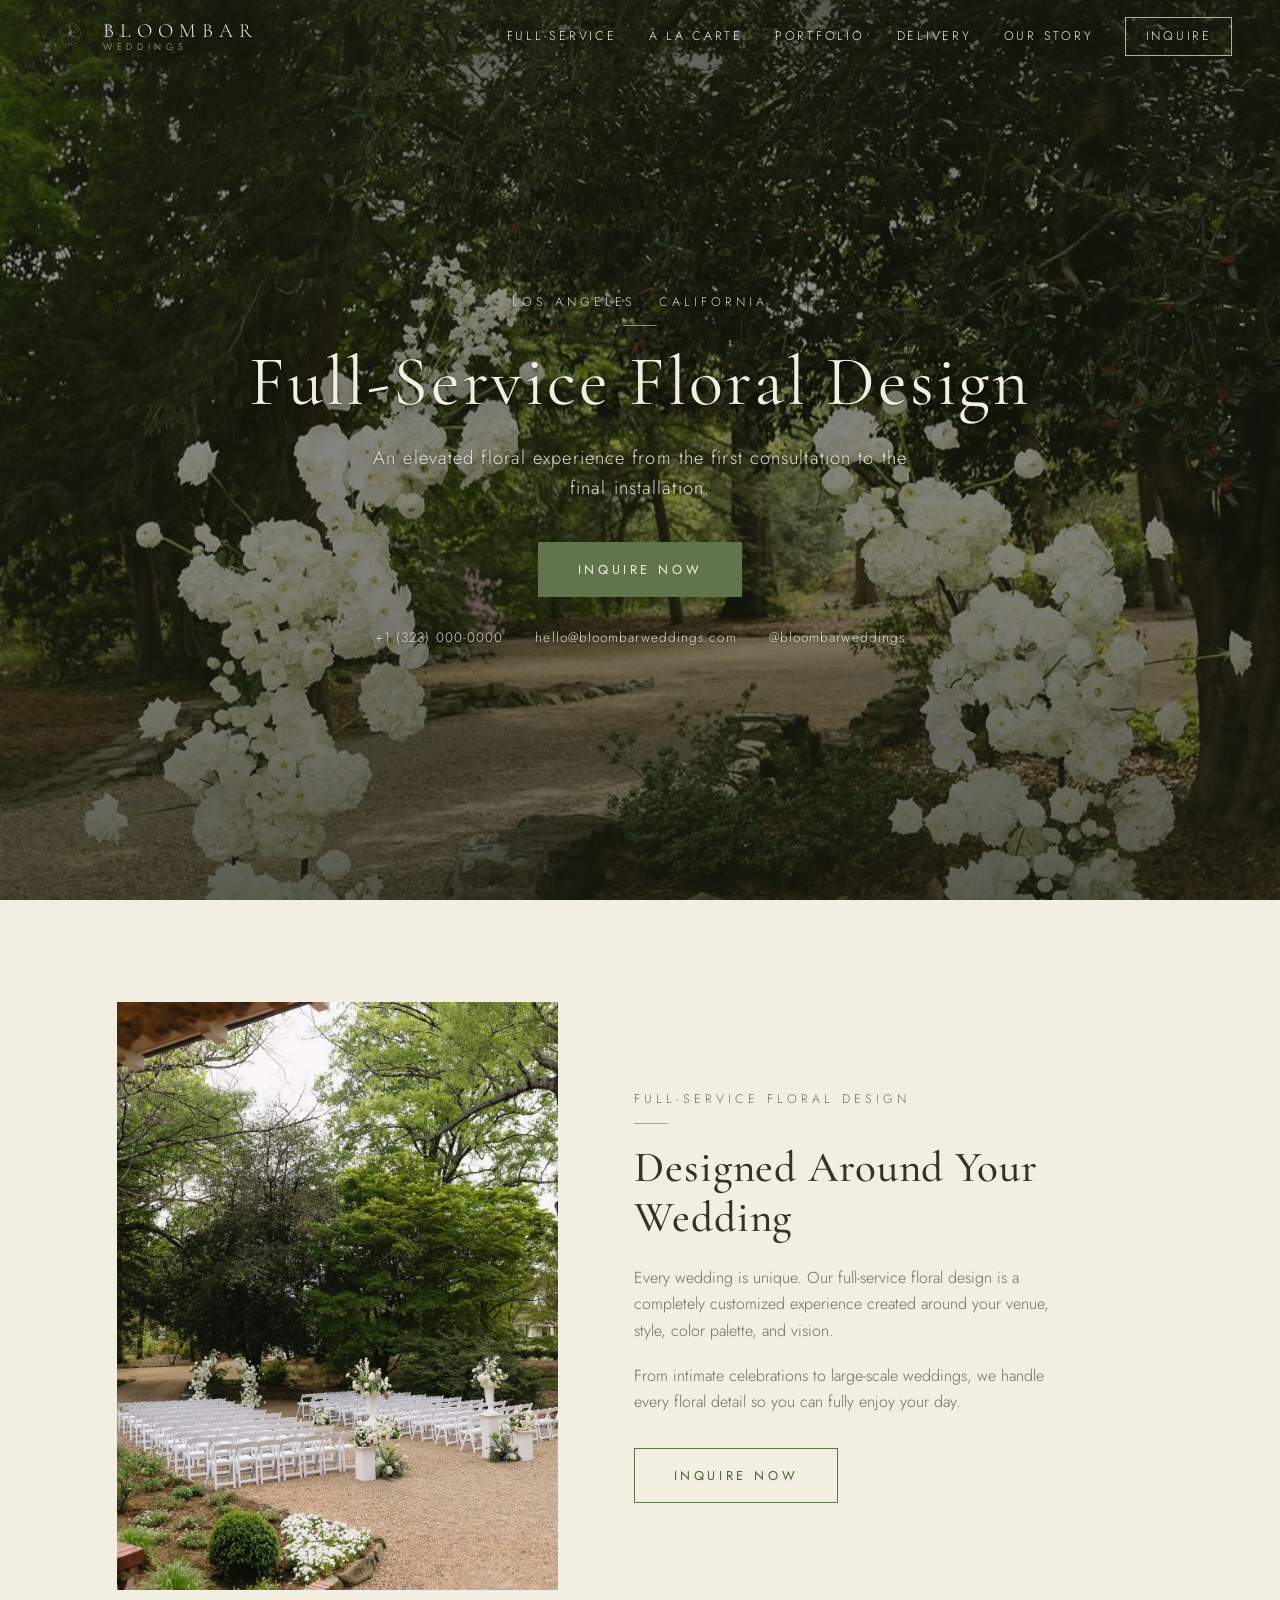
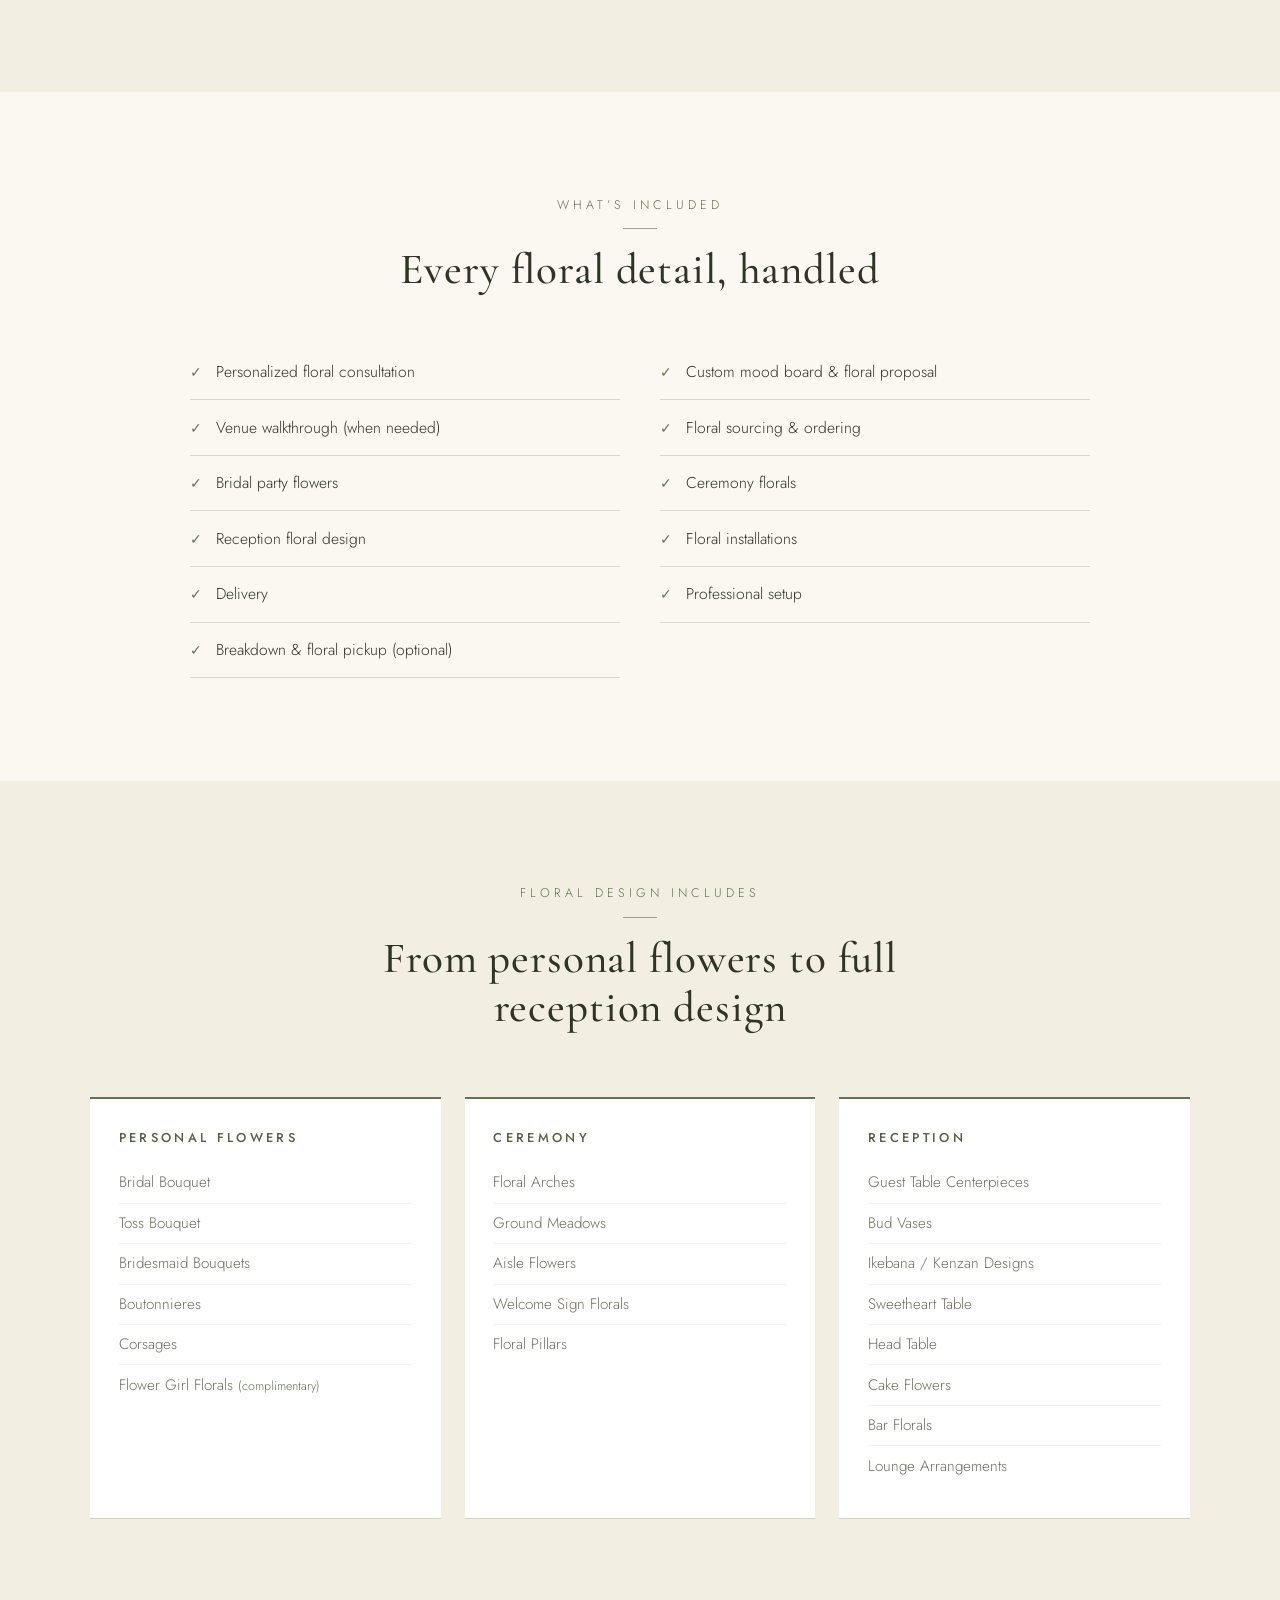
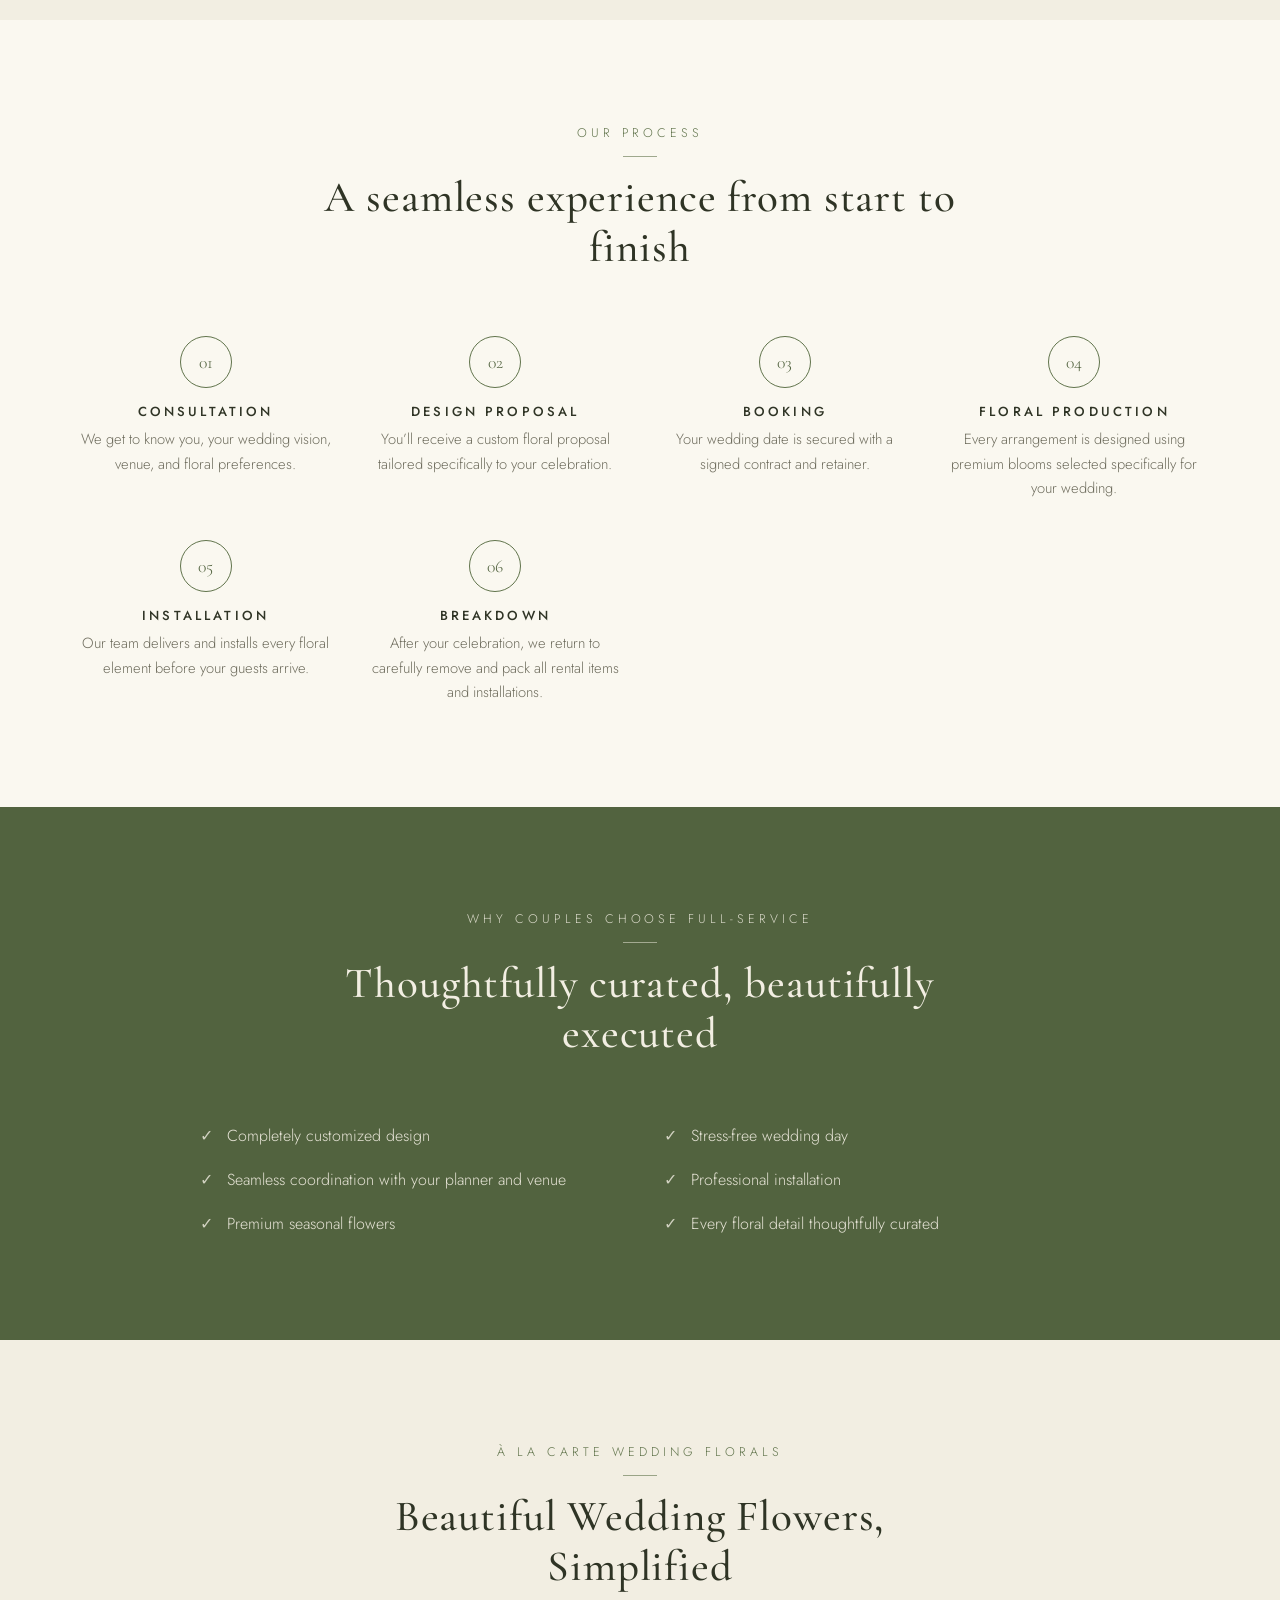
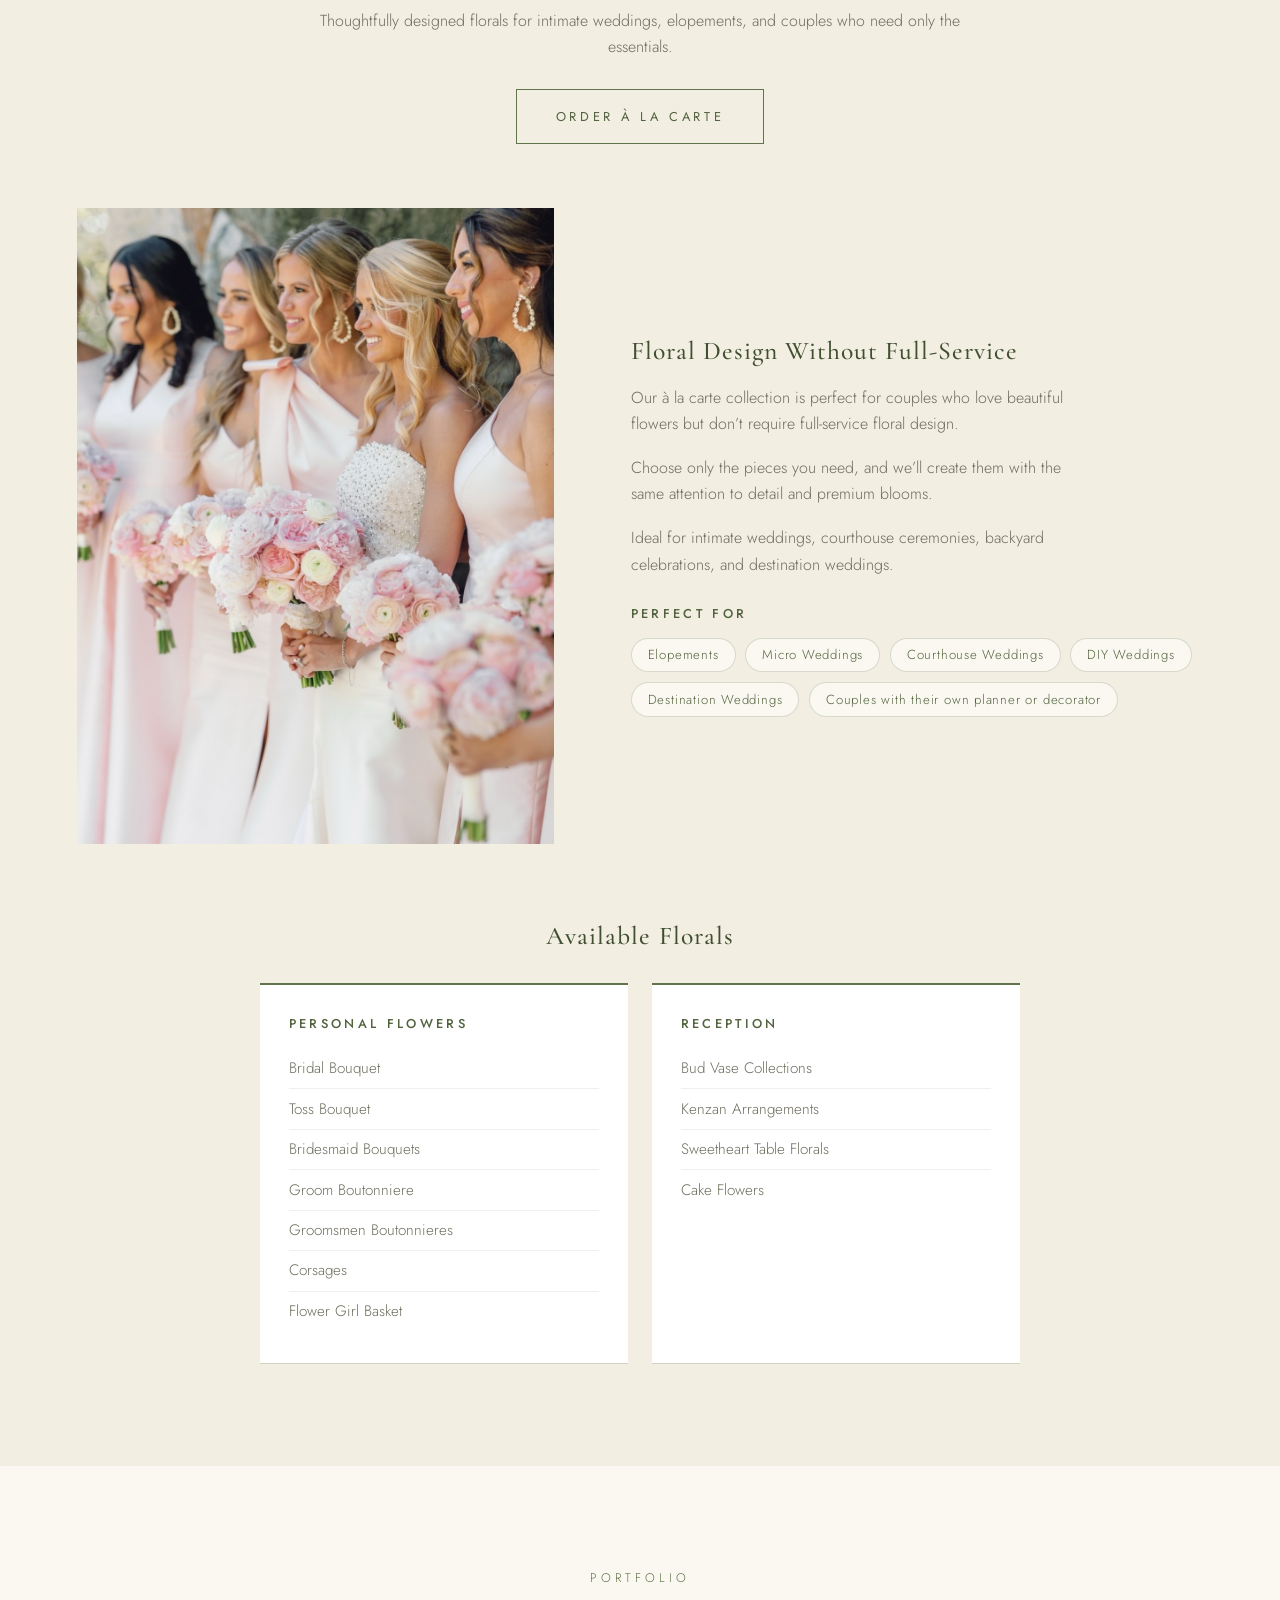
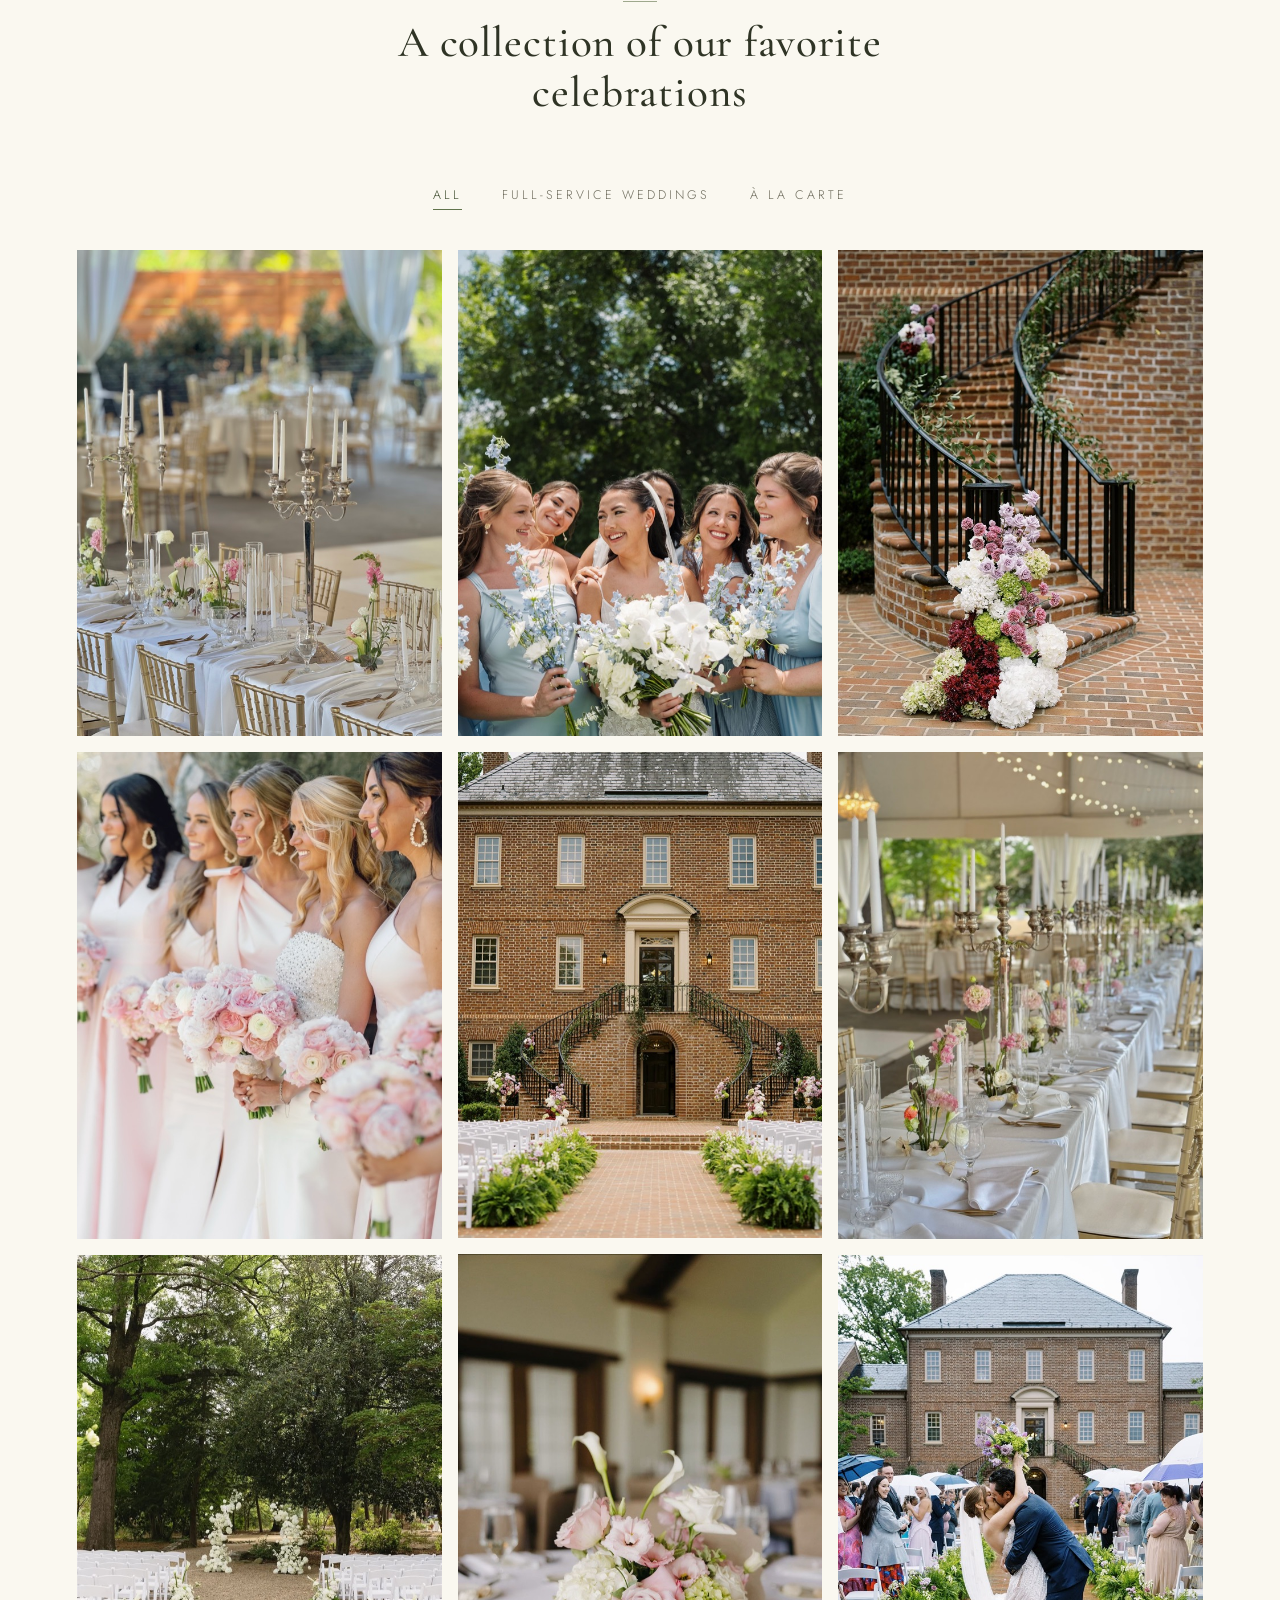
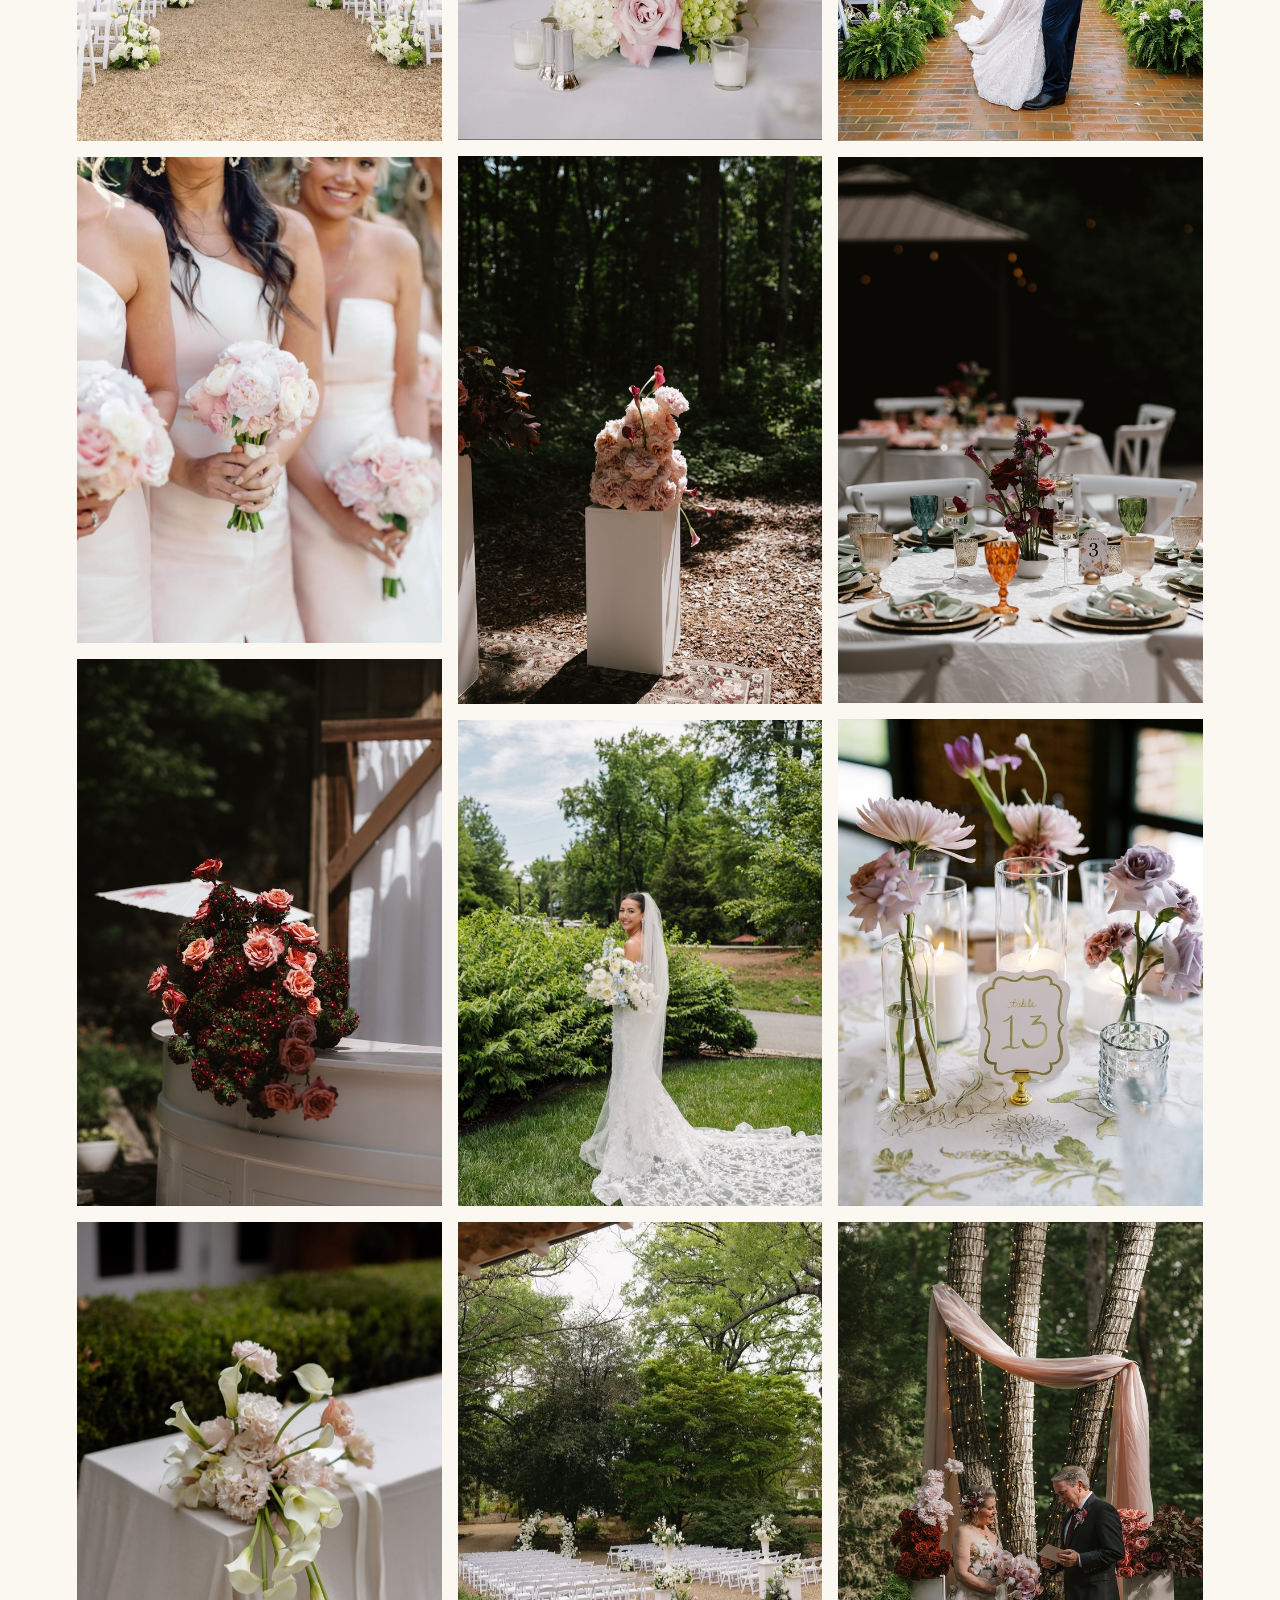
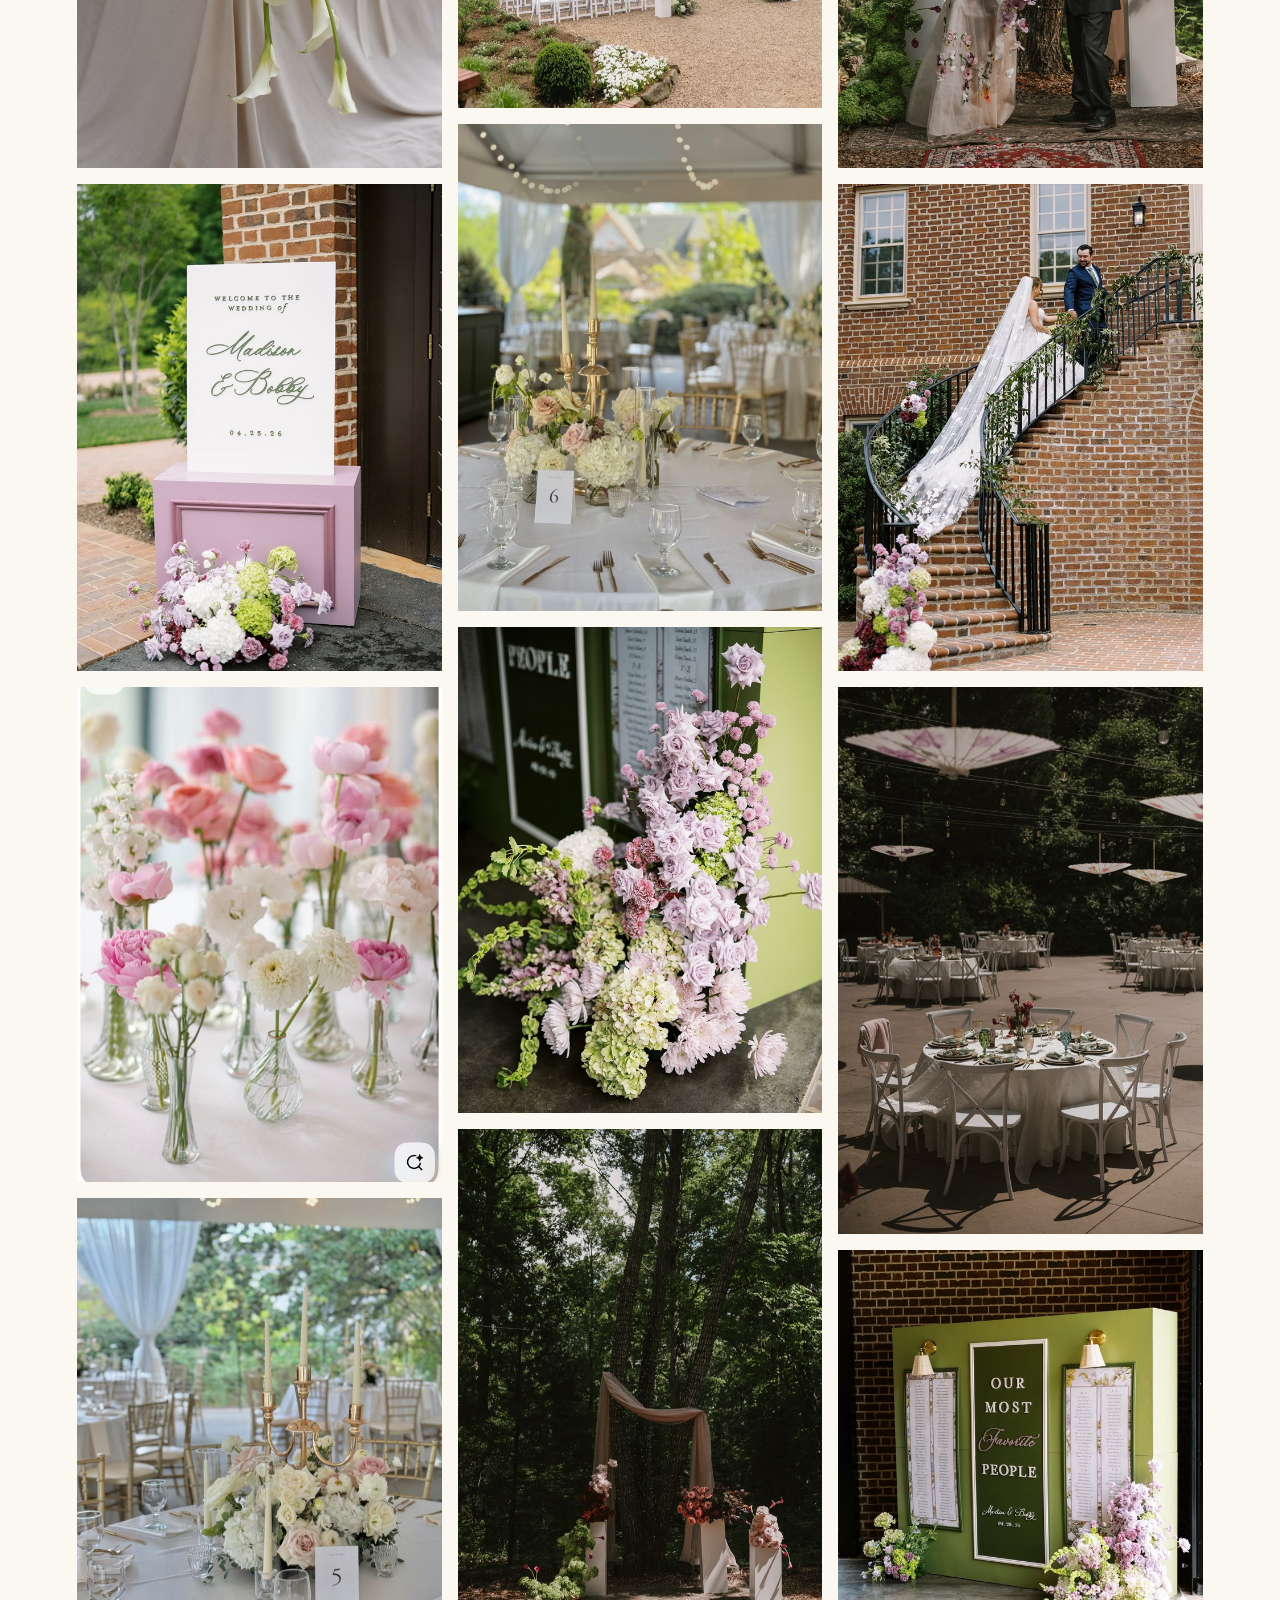
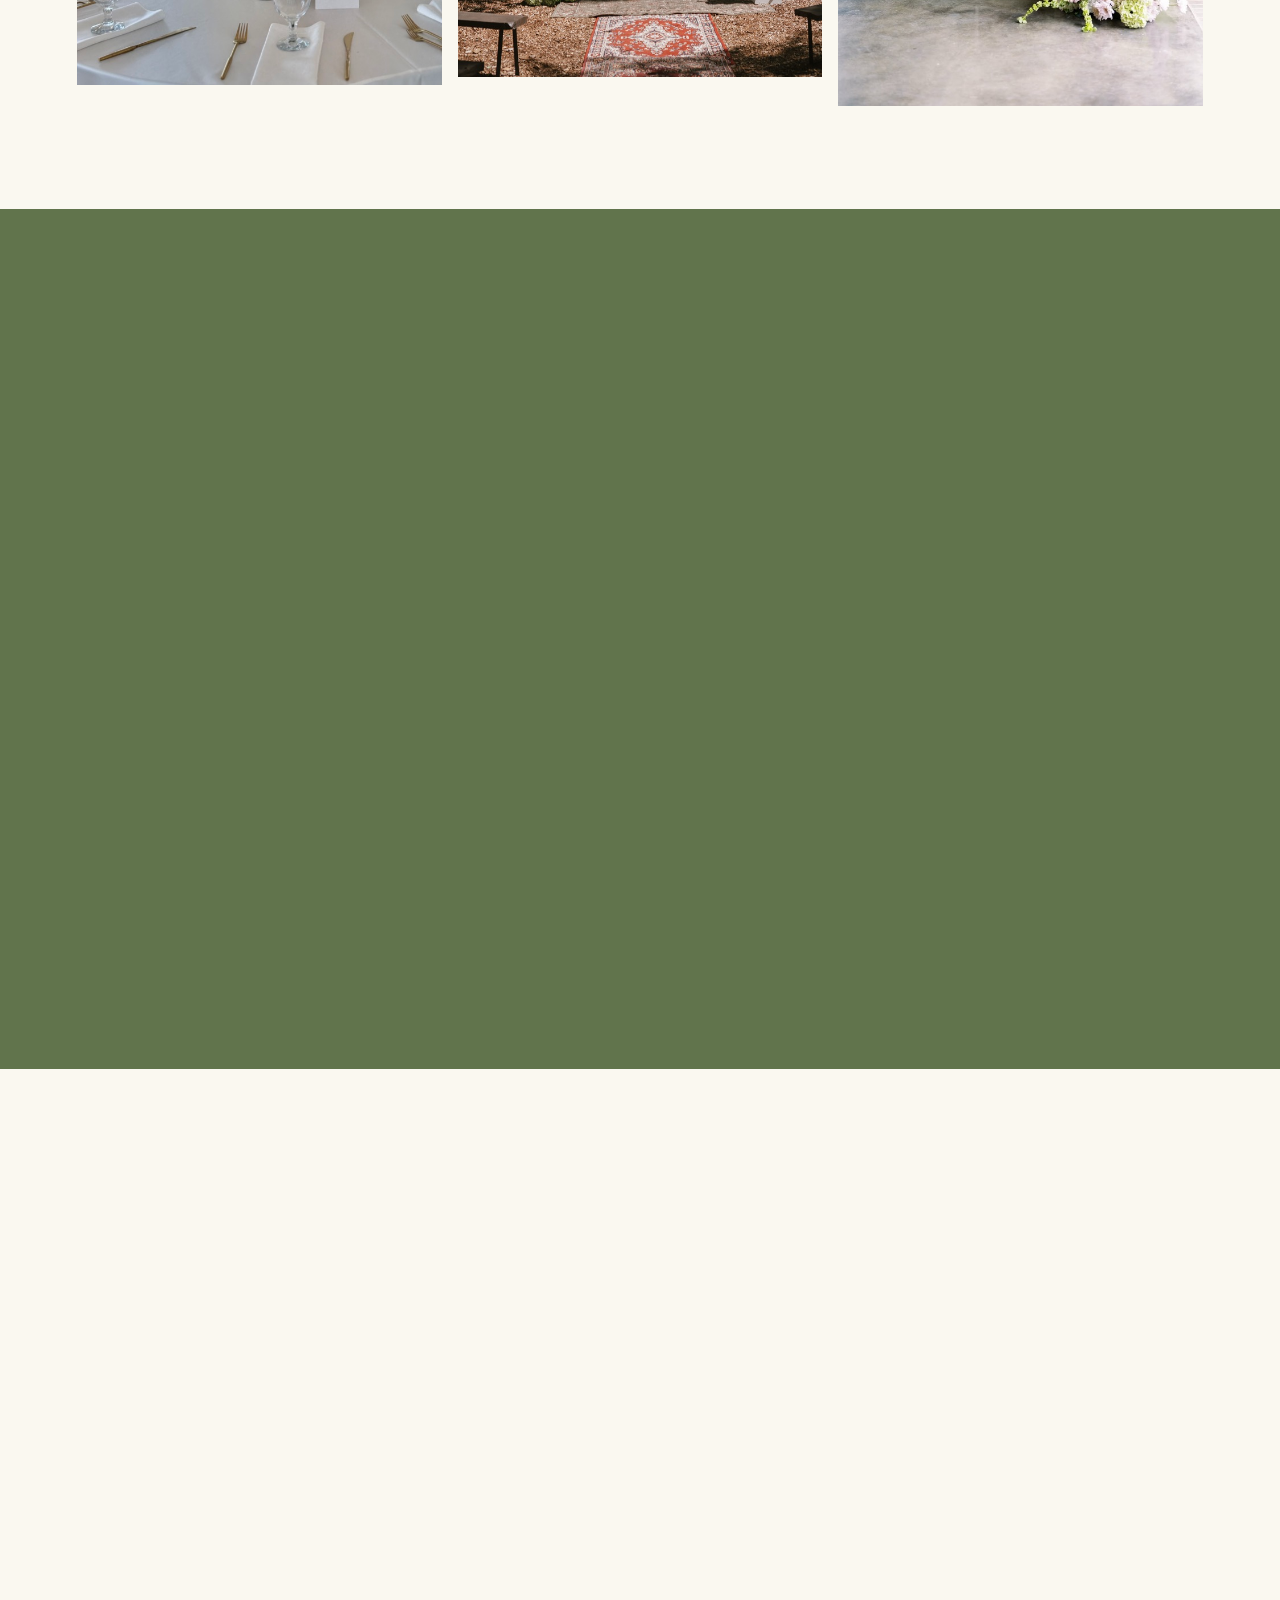
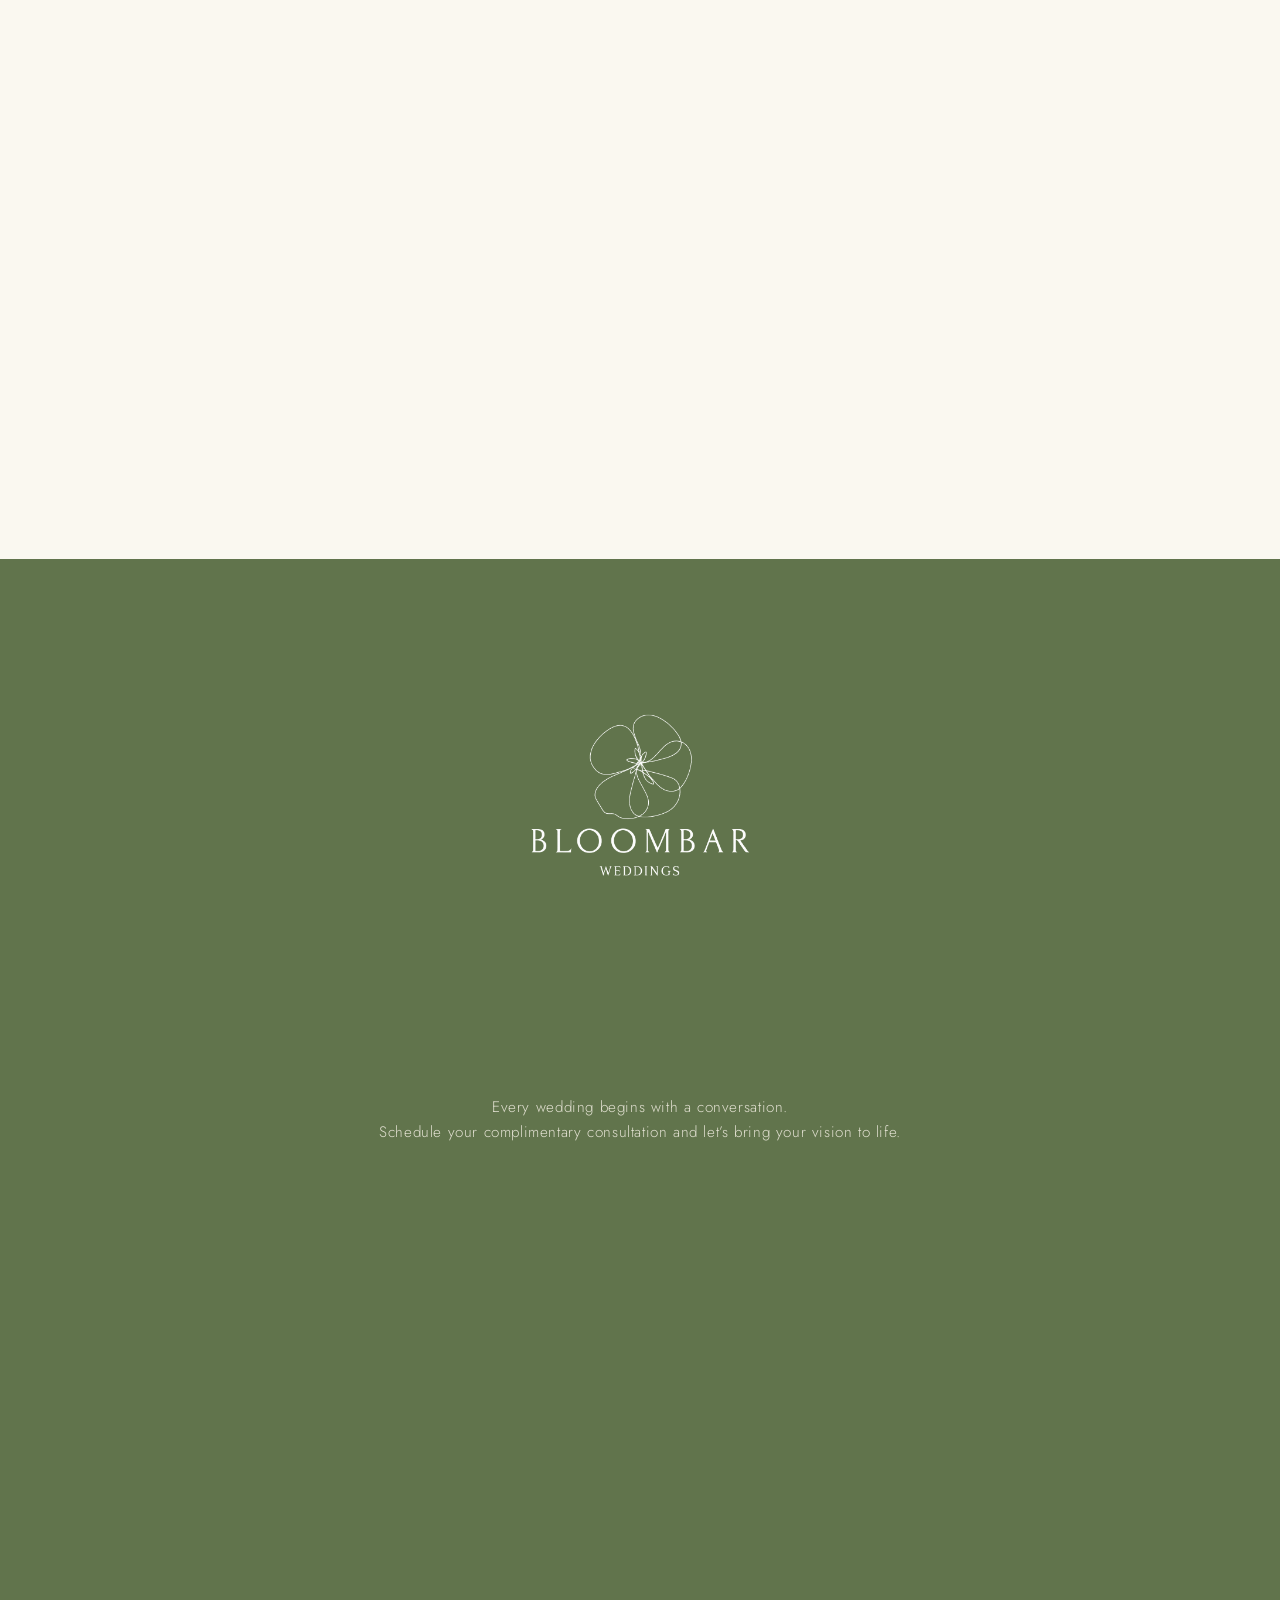
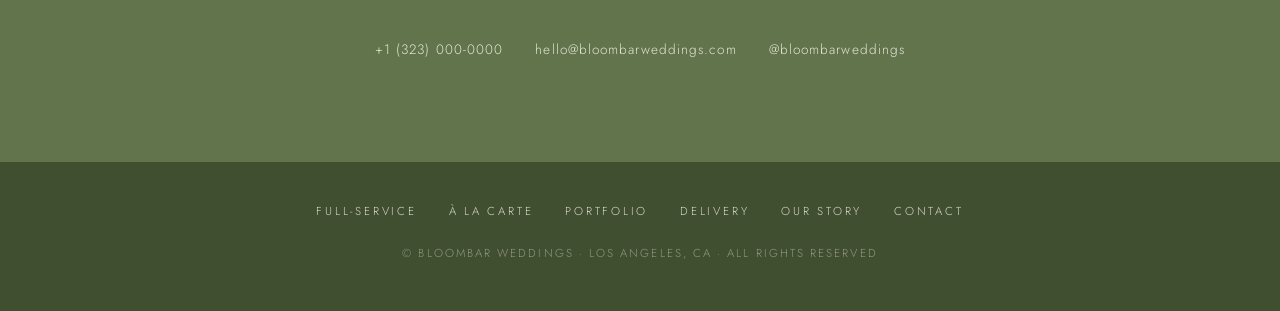
==== index.html @ d9601a6e "Bloombar Weddings one-page site Full-service and a la carte wedding floral design studio site for Lo" ====
<!DOCTYPE html>
<html lang="en">
<head>
<meta charset="UTF-8">
<meta name="viewport" content="width=device-width, initial-scale=1.0">
<title>Bloombar Weddings — Full-Service Wedding Floral Design in Los Angeles</title>
<meta name="description" content="Bloombar Weddings is a Los Angeles wedding floral design studio offering full-service floral design and à la carte wedding florals throughout California.">
<link rel="preconnect" href="https://fonts.googleapis.com">
<link rel="preconnect" href="https://fonts.gstatic.com" crossorigin>
<link href="https://fonts.googleapis.com/css2?family=Cormorant+Garamond:ital,wght@0,300;0,400;0,500;0,600;1,400&family=Jost:wght@300;400;500&display=swap" rel="stylesheet">
<link rel="stylesheet" href="styles.css">
<link rel="icon" type="image/png" sizes="64x64" href="images/favicon-64.png">
<link rel="icon" type="image/png" sizes="512x512" href="images/favicon-512.png">
<link rel="apple-touch-icon" href="images/apple-touch-icon.png">
</head>
<body>

<!-- ============ SVG SPRITE (decorative flower mark) ============ -->
<svg width="0" height="0" style="position:absolute" aria-hidden="true">
  <defs>
    <g id="flower-mark">
      <g fill="none" stroke="currentColor" stroke-width="1.6" stroke-linecap="round">
        <path d="M100 104 C 74 96, 52 74, 56 48 C 60 26, 84 22, 96 38 C 106 52, 106 82, 100 104 Z" transform="rotate(8 100 100)"/>
        <path d="M100 104 C 74 96, 52 74, 56 48 C 60 26, 84 22, 96 38 C 106 52, 106 82, 100 104 Z" transform="rotate(82 100 100) scale(1.04)" transform-origin="100 100"/>
        <path d="M100 104 C 74 96, 52 74, 56 48 C 60 26, 84 22, 96 38 C 106 52, 106 82, 100 104 Z" transform="rotate(156 100 100) scale(.97)" transform-origin="100 100"/>
        <path d="M100 104 C 74 96, 52 74, 56 48 C 60 26, 84 22, 96 38 C 106 52, 106 82, 100 104 Z" transform="rotate(226 100 100) scale(1.06)" transform-origin="100 100"/>
        <path d="M100 104 C 74 96, 52 74, 56 48 C 60 26, 84 22, 96 38 C 106 52, 106 82, 100 104 Z" transform="rotate(296 100 100)" transform-origin="100 100"/>
        <ellipse cx="100" cy="100" rx="16" ry="5" transform="rotate(20 100 100)"/>
        <ellipse cx="100" cy="100" rx="16" ry="5" transform="rotate(85 100 100)"/>
        <ellipse cx="100" cy="100" rx="16" ry="5" transform="rotate(150 100 100)"/>
      </g>
    </g>
  </defs>
</svg>

<!-- ============ HEADER ============ -->
<header class="site-header" id="top">
  <a class="brand" href="#top" aria-label="Bloombar Weddings — home">
    <span class="brand-badge"><img src="images/logo-flower.png" alt=""></span>
    <span class="brand-text">
      <span class="brand-name">Bloombar</span>
      <span class="brand-sub">Weddings</span>
    </span>
  </a>
  <nav class="main-nav" id="mainNav" aria-label="Main">
    <a href="#full-service">Full-Service</a>
    <a href="#a-la-carte">À La Carte</a>
    <a href="#portfolio">Portfolio</a>
    <a href="#delivery">Delivery</a>
    <a href="#story">Our Story</a>
    <a href="#contact" class="nav-cta">Inquire</a>
  </nav>
  <button class="nav-toggle" id="navToggle" aria-label="Open menu" aria-expanded="false">
    <span></span><span></span>
  </button>
</header>

<!-- ============ HERO ============ -->
<section class="hero">
  <div class="hero-media">
    <img src="images/Hero_photo.JPEG" alt="Wedding floral arch by Bloombar Weddings">
    <video autoplay muted loop playsinline preload="auto" poster="images/Hero_photo.JPEG" aria-hidden="true" tabindex="-1">
      <source src="images/Hero_vid.mp4" type="video/mp4">
    </video>
  </div>
  <div class="hero-inner">
    <p class="eyebrow light">Los Angeles · California</p>
    <h1>Full-Service Floral&nbsp;Design</h1>
    <p class="hero-sub">An elevated floral experience from the first consultation to the final installation.</p>
    <a class="btn btn-solid" href="#contact">Inquire Now</a>
    <div class="contact-links light">
      <a href="tel:+13230000000">+1 (323) 000-0000</a>
      <a href="mailto:hello@bloombarweddings.com">hello@bloombarweddings.com</a>
      <a href="https://instagram.com/bloombarweddings" target="_blank" rel="noopener">@bloombarweddings</a>
    </div>
  </div>
</section>

<!-- ============ FULL-SERVICE: DESIGNED AROUND YOUR WEDDING ============ -->
<section class="about" id="full-service">
  <div class="about-media">
    <div class="ph ph-tall">
      <img src="images/Full_service_wedding/IMG_5690.JPEG" alt="Custom wedding floral design by Bloombar Weddings">
    </div>
  </div>
  <div class="about-body">
    <p class="eyebrow">Full-Service Floral Design</p>
    <h2>Designed Around Your Wedding</h2>
    <p>Every wedding is unique. Our full-service floral design is a completely customized experience created around your venue, style, color palette, and vision.</p>
    <p>From intimate celebrations to large-scale weddings, we handle every floral detail so you can fully enjoy your day.</p>
    <a class="btn btn-outline" href="#contact">Inquire Now</a>
  </div>
</section>

<!-- ============ WHAT'S INCLUDED ============ -->
<section class="included">
  <div class="section-head">
    <p class="eyebrow">What’s Included</p>
    <h2>Every floral detail, handled</h2>
  </div>
  <ul class="check-grid">
    <li>Personalized floral consultation</li>
    <li>Custom mood board &amp; floral proposal</li>
    <li>Venue walkthrough (when needed)</li>
    <li>Floral sourcing &amp; ordering</li>
    <li>Bridal party flowers</li>
    <li>Ceremony florals</li>
    <li>Reception floral design</li>
    <li>Floral installations</li>
    <li>Delivery</li>
    <li>Professional setup</li>
    <li>Breakdown &amp; floral pickup (optional)</li>
  </ul>
</section>

<!-- ============ FLORAL DESIGN INCLUDES ============ -->
<section class="florals">
  <div class="section-head">
    <p class="eyebrow">Floral Design Includes</p>
    <h2>From personal flowers to full reception design</h2>
  </div>
  <div class="florals-grid">
    <div class="floral-col">
      <h3>Personal Flowers</h3>
      <ul>
        <li>Bridal Bouquet</li>
        <li>Toss Bouquet</li>
        <li>Bridesmaid Bouquets</li>
        <li>Boutonnieres</li>
        <li>Corsages</li>
        <li>Flower Girl Florals <em>(complimentary)</em></li>
      </ul>
    </div>
    <div class="floral-col">
      <h3>Ceremony</h3>
      <ul>
        <li>Floral Arches</li>
        <li>Ground Meadows</li>
        <li>Aisle Flowers</li>
        <li>Welcome Sign Florals</li>
        <li>Floral Pillars</li>
      </ul>
    </div>
    <div class="floral-col">
      <h3>Reception</h3>
      <ul>
        <li>Guest Table Centerpieces</li>
        <li>Bud Vases</li>
        <li>Ikebana / Kenzan Designs</li>
        <li>Sweetheart Table</li>
        <li>Head Table</li>
        <li>Cake Flowers</li>
        <li>Bar Florals</li>
        <li>Lounge Arrangements</li>
      </ul>
    </div>
  </div>
</section>

<!-- ============ PROCESS ============ -->
<section class="process" id="process">
  <div class="section-head">
    <p class="eyebrow">Our Process</p>
    <h2>A seamless experience from start to finish</h2>
  </div>
  <ol class="steps">
    <li>
      <span class="step-num">01</span>
      <h3>Consultation</h3>
      <p>We get to know you, your wedding vision, venue, and floral preferences.</p>
    </li>
    <li>
      <span class="step-num">02</span>
      <h3>Design Proposal</h3>
      <p>You’ll receive a custom floral proposal tailored specifically to your celebration.</p>
    </li>
    <li>
      <span class="step-num">03</span>
      <h3>Booking</h3>
      <p>Your wedding date is secured with a signed contract and retainer.</p>
    </li>
    <li>
      <span class="step-num">04</span>
      <h3>Floral Production</h3>
      <p>Every arrangement is designed using premium blooms selected specifically for your wedding.</p>
    </li>
    <li>
      <span class="step-num">05</span>
      <h3>Installation</h3>
      <p>Our team delivers and installs every floral element before your guests arrive.</p>
    </li>
    <li>
      <span class="step-num">06</span>
      <h3>Breakdown</h3>
      <p>After your celebration, we return to carefully remove and pack all rental items and installations.</p>
    </li>
  </ol>
</section>

<!-- ============ WHY FULL-SERVICE ============ -->
<section class="why">
  <div class="section-head">
    <p class="eyebrow on-green">Why Couples Choose Full-Service</p>
    <h2>Thoughtfully curated, beautifully executed</h2>
  </div>
  <ul class="why-list">
    <li>Completely customized design</li>
    <li>Stress-free wedding day</li>
    <li>Seamless coordination with your planner and venue</li>
    <li>Professional installation</li>
    <li>Premium seasonal flowers</li>
    <li>Every floral detail thoughtfully curated</li>
  </ul>
</section>

<!-- ============ À LA CARTE ============ -->
<section class="alacarte" id="a-la-carte">
  <div class="section-head">
    <p class="eyebrow">À La Carte Wedding Florals</p>
    <h2>Beautiful Wedding Flowers, Simplified</h2>
    <p class="section-sub">Thoughtfully designed florals for intimate weddings, elopements, and couples who need only the essentials.</p>
    <a class="btn btn-outline" href="#contact">Order À La Carte</a>
  </div>

  <div class="alacarte-intro">
    <div class="alacarte-media">
      <div class="ph ph-tall">
        <img src="images/A_LA_CARTE/IMG_6223.JPEG" alt="À la carte wedding florals by Bloombar Weddings">
      </div>
    </div>
    <div class="alacarte-body">
      <h3 class="sub-title">Floral Design Without Full-Service</h3>
      <p>Our à la carte collection is perfect for couples who love beautiful flowers but don’t require full-service floral design.</p>
      <p>Choose only the pieces you need, and we’ll create them with the same attention to detail and premium blooms.</p>
      <p>Ideal for intimate weddings, courthouse ceremonies, backyard celebrations, and destination weddings.</p>
      <h3 class="list-title">Perfect For</h3>
      <ul class="tag-list">
        <li>Elopements</li>
        <li>Micro Weddings</li>
        <li>Courthouse Weddings</li>
        <li>DIY Weddings</li>
        <li>Destination Weddings</li>
        <li>Couples with their own planner or decorator</li>
      </ul>
    </div>
  </div>

  <div class="available">
    <h3 class="sub-title centered">Available Florals</h3>
    <div class="florals-grid two">
      <div class="floral-col">
        <h3>Personal Flowers</h3>
        <ul>
          <li>Bridal Bouquet</li>
          <li>Toss Bouquet</li>
          <li>Bridesmaid Bouquets</li>
          <li>Groom Boutonniere</li>
          <li>Groomsmen Boutonnieres</li>
          <li>Corsages</li>
          <li>Flower Girl Basket</li>
        </ul>
      </div>
      <div class="floral-col">
        <h3>Reception</h3>
        <ul>
          <li>Bud Vase Collections</li>
          <li>Kenzan Arrangements</li>
          <li>Sweetheart Table Florals</li>
          <li>Cake Flowers</li>
        </ul>
      </div>
    </div>
  </div>
</section>

<!-- ============ PORTFOLIO ============ -->
<section class="portfolio" id="portfolio">
  <div class="section-head">
    <p class="eyebrow">Portfolio</p>
    <h2>A collection of our favorite celebrations</h2>
  </div>
  <div class="filter" id="portfolioFilter" role="tablist" aria-label="Portfolio categories">
    <button class="filter-btn is-active" data-filter="all" role="tab" aria-selected="true">All</button>
    <button class="filter-btn" data-filter="full-service" role="tab" aria-selected="false">Full-Service Weddings</button>
    <button class="filter-btn" data-filter="a-la-carte" role="tab" aria-selected="false">À La Carte</button>
  </div>
  <div class="masonry" id="masonry"></div>
</section>

<!-- Lightbox -->
<div class="lightbox" id="lightbox" hidden role="dialog" aria-modal="true" aria-label="Photo viewer">
  <button class="lb-btn lb-close" id="lbClose" aria-label="Close">&times;</button>
  <button class="lb-btn lb-prev" id="lbPrev" aria-label="Previous photo">&#8249;</button>
  <img class="lb-img" id="lbImg" src="" alt="Bloombar Weddings portfolio photo">
  <button class="lb-btn lb-next" id="lbNext" aria-label="Next photo">&#8250;</button>
</div>

<!-- ============ DELIVERY & SETUP ============ -->
<section class="travel" id="delivery">
  <div class="section-head">
    <p class="eyebrow on-green">Delivery &amp; Setup</p>
    <h2>Seamless Delivery, Professional Installation</h2>
    <p class="section-sub">Beautiful florals, wherever your celebration takes place. Based in Los Angeles, we proudly provide wedding floral design throughout California — Malibu, Santa Barbara, Orange County, Palm Springs, San Diego, and beyond.</p>
  </div>
  <div class="travel-grid">
    <div class="travel-item">
      <h3>What’s Included</h3>
      <ul>
        <li>Professional floral transportation</li>
        <li>On-site installation</li>
        <li>Coordination with your planner and venue</li>
        <li>Careful placement of every floral detail</li>
        <li>Optional post-event breakdown and pickup</li>
      </ul>
    </div>
    <div class="travel-item">
      <h3>Travel Fees</h3>
      <p class="travel-note">Travel fees may apply for weddings outside the Los Angeles area and are based on:</p>
      <ul>
        <li>Venue location</li>
        <li>Travel distance</li>
        <li>Installation requirements</li>
        <li>Event schedule</li>
      </ul>
      <p class="travel-note">A custom travel quote will be included with your floral proposal.</p>
    </div>
  </div>
</section>

<!-- ============ OUR STORY ============ -->
<section class="story" id="story">
  <div class="section-head">
    <p class="eyebrow">Our Story</p>
    <h2>Rooted in Creativity. Designed for Unforgettable Celebrations.</h2>
  </div>
  <div class="story-body">
    <p>BloomBar began its journey in Los Angeles in 2023 with a simple belief: flowers have the power to transform ordinary moments into unforgettable memories.</p>
    <p>The story continued in Charlotte, North Carolina, where BloomBar continued to grow, refining its style and developing a signature approach to modern floral design.</p>
    <p>Since 2026, BloomBar has expanded into wedding floral design, offering both full-service wedding florals and thoughtfully crafted everyday arrangements. While weddings have become an important part of our story, our passion for creating beautiful flowers remains at the heart of everything we do.</p>
    <p>As BloomBar continues to grow, the next chapter begins in Los Angeles. Starting in 2027, we’re returning to the city where our story first began, bringing our passion for thoughtful floral design to weddings and celebrations across Southern California.</p>
    <p>We believe flowers are more than beautiful details — they set the atmosphere, tell a story, and become part of the memories that last long after the celebration is over.</p>
    <p>Whether we’re designing an intimate ceremony, creating large-scale floral installations, or crafting a bouquet for a meaningful occasion, every arrangement is created with intention, artistry, and a deep appreciation for life’s most special moments.</p>
  </div>
  <p class="story-quote">Every celebration has a story.<br>We’re here to help it bloom.</p>
</section>

<!-- ============ CONTACT / CTA ============ -->
<section class="contact" id="contact">
  <img class="contact-logo" src="images/bloombar-logo.png" alt="Bloombar Weddings">
  <h2>Let’s Create Something Beautiful Together</h2>
  <p class="contact-sub">Every wedding begins with a conversation.<br>Schedule your complimentary consultation and let’s bring your vision to life.</p>
  <form class="inquiry" action="mailto:hello@bloombarweddings.com" method="post" enctype="text/plain">
    <div class="form-row">
      <label>Your name<input type="text" name="name" required autocomplete="name"></label>
      <label>Email<input type="email" name="email" required autocomplete="email"></label>
    </div>
    <div class="form-row">
      <label>Wedding date<input type="date" name="date"></label>
      <label>Venue / location<input type="text" name="venue" placeholder="e.g. Malibu, CA"></label>
    </div>
    <label>Tell us about your vision<textarea name="message" rows="4" placeholder="Style, colors, guest count — anything that helps us dream with you"></textarea></label>
    <button class="btn btn-cream" type="submit">Inquire Now</button>
  </form>
  <div class="contact-links light">
    <a href="tel:+13230000000">+1 (323) 000-0000</a>
    <a href="mailto:hello@bloombarweddings.com">hello@bloombarweddings.com</a>
    <a href="https://instagram.com/bloombarweddings" target="_blank" rel="noopener">@bloombarweddings</a>
  </div>
</section>

<!-- ============ FOOTER ============ -->
<footer class="site-footer">
  <nav class="footer-nav" aria-label="Footer">
    <a href="#full-service">Full-Service</a>
    <a href="#a-la-carte">À La Carte</a>
    <a href="#portfolio">Portfolio</a>
    <a href="#delivery">Delivery</a>
    <a href="#story">Our Story</a>
    <a href="#contact">Contact</a>
  </nav>
  <p class="footer-copy">© Bloombar Weddings · Los Angeles, CA · All rights reserved</p>
</footer>

<script src="script.js"></script>
</body>
</html>
---- styles.css ----
/* ============ Bloombar Weddings ============ */
:root {
  --green: #61744c; /* exact logo background color as rendered in browsers */
  --green-deep: #52633f;
  --green-dark: #414f31;
  --cream: #f2eee2;
  --cream-soft: #faf8f0;
  --ink: #2f3425;
  --muted: #6f6d5e;
  --line: rgba(65, 79, 49, .18);
  --serif: "Cormorant Garamond", Georgia, serif;
  --sans: "Jost", "Helvetica Neue", sans-serif;
}

* { margin: 0; padding: 0; box-sizing: border-box; }

html { scroll-behavior: smooth; }

body {
  font-family: var(--sans);
  font-weight: 300;
  color: var(--ink);
  background: var(--cream);
  line-height: 1.65;
  -webkit-font-smoothing: antialiased;
  overflow-x: clip;
}

body.nav-open, body.no-scroll { overflow: hidden; }

h1, h2, h3 { font-family: var(--serif); font-weight: 500; line-height: 1.15; }

h2 { font-size: clamp(1.8rem, 3.4vw, 2.7rem); letter-spacing: .02em; }
h3 { font-size: 1.35rem; letter-spacing: .04em; }

section { padding: clamp(3.5rem, 8vw, 7rem) clamp(1.25rem, 6vw, 6rem); }

.eyebrow {
  font-family: var(--sans);
  font-size: .78rem;
  letter-spacing: .32em;
  text-transform: uppercase;
  color: var(--green);
  margin-bottom: 1rem;
}
.eyebrow.light { color: var(--cream); opacity: .9; }
.eyebrow.on-green { color: var(--cream); opacity: .85; }

.eyebrow::after {
  content: "";
  display: block;
  width: 34px;
  height: 1px;
  background: currentColor;
  opacity: .6;
  margin: .8rem auto 0;
}

.section-head { text-align: center; max-width: 680px; margin: 0 auto clamp(2.2rem, 5vw, 4rem); }
.section-sub { margin-top: 1rem; color: var(--muted); }
.section-head .btn { margin-top: 1.8rem; }

.sub-title { color: var(--green-dark); margin-bottom: 1.2rem; font-size: 1.6rem; }
.sub-title.centered { text-align: center; margin-bottom: 2rem; }

/* ---- Buttons ---- */
.btn {
  display: inline-block;
  font-family: var(--sans);
  font-size: .8rem;
  font-weight: 400;
  letter-spacing: .28em;
  text-transform: uppercase;
  text-decoration: none;
  padding: 1rem 2.4rem;
  border: 1px solid transparent;
  cursor: pointer;
  transition: background .25s, color .25s, border-color .25s;
}
.btn-solid { background: var(--green); color: var(--cream); }
.btn-solid:hover { background: var(--green-dark); }
.btn-outline { border-color: var(--green); color: var(--green-deep); background: transparent; }
.btn-outline:hover { background: var(--green); color: var(--cream); }
.btn-cream { background: var(--cream); color: var(--green-dark); border: none; }
.btn-cream:hover { background: #fff; }

/* ---- Contact links (phone / email / instagram) ---- */
.contact-links {
  display: flex;
  flex-wrap: wrap;
  justify-content: center;
  gap: .4rem 2rem;
  margin-top: 1.8rem;
}
.contact-links a {
  font-size: .85rem;
  letter-spacing: .08em;
  text-decoration: none;
  color: var(--green-deep);
  transition: opacity .2s;
}
.contact-links.light a { color: var(--cream); opacity: .92; }
.contact-links a:hover { opacity: .7; }

/* ============ Header ============ */
/* Fixed and transparent over the hero; gains a cream background on scroll */
.site-header {
  position: fixed;
  top: 0;
  left: 0;
  right: 0;
  z-index: 50;
  display: flex;
  align-items: center;
  justify-content: space-between;
  padding: .9rem clamp(1.25rem, 4vw, 3rem);
  background: transparent;
  border-bottom: 1px solid transparent;
  transition: background .3s ease, border-color .3s ease;
}
.site-header.scrolled {
  background: rgba(242, 238, 226, .96);
  border-bottom-color: var(--line);
}

section[id] { scroll-margin-top: 72px; }

.brand {
  display: flex;
  align-items: center;
  gap: .7rem;
  text-decoration: none;
  color: var(--cream);
  transition: color .3s;
  text-shadow: 0 1px 3px rgba(12, 15, 7, .55), 0 3px 16px rgba(12, 15, 7, .5);
}
.site-header.scrolled .brand { color: var(--green-dark); text-shadow: none; }
.brand-badge {
  display: flex;
  align-items: center;
  justify-content: center;
  width: 44px;
  height: 44px;
  border-radius: 50%;
  flex-shrink: 0;
  background: transparent;
  transition: background .3s;
}
.site-header.scrolled .brand-badge { background: var(--green); }
.brand-badge img {
  width: 100%;
  height: 100%;
  object-fit: contain;
  filter: drop-shadow(0 1px 4px rgba(12, 15, 7, .6));
}
.site-header.scrolled .brand-badge img { width: 86%; height: 86%; filter: none; }
.brand-text { display: flex; flex-direction: column; line-height: 1.1; }
.brand-name { font-family: var(--serif); font-size: 1.25rem; letter-spacing: .3em; text-transform: uppercase; }
.brand-sub { font-family: var(--sans); font-size: .58rem; letter-spacing: .5em; text-transform: uppercase; opacity: .75; }

.main-nav { display: flex; align-items: center; gap: 2rem; }
.main-nav a {
  font-size: .78rem;
  letter-spacing: .22em;
  text-transform: uppercase;
  text-decoration: none;
  color: var(--cream);
  transition: color .2s;
  text-shadow: 0 1px 3px rgba(12, 15, 7, .55), 0 3px 14px rgba(12, 15, 7, .5);
}
.site-header.scrolled .main-nav a { color: var(--ink); text-shadow: none; }
.main-nav a:hover { color: var(--green); }
.main-nav .nav-cta {
  border: 1px solid rgba(242, 238, 226, .7);
  color: var(--cream);
  padding: .5rem 1.2rem;
}
.site-header.scrolled .main-nav .nav-cta { border-color: var(--green); color: var(--green-deep); }
.main-nav .nav-cta:hover { background: var(--green); border-color: var(--green); color: var(--cream); }

.nav-toggle {
  display: none;
  flex-direction: column;
  gap: 7px;
  background: none;
  border: none;
  padding: .5rem;
  cursor: pointer;
}
.nav-toggle span {
  display: block;
  width: 26px;
  height: 1.5px;
  background: var(--cream);
  box-shadow: 0 1px 4px rgba(12, 15, 7, .55);
  transition: transform .25s, background .3s;
}
.site-header.scrolled .nav-toggle span { background: var(--green-dark); box-shadow: none; }

/* ============ Hero ============ */
.hero {
  position: relative;
  min-height: 100vh;
  /* dvh tracks the real visible height as mobile browser chrome expands/collapses */
  min-height: 100dvh;
  display: flex;
  align-items: center;
  justify-content: center;
  text-align: center;
  padding: 5.5rem 1.5rem 3rem;
  overflow: hidden;
}
.hero-media {
  position: absolute;
  inset: 0;
  display: flex;
  align-items: center;
  justify-content: center;
  background:
    radial-gradient(ellipse at 50% 110%, rgba(242, 238, 226, .12), transparent 60%),
    linear-gradient(180deg, #566246 0%, #46523a 55%, #3a4430 100%);
}
.hero-media img,
.hero-media video {
  position: absolute;
  inset: 0;
  width: 100%;
  height: 100%;
  object-fit: cover;
}
/* video sits on top of the photo; if it fails to load, the photo shows through */
.hero-media video { z-index: 1; }
.hero-media::after {
  content: "";
  position: absolute;
  inset: 0;
  z-index: 2;
  /* darker at the very top so the transparent header stays readable */
  background: linear-gradient(180deg,
    rgba(22, 26, 15, .72) 0%,
    rgba(22, 26, 15, .46) 30%,
    rgba(22, 26, 15, .5) 62%,
    rgba(22, 26, 15, .68) 100%);
}

.hero-inner {
  position: relative;
  z-index: 3;
  color: var(--cream);
  max-width: 800px;
  text-shadow: 0 1px 3px rgba(12, 15, 7, .5), 0 4px 26px rgba(12, 15, 7, .45);
}
.hero-inner .btn { text-shadow: none; }
.hero-inner h1 {
  font-size: clamp(2.4rem, 6vw, 4.4rem);
  font-weight: 400;
  letter-spacing: .04em;
  margin-bottom: 1.2rem;
}
.hero-sub {
  font-size: clamp(.95rem, 2vw, 1.15rem);
  letter-spacing: .06em;
  opacity: .92;
  max-width: 34rem;
  margin: 0 auto 2.4rem;
}

/* ============ Placeholders (replace with real photos) ============ */
.ph {
  position: relative;
  display: flex;
  align-items: center;
  justify-content: center;
  background: linear-gradient(160deg, #dcd6c2, #cbc4ab);
  overflow: hidden;
}
.ph.tone-2 { background: linear-gradient(160deg, #97a07f, #798260); }
.ph .ph-flower { width: 42%; max-width: 180px; color: rgba(255, 255, 255, .55); opacity: .8; }
.ph img { position: absolute; inset: 0; width: 100%; height: 100%; object-fit: cover; }
.ph-tall { aspect-ratio: 3 / 4; }

/* ============ About / Full-service intro ============ */
.about {
  display: grid;
  grid-template-columns: minmax(0, 5fr) minmax(0, 6fr);
  gap: clamp(2rem, 6vw, 5rem);
  align-items: center;
  max-width: 1200px;
  margin: 0 auto;
}
.about-body h2 { margin-bottom: 1.4rem; max-width: 20ch; }
.about-body p { color: var(--muted); margin-bottom: 1.2rem; max-width: 48ch; }
.about-body .btn { margin-top: .8rem; }
.about-body .eyebrow::after { margin-left: 0; }

/* ============ What's included (checklist) ============ */
.included { background: var(--cream-soft); }
.check-grid {
  list-style: none;
  display: grid;
  grid-template-columns: repeat(auto-fit, minmax(280px, 1fr));
  gap: .9rem 2.5rem;
  max-width: 900px;
  margin: 0 auto;
}
.check-grid li {
  display: flex;
  align-items: baseline;
  gap: .9rem;
  padding-bottom: .9rem;
  border-bottom: 1px solid var(--line);
  font-size: .98rem;
}
.check-grid li::before {
  content: "✓";
  color: var(--green);
  font-size: .9em;
  flex-shrink: 0;
}

/* ============ Floral design includes (columns) ============ */
.florals-grid {
  display: grid;
  grid-template-columns: repeat(auto-fit, minmax(240px, 1fr));
  gap: 1.5rem;
  max-width: 1100px;
  margin: 0 auto;
}
.florals-grid.two { max-width: 760px; }
.floral-col {
  background: #fff;
  border-top: 2px solid var(--green);
  padding: 2rem 1.8rem;
  box-shadow: 0 1px 0 var(--line);
}
.floral-col h3 {
  font-family: var(--sans);
  font-size: .8rem;
  letter-spacing: .26em;
  text-transform: uppercase;
  color: var(--green-deep);
  margin-bottom: 1.1rem;
}
.floral-col ul { list-style: none; }
.floral-col li {
  font-size: .95rem;
  color: var(--muted);
  padding: .45rem 0;
  border-bottom: 1px solid rgba(65, 79, 49, .08);
}
.floral-col li:last-child { border-bottom: none; }
.floral-col em { font-style: normal; font-size: .82em; color: var(--green); }

/* ============ Process ============ */
.process { background: var(--cream-soft); }
.steps {
  list-style: none;
  display: grid;
  grid-template-columns: repeat(auto-fit, minmax(210px, 1fr));
  gap: 2.5rem 2rem;
  max-width: 1150px;
  margin: 0 auto;
  text-align: center;
}
.step-num {
  display: inline-flex;
  align-items: center;
  justify-content: center;
  width: 52px;
  height: 52px;
  border: 1px solid var(--green);
  border-radius: 50%;
  font-family: var(--serif);
  font-size: 1.1rem;
  color: var(--green-deep);
  margin-bottom: 1rem;
}
.steps h3 { font-family: var(--sans); font-size: .82rem; letter-spacing: .24em; text-transform: uppercase; margin-bottom: .5rem; }
.steps p { font-size: .92rem; color: var(--muted); }

/* ============ Why full-service ============ */
.why { background: var(--green-deep); color: var(--cream); }
.why .section-head h2 { color: var(--cream); }
.why-list {
  list-style: none;
  display: grid;
  grid-template-columns: repeat(auto-fit, minmax(280px, 1fr));
  gap: 1.1rem 3rem;
  max-width: 880px;
  margin: 0 auto;
}
.why-list li {
  display: flex;
  align-items: baseline;
  gap: .9rem;
  font-size: 1rem;
  color: rgba(242, 238, 226, .92);
}
.why-list li::before {
  content: "✓";
  flex-shrink: 0;
  color: var(--cream);
  opacity: .8;
}

/* ============ À la carte ============ */
.alacarte-intro {
  display: grid;
  grid-template-columns: minmax(0, 5fr) minmax(0, 6fr);
  gap: clamp(2rem, 6vw, 5rem);
  align-items: center;
  max-width: 1200px;
  margin: 0 auto clamp(3rem, 6vw, 5rem);
}
.alacarte-body p { color: var(--muted); margin-bottom: 1.1rem; max-width: 50ch; }
.list-title {
  font-family: var(--sans);
  font-size: .8rem;
  letter-spacing: .26em;
  text-transform: uppercase;
  color: var(--green-deep);
  margin: 1.8rem 0 1rem;
}
.tag-list { list-style: none; display: flex; flex-wrap: wrap; gap: .6rem; }
.tag-list li {
  font-size: .82rem;
  letter-spacing: .06em;
  color: var(--green-deep);
  border: 1px solid var(--line);
  padding: .35rem 1rem;
  border-radius: 100px;
  background: var(--cream-soft);
}
.available { max-width: 1100px; margin: 0 auto; }

/* ============ Portfolio ============ */
.portfolio { background: var(--cream-soft); }
.filter {
  display: flex;
  flex-wrap: wrap;
  justify-content: center;
  gap: 1rem 2.5rem;
  margin-bottom: 2.5rem;
}
.filter-btn {
  background: none;
  border: none;
  border-bottom: 1px solid transparent;
  font-family: var(--sans);
  font-size: .78rem;
  font-weight: 300;
  letter-spacing: .24em;
  text-transform: uppercase;
  color: var(--muted);
  padding: .3rem 0;
  cursor: pointer;
  transition: color .2s, border-color .2s;
}
.filter-btn:hover { color: var(--green-deep); }
.filter-btn.is-active { color: var(--green-dark); border-bottom-color: var(--green); }

.masonry {
  columns: 3;
  column-gap: 1rem;
  max-width: 1200px;
  margin: 0 auto;
}
.tile {
  display: block;
  width: 100%;
  margin-bottom: 1rem;
  break-inside: avoid;
  border: none;
  padding: 0;
  background: #dcd6c2;
  cursor: zoom-in;
  overflow: hidden;
}
.tile img {
  display: block;
  width: 100%;
  transition: transform .5s ease, opacity .4s;
}
.tile:hover img { transform: scale(1.04); }

/* ============ Lightbox ============ */
.lightbox {
  position: fixed;
  inset: 0;
  z-index: 100;
  display: flex;
  align-items: center;
  justify-content: center;
  background: rgba(24, 28, 16, .93);
}
.lightbox[hidden] { display: none; }
.lb-img {
  max-width: min(92vw, 1200px);
  max-height: 88vh;
  max-height: 88svh;
  object-fit: contain;
  box-shadow: 0 12px 60px rgba(0, 0, 0, .5);
}
.lb-btn {
  position: absolute;
  z-index: 2;
  background: none;
  border: none;
  color: var(--cream);
  font-family: var(--serif);
  font-size: 2.6rem;
  line-height: 1;
  padding: .6rem 1rem;
  cursor: pointer;
  opacity: .8;
  transition: opacity .2s;
  user-select: none;
}
.lb-btn:hover { opacity: 1; }
.lb-close { top: max(.8rem, env(safe-area-inset-top)); right: 1rem; font-size: 3rem; }
.lb-prev { left: .4rem; top: 50%; transform: translateY(-50%); }
.lb-next { right: .4rem; top: 50%; transform: translateY(-50%); }

/* ============ Delivery & travel ============ */
.travel { background: var(--green); color: var(--cream); }
.travel .section-head h2 { color: var(--cream); }
.travel .section-sub { color: rgba(242, 238, 226, .82); }
.travel-grid {
  display: grid;
  grid-template-columns: repeat(auto-fit, minmax(280px, 1fr));
  gap: 2rem;
  max-width: 900px;
  margin: 0 auto;
}
.travel-item {
  border: 1px solid rgba(242, 238, 226, .3);
  padding: 2rem 1.8rem;
}
.travel-item h3 {
  font-family: var(--sans);
  font-size: .8rem;
  letter-spacing: .26em;
  text-transform: uppercase;
  margin-bottom: 1.1rem;
}
.travel-item ul { list-style: none; }
.travel-item li {
  display: flex;
  align-items: baseline;
  gap: .8rem;
  font-size: .95rem;
  color: rgba(242, 238, 226, .88);
  padding: .4rem 0;
}
.travel-item li::before { content: "—"; opacity: .6; flex-shrink: 0; }
.travel-note { font-size: .9rem; color: rgba(242, 238, 226, .75); margin: .4rem 0 .6rem; }

/* ============ Our story ============ */
.story { background: var(--cream-soft); }
.story-body { max-width: 680px; margin: 0 auto; }
.story-body p { color: var(--muted); margin-bottom: 1.3rem; }
.story-quote {
  font-family: var(--serif);
  font-size: clamp(1.5rem, 3vw, 2rem);
  font-style: italic;
  color: var(--green-deep);
  text-align: center;
  max-width: 680px;
  margin: clamp(2rem, 5vw, 3.5rem) auto 0;
  line-height: 1.4;
}
.story-quote::before {
  content: "";
  display: block;
  width: 34px;
  height: 1px;
  background: var(--green);
  opacity: .6;
  margin: 0 auto 1.6rem;
}

/* ============ Contact ============ */
.contact { background: var(--green); color: var(--cream); text-align: center; }
.contact-logo {
  width: min(64vw, 300px);
  margin-bottom: .4rem;
  /* the source PNG has dark lettering — recolor it to white so it reads on green */
  filter: brightness(0) invert(1);
}
.contact h2 { max-width: 22ch; margin: 0 auto 1.2rem; }
.contact-sub { font-size: .95rem; letter-spacing: .04em; opacity: .88; margin-bottom: 2.6rem; }

.inquiry { max-width: 640px; margin: 0 auto; text-align: left; }
.form-row { display: grid; grid-template-columns: 1fr 1fr; gap: 1.2rem; }
.inquiry label {
  display: block;
  font-size: .72rem;
  letter-spacing: .22em;
  text-transform: uppercase;
  margin-bottom: 1.2rem;
  opacity: .95;
}
.inquiry input, .inquiry textarea {
  display: block;
  width: 100%;
  margin-top: .5rem;
  padding: .8rem .9rem;
  font-family: var(--sans);
  font-size: 16px; /* prevents iOS zoom-on-focus */
  font-weight: 300;
  letter-spacing: .02em;
  color: var(--cream);
  background: rgba(242, 238, 226, .07);
  border: 1px solid rgba(242, 238, 226, .3);
  border-radius: 0;
  outline: none;
  transition: border-color .2s;
}
.inquiry input:focus, .inquiry textarea:focus { border-color: var(--cream); }
.inquiry ::placeholder { color: rgba(242, 238, 226, .45); }
.inquiry input[type="date"] { color-scheme: dark; min-height: 3.05rem; -webkit-appearance: none; appearance: none; }
.inquiry .btn { display: block; margin: 1rem auto 0; }
.contact .contact-links { margin-top: 2.4rem; }

/* ============ Footer ============ */
.site-footer {
  background: var(--green-dark);
  color: rgba(242, 238, 226, .75);
  text-align: center;
  padding: 2.5rem 1.5rem 3rem;
}
.footer-nav { display: flex; flex-wrap: wrap; justify-content: center; gap: 1rem 2rem; margin-bottom: 1.4rem; }
.footer-nav a {
  color: rgba(242, 238, 226, .85);
  text-decoration: none;
  font-size: .72rem;
  letter-spacing: .24em;
  text-transform: uppercase;
}
.footer-nav a:hover { color: #fff; }
.footer-copy { font-size: .72rem; letter-spacing: .18em; text-transform: uppercase; opacity: .6; }

/* ============ Reveal on scroll ============ */
.reveal { opacity: 0; transform: translateY(24px); transition: opacity .7s ease, transform .7s ease; }
.reveal.is-visible { opacity: 1; transform: none; }
@media (prefers-reduced-motion: reduce) {
  html { scroll-behavior: auto; }
  .reveal { opacity: 1; transform: none; transition: none; }
}

/* ============ Mobile ============ */
@media (max-width: 820px) {
  .nav-toggle { display: flex; position: relative; z-index: 60; }
  .brand { position: relative; z-index: 60; }
  /* open menu overlay is cream — force the header into its "scrolled" colors */
  body.nav-open .site-header { background: var(--cream); }
  body.nav-open .brand { color: var(--green-dark); text-shadow: none; }
  body.nav-open .brand-badge { background: var(--green); }
  body.nav-open .brand-badge img { width: 86%; height: 86%; filter: none; }
  body.nav-open .nav-toggle span { background: var(--green-dark); box-shadow: none; }
  .main-nav {
    position: fixed;
    inset: 0;
    flex-direction: column;
    justify-content: center;
    align-items: center;
    gap: 2.2rem;
    padding: 70px 1.5rem 2rem;
    background: var(--cream);
    transform: translateX(100%);
    visibility: hidden;
    transition: transform .3s ease, visibility 0s .3s;
    z-index: 40;
  }
  .main-nav.is-open { transform: none; visibility: visible; transition: transform .3s ease; }
  /* the overlay is always cream — links stay dark regardless of header state */
  .main-nav a, .site-header .main-nav a { color: var(--ink); font-size: 1rem; }
  .main-nav .nav-cta, .site-header .main-nav .nav-cta { border-color: var(--green); color: var(--green-deep); }
  .nav-toggle[aria-expanded="true"] span:first-child { transform: translateY(4.5px) rotate(45deg); }
  .nav-toggle[aria-expanded="true"] span:last-child { transform: translateY(-4.5px) rotate(-45deg); }

  .hero { padding: 4.5rem 1.25rem 2.2rem; }
  .hero-inner h1 { margin-bottom: 1rem; }
  .hero-sub { margin-bottom: 1.8rem; }
  .contact-links { flex-direction: column; align-items: center; gap: .55rem; margin-top: 1.4rem; }
  .contact-links a { font-size: .95rem; padding: .1rem .5rem; }

  .about, .alacarte-intro { grid-template-columns: 1fr; }
  .about-media, .alacarte-media { max-width: 440px; margin: 0 auto; width: 100%; }
  .about-body h2 { max-width: none; }

  .check-grid { gap: .8rem; }
  .steps { grid-template-columns: 1fr; gap: 0; max-width: 420px; text-align: center; }
  .steps li { padding: 1.6rem 0; }
  .steps li + li { border-top: 1px solid var(--line); }

  .florals-grid { grid-template-columns: 1fr; max-width: 480px; }
  .travel-grid { max-width: 480px; }
  .masonry { columns: 2; column-gap: .6rem; }
  .tile { margin-bottom: .6rem; }
  .lb-prev, .lb-next { top: auto; bottom: max(1rem, env(safe-area-inset-bottom)); transform: none; }
  .lb-prev { left: 22%; }
  .lb-next { right: 22%; }
  .form-row { grid-template-columns: 1fr; gap: 0; }

  .brand-name { font-size: 1.1rem; }
  .btn { width: 100%; max-width: 340px; text-align: center; }
  .section-head .btn, .inquiry .btn { width: auto; min-width: 240px; }
}

@media (max-width: 400px) {
  section { padding-left: 1.1rem; padding-right: 1.1rem; }
  .hero-inner h1 { font-size: 2.15rem; }
}
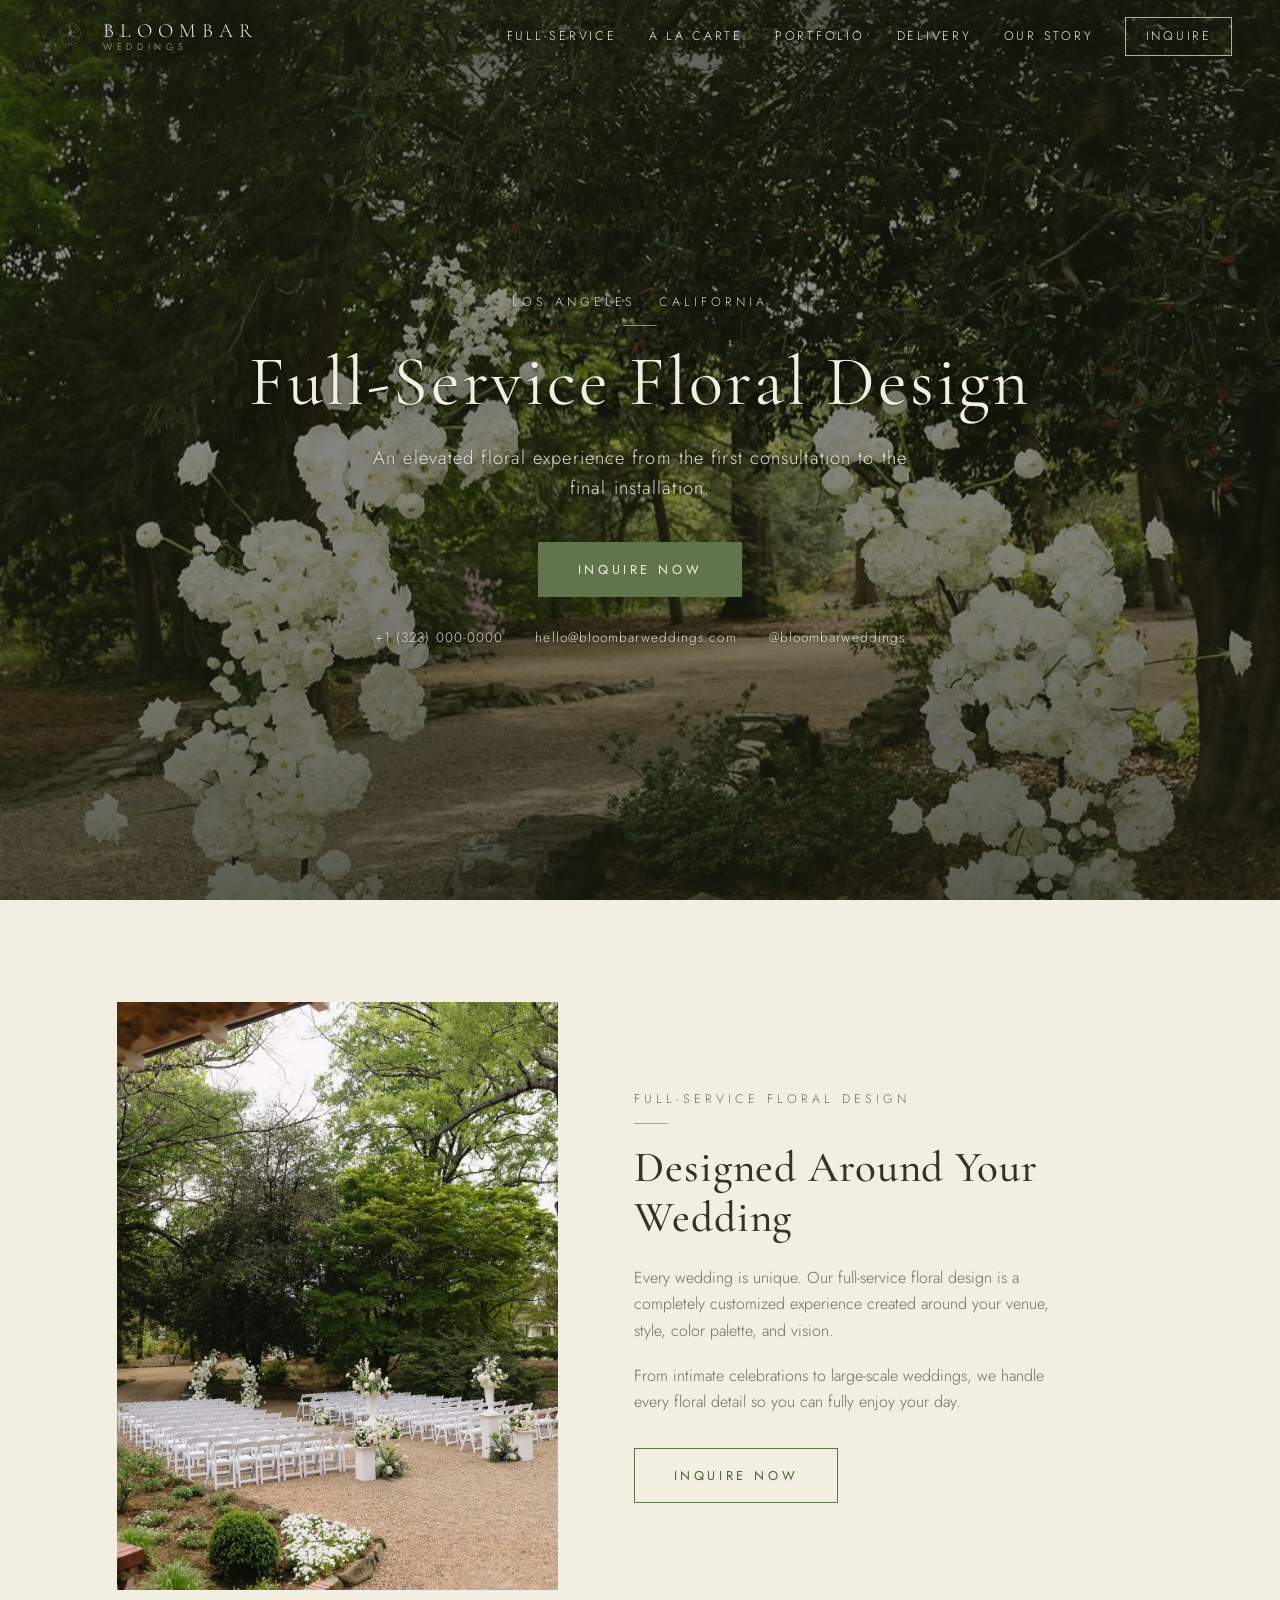
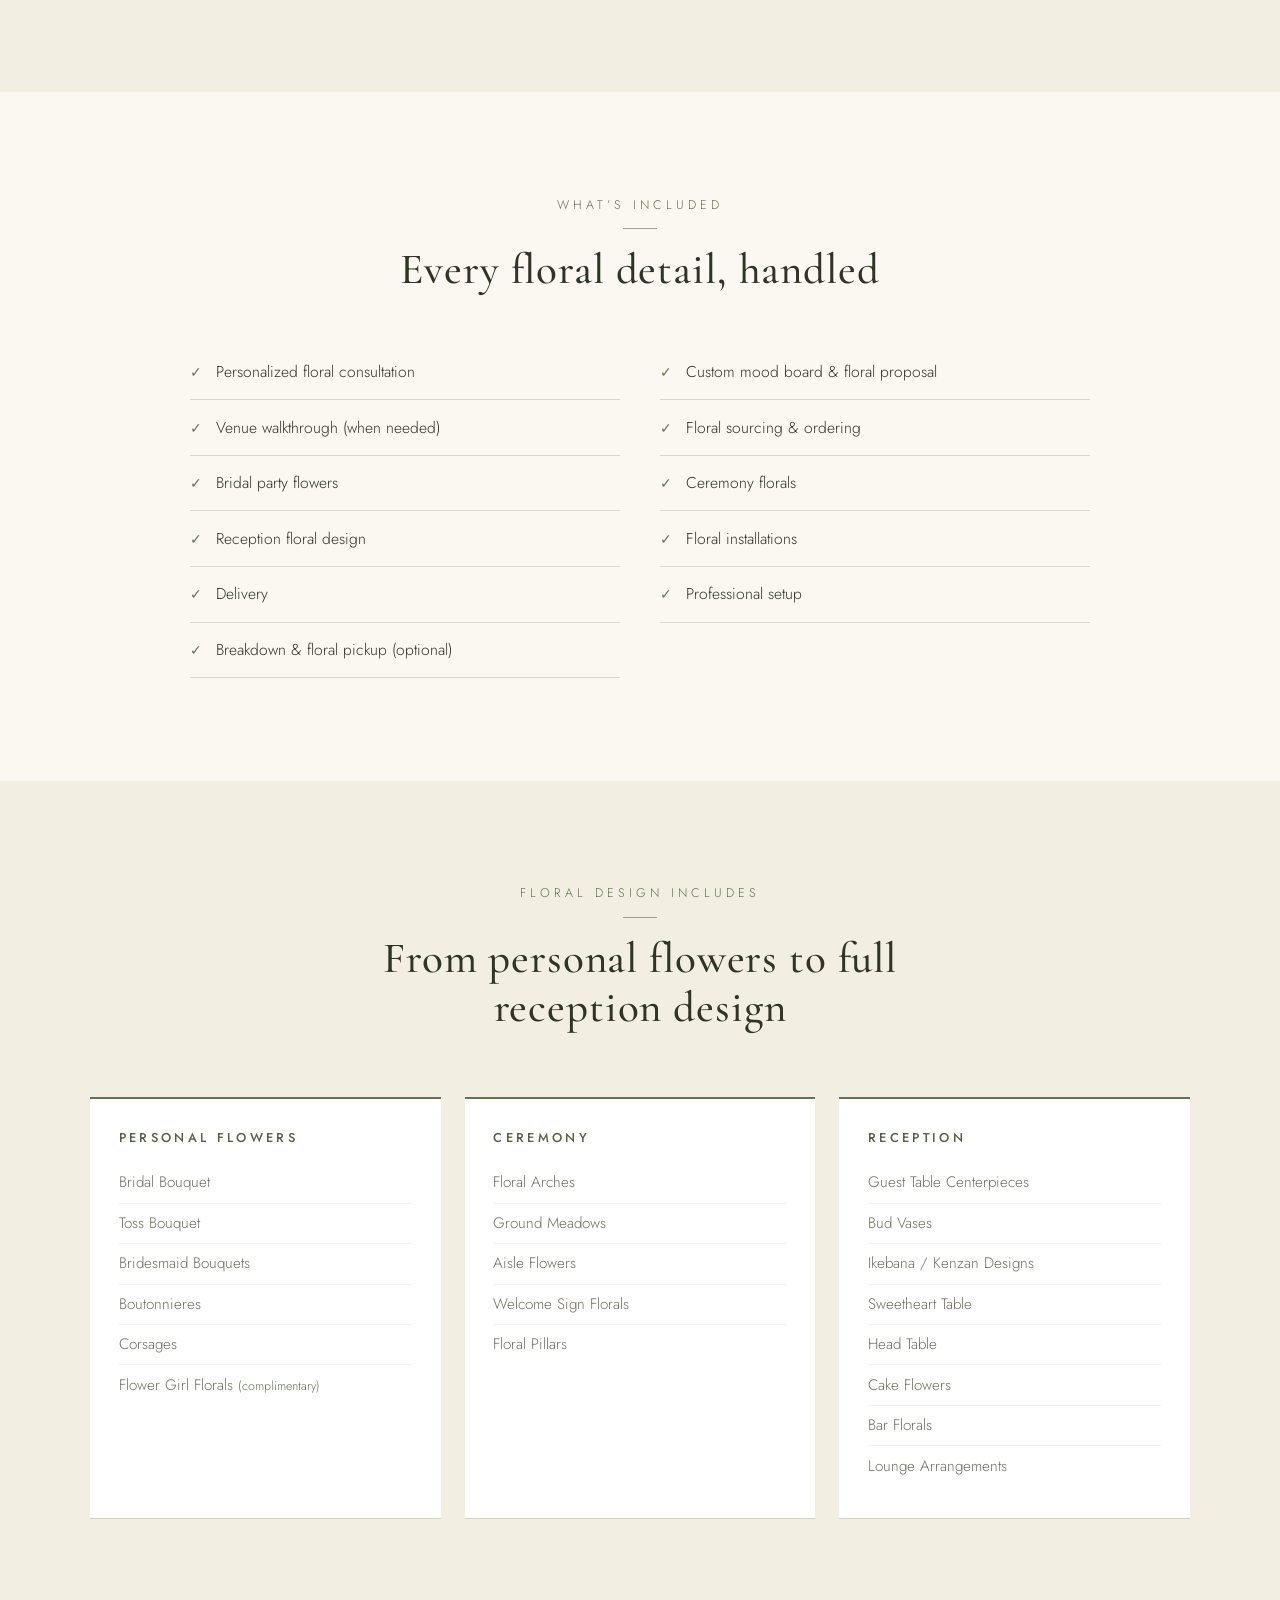
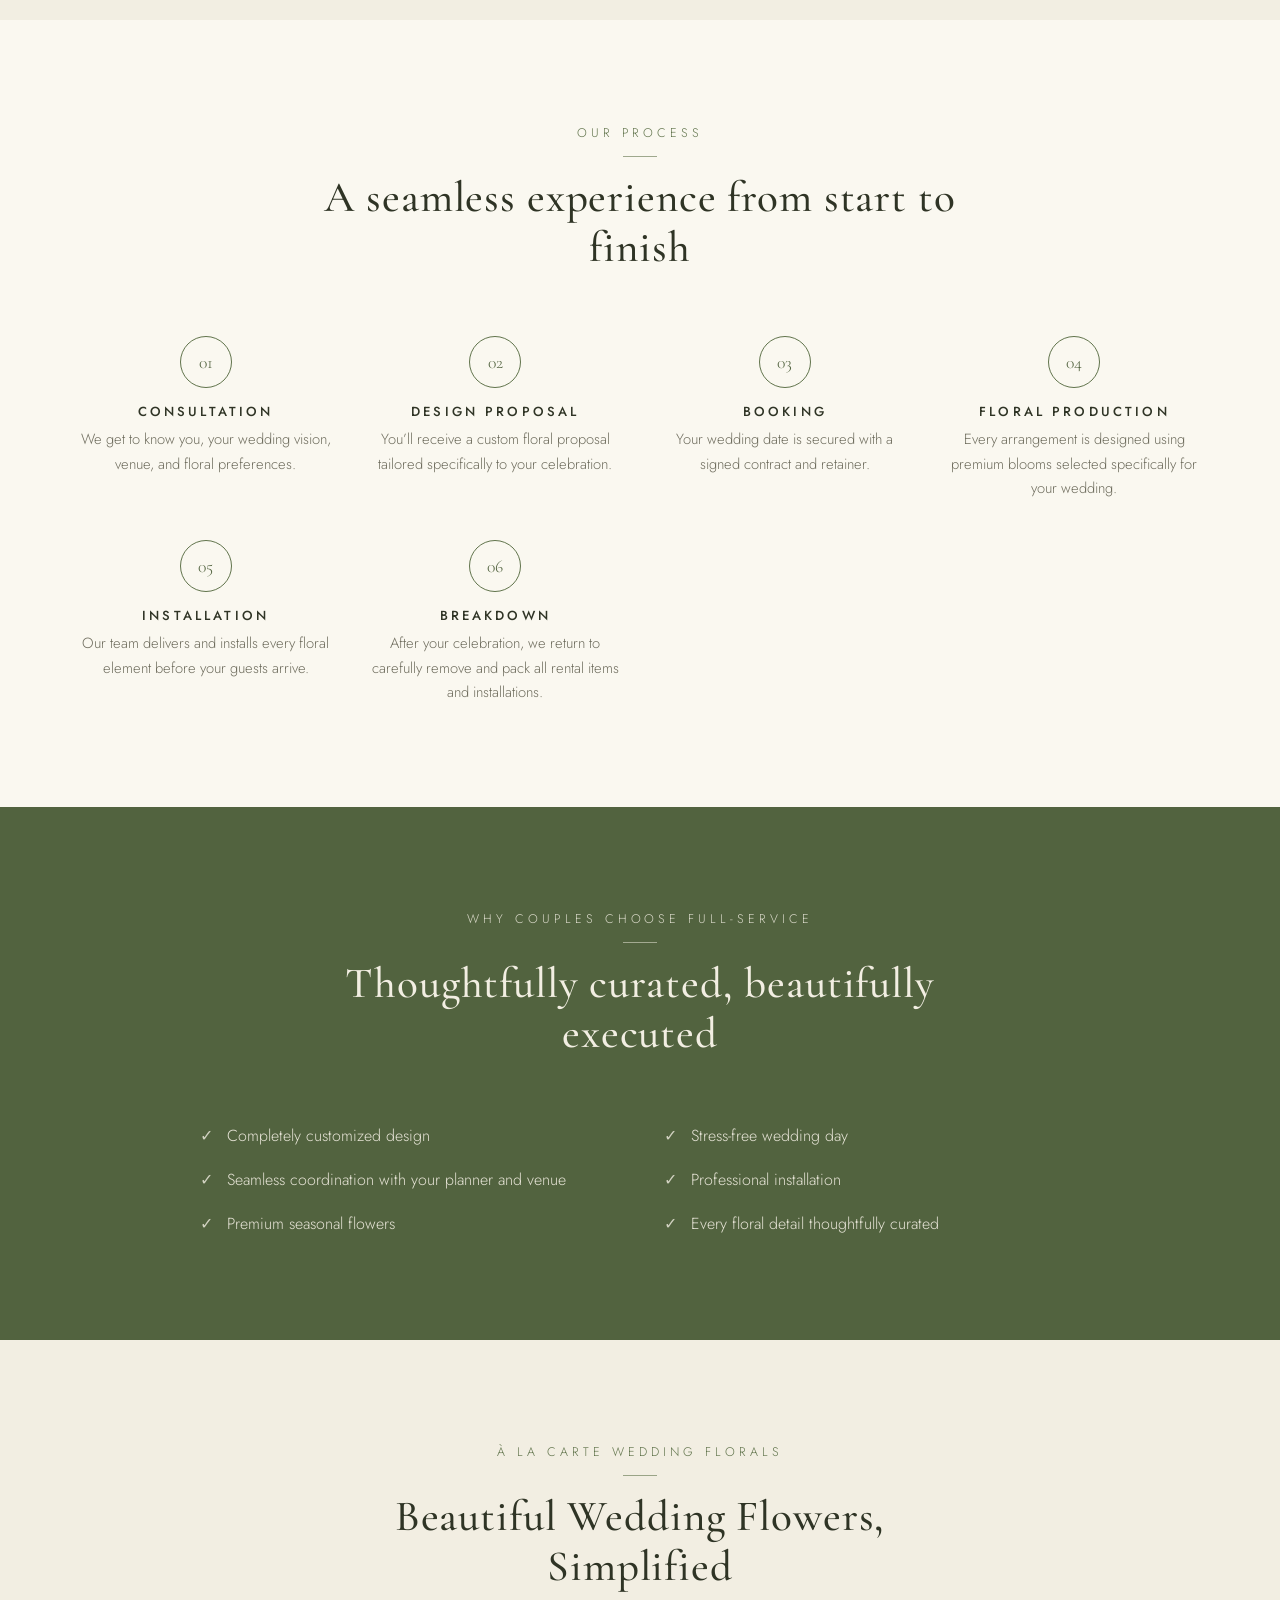
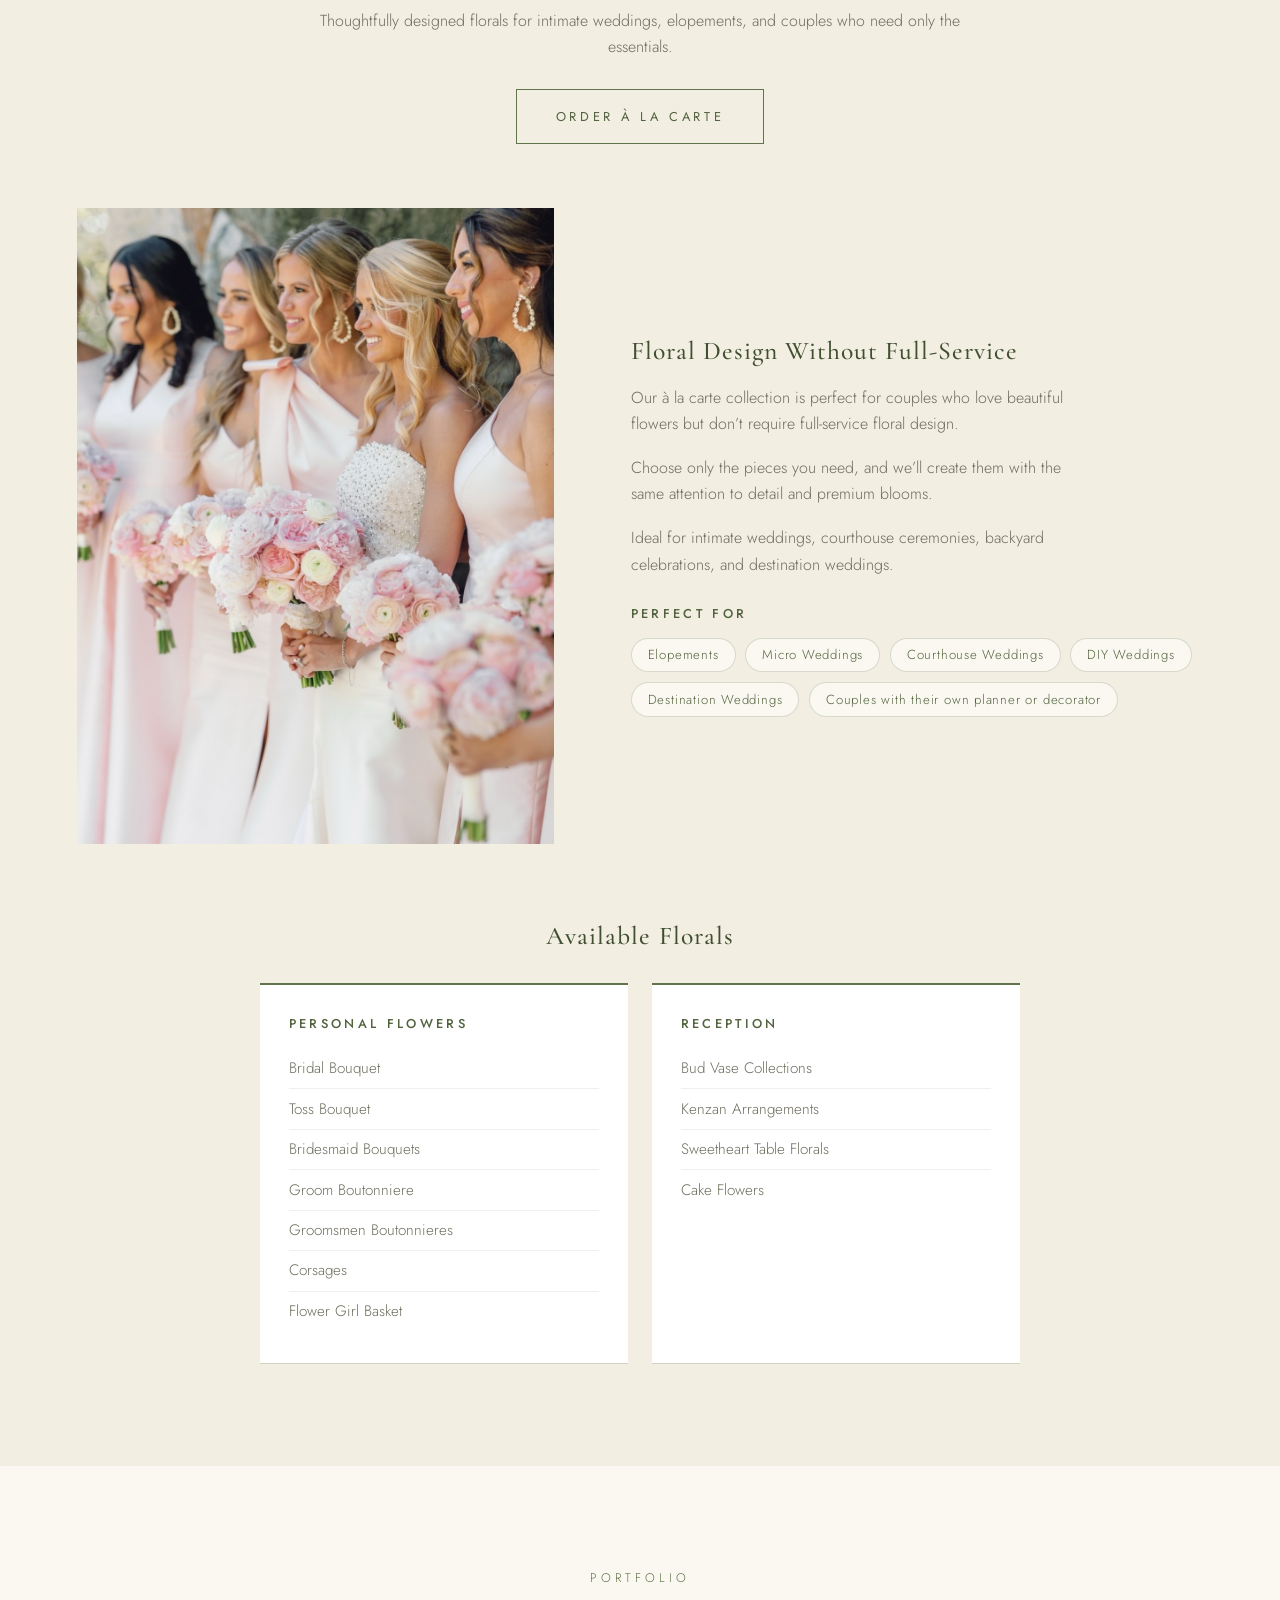
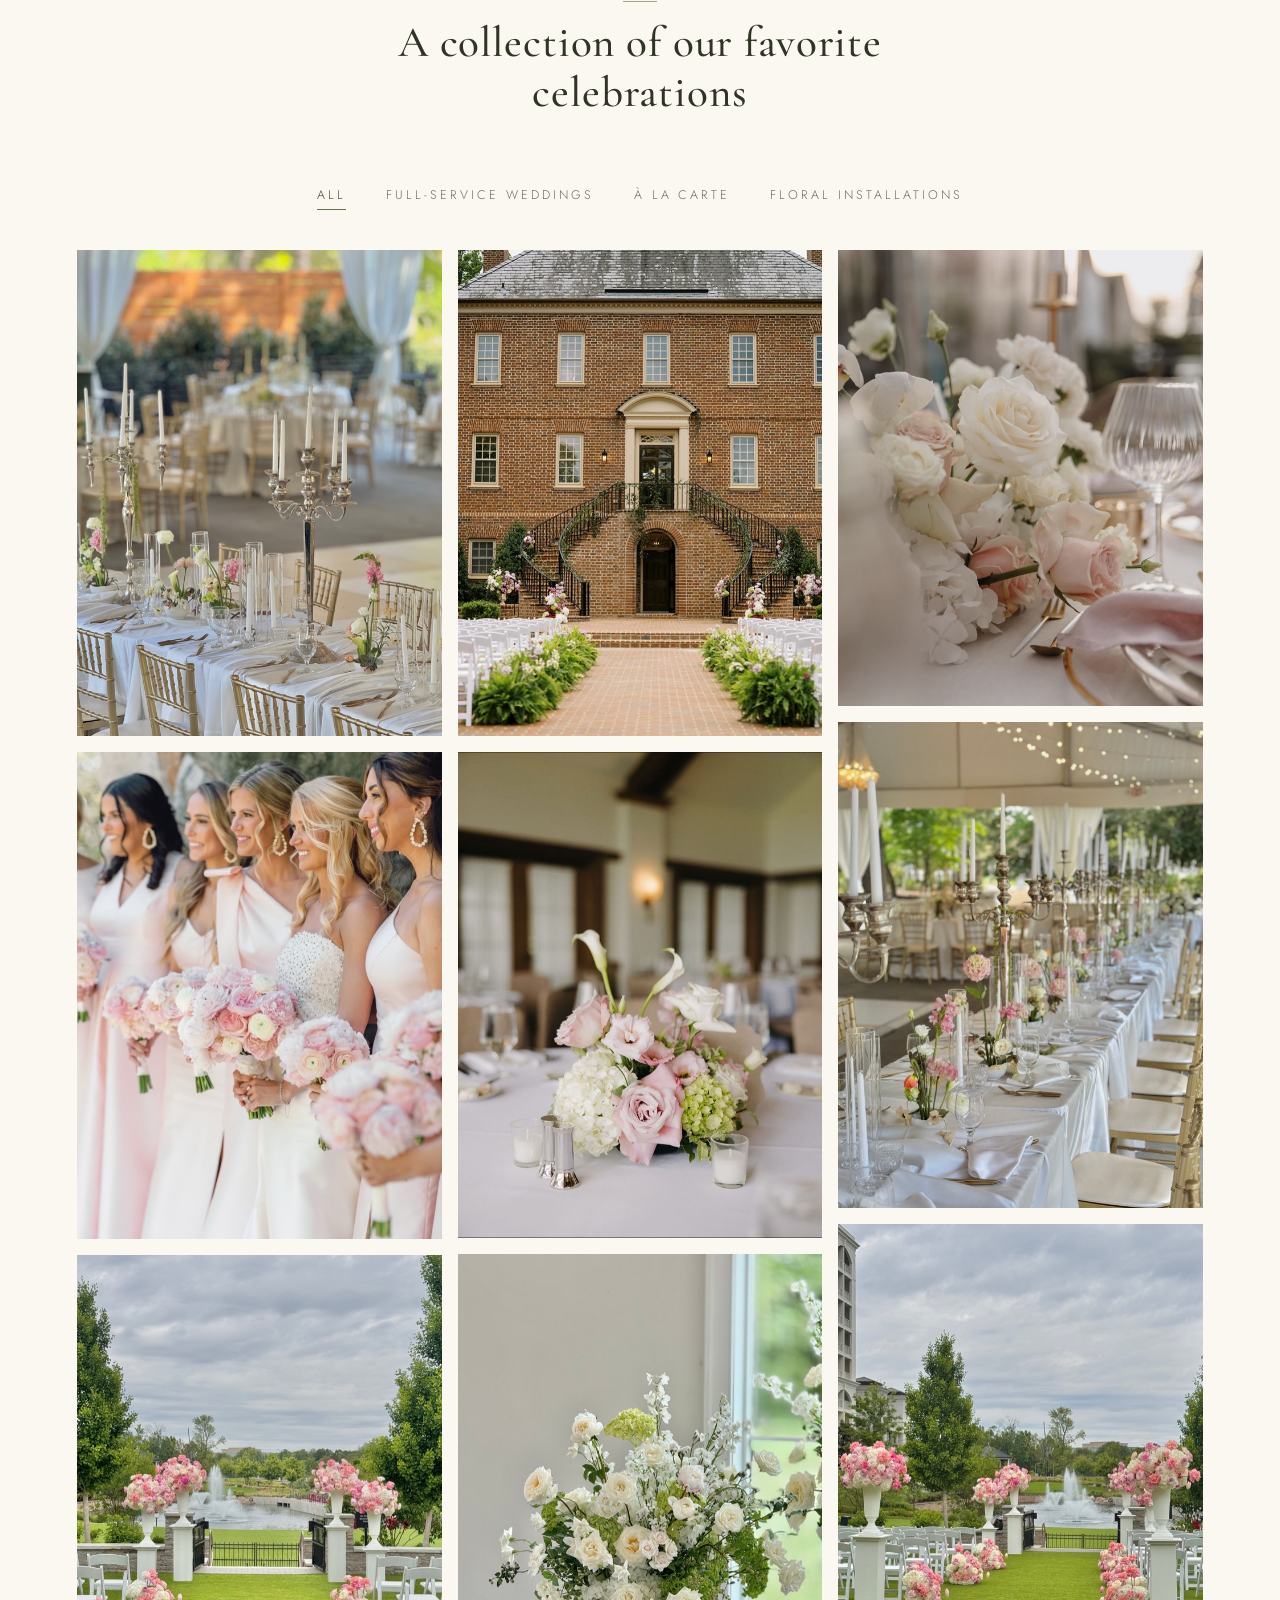
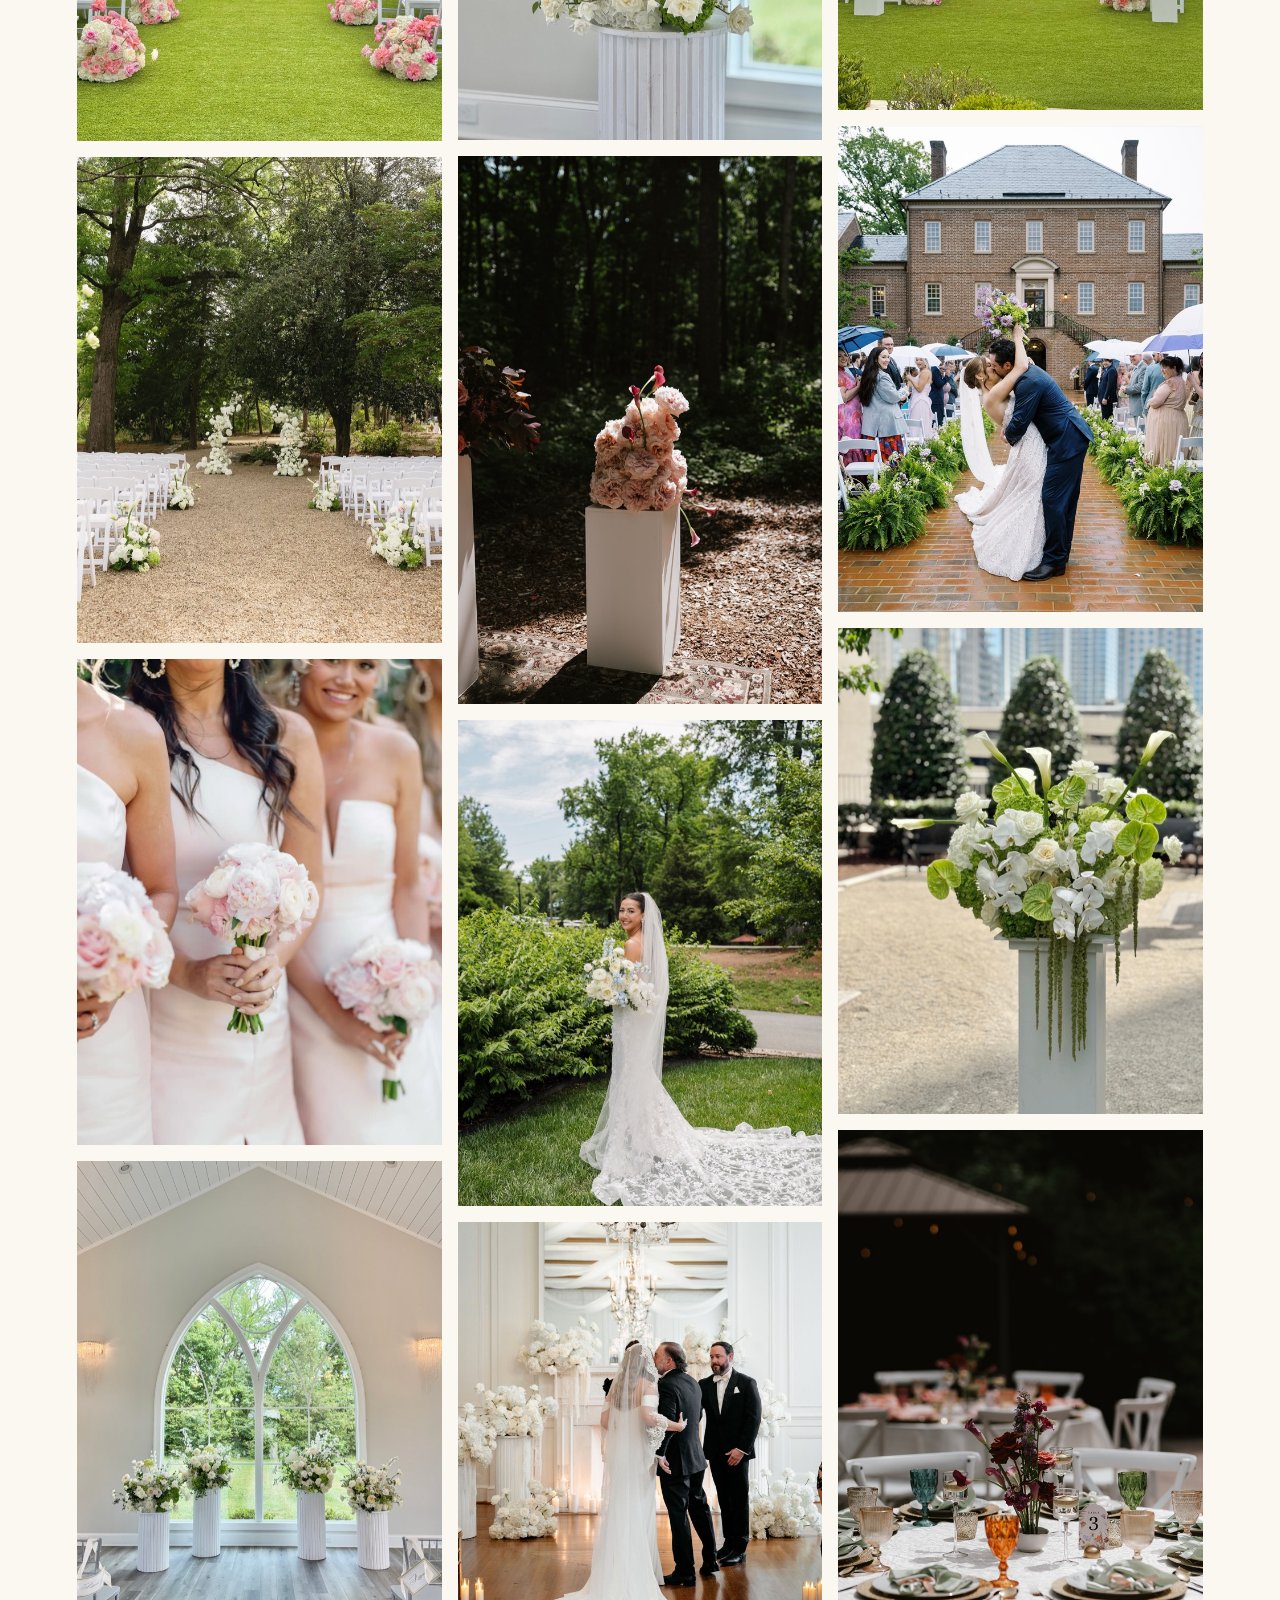
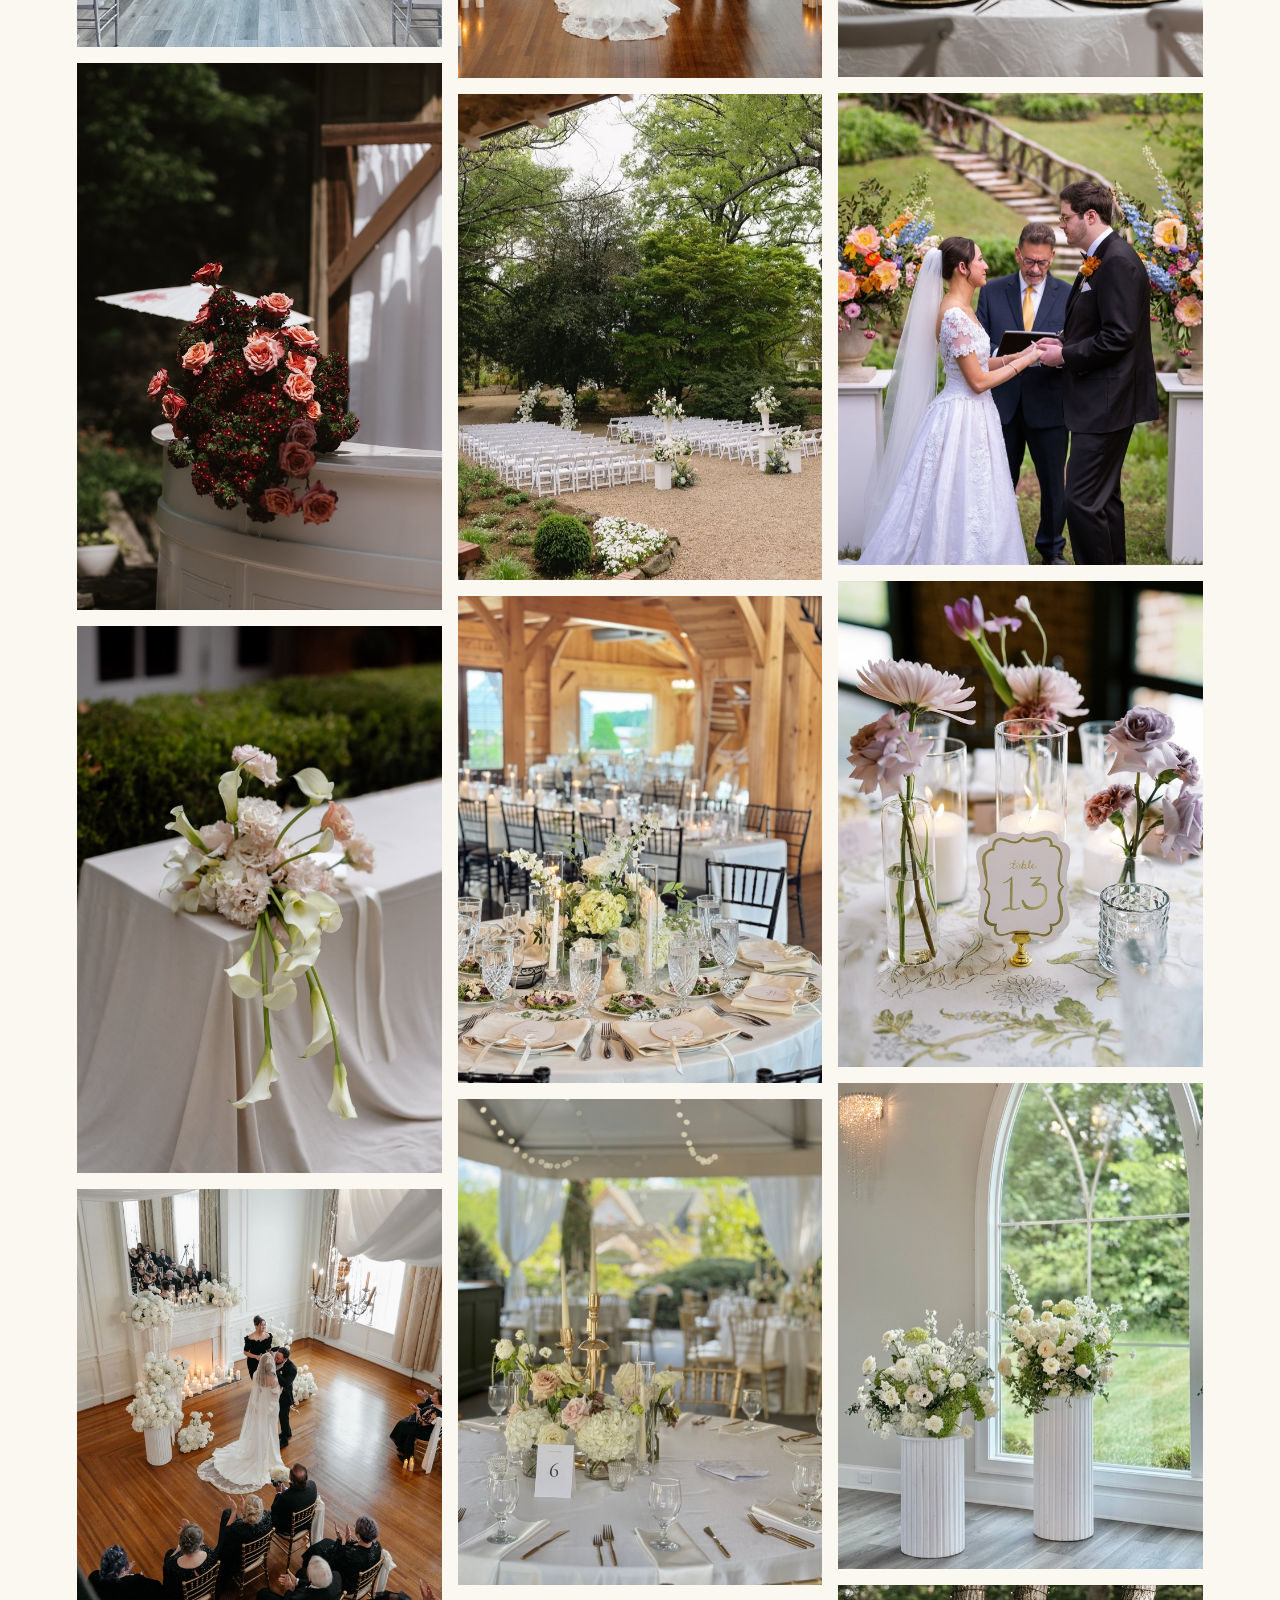
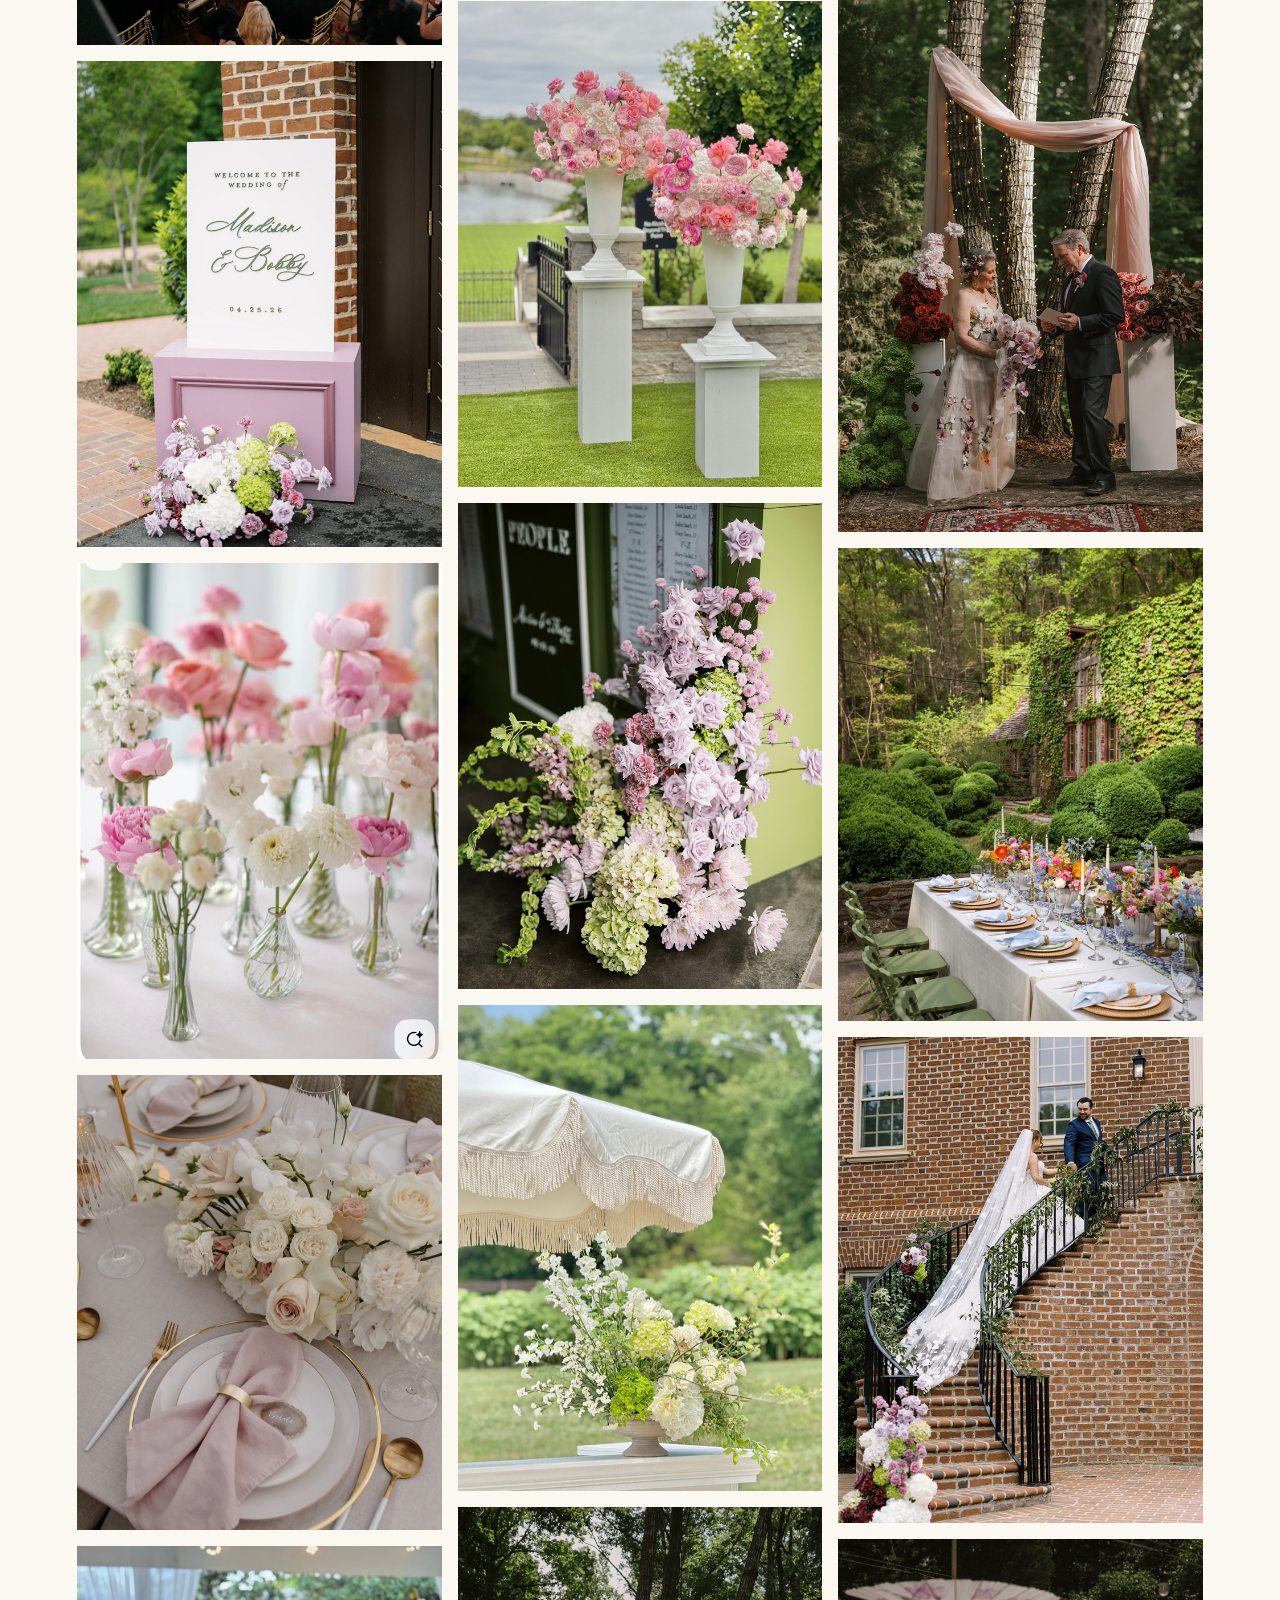
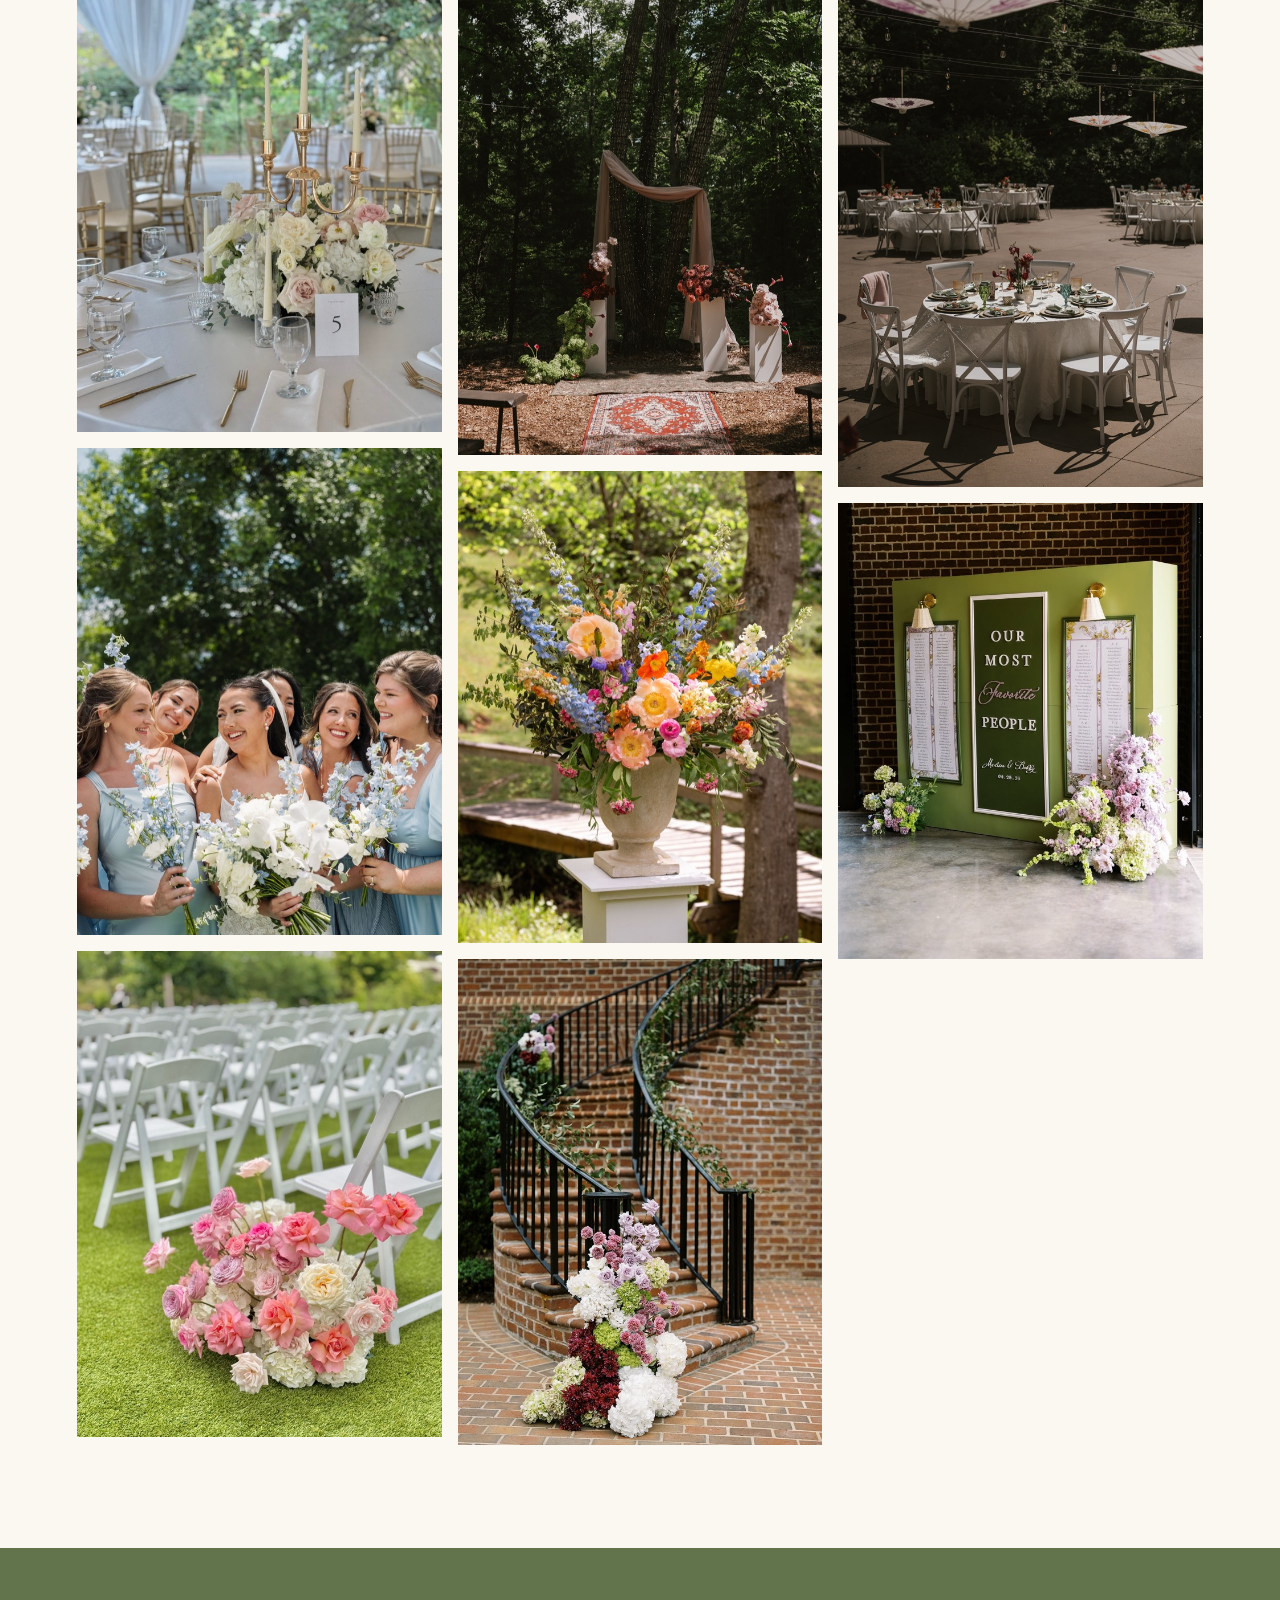
==== commit 16149e08: "Add Floral Installations portfolio category Co-Authored-By: Claude Fable 5 <noreply@anthropic.com>" ====
--- a/index.html
+++ b/index.html
@@ -283,6 +283,7 @@
     <button class="filter-btn is-active" data-filter="all" role="tab" aria-selected="true">All</button>
     <button class="filter-btn" data-filter="full-service" role="tab" aria-selected="false">Full-Service Weddings</button>
     <button class="filter-btn" data-filter="a-la-carte" role="tab" aria-selected="false">À La Carte</button>
+    <button class="filter-btn" data-filter="installations" role="tab" aria-selected="false">Floral Installations</button>
   </div>
   <div class="masonry" id="masonry"></div>
 </section>
--- a/styles.css
+++ b/styles.css
@@ -686,7 +686,10 @@
   .contact-links a { font-size: .95rem; padding: .1rem .5rem; }
 
   .about, .alacarte-intro { grid-template-columns: 1fr; }
-  .about-media, .alacarte-media { max-width: 440px; margin: 0 auto; width: 100%; }
+  /* full-bleed photo: stretch past the section padding to the screen edges */
+  .about-media, .alacarte-media { width: 100vw; margin-left: calc(50% - 50vw); }
+  /* text first, photo after — otherwise the photo sits flush under the hero */
+  .about-media { order: 2; }
   .about-body h2 { max-width: none; }
 
   .check-grid { gap: .8rem; }
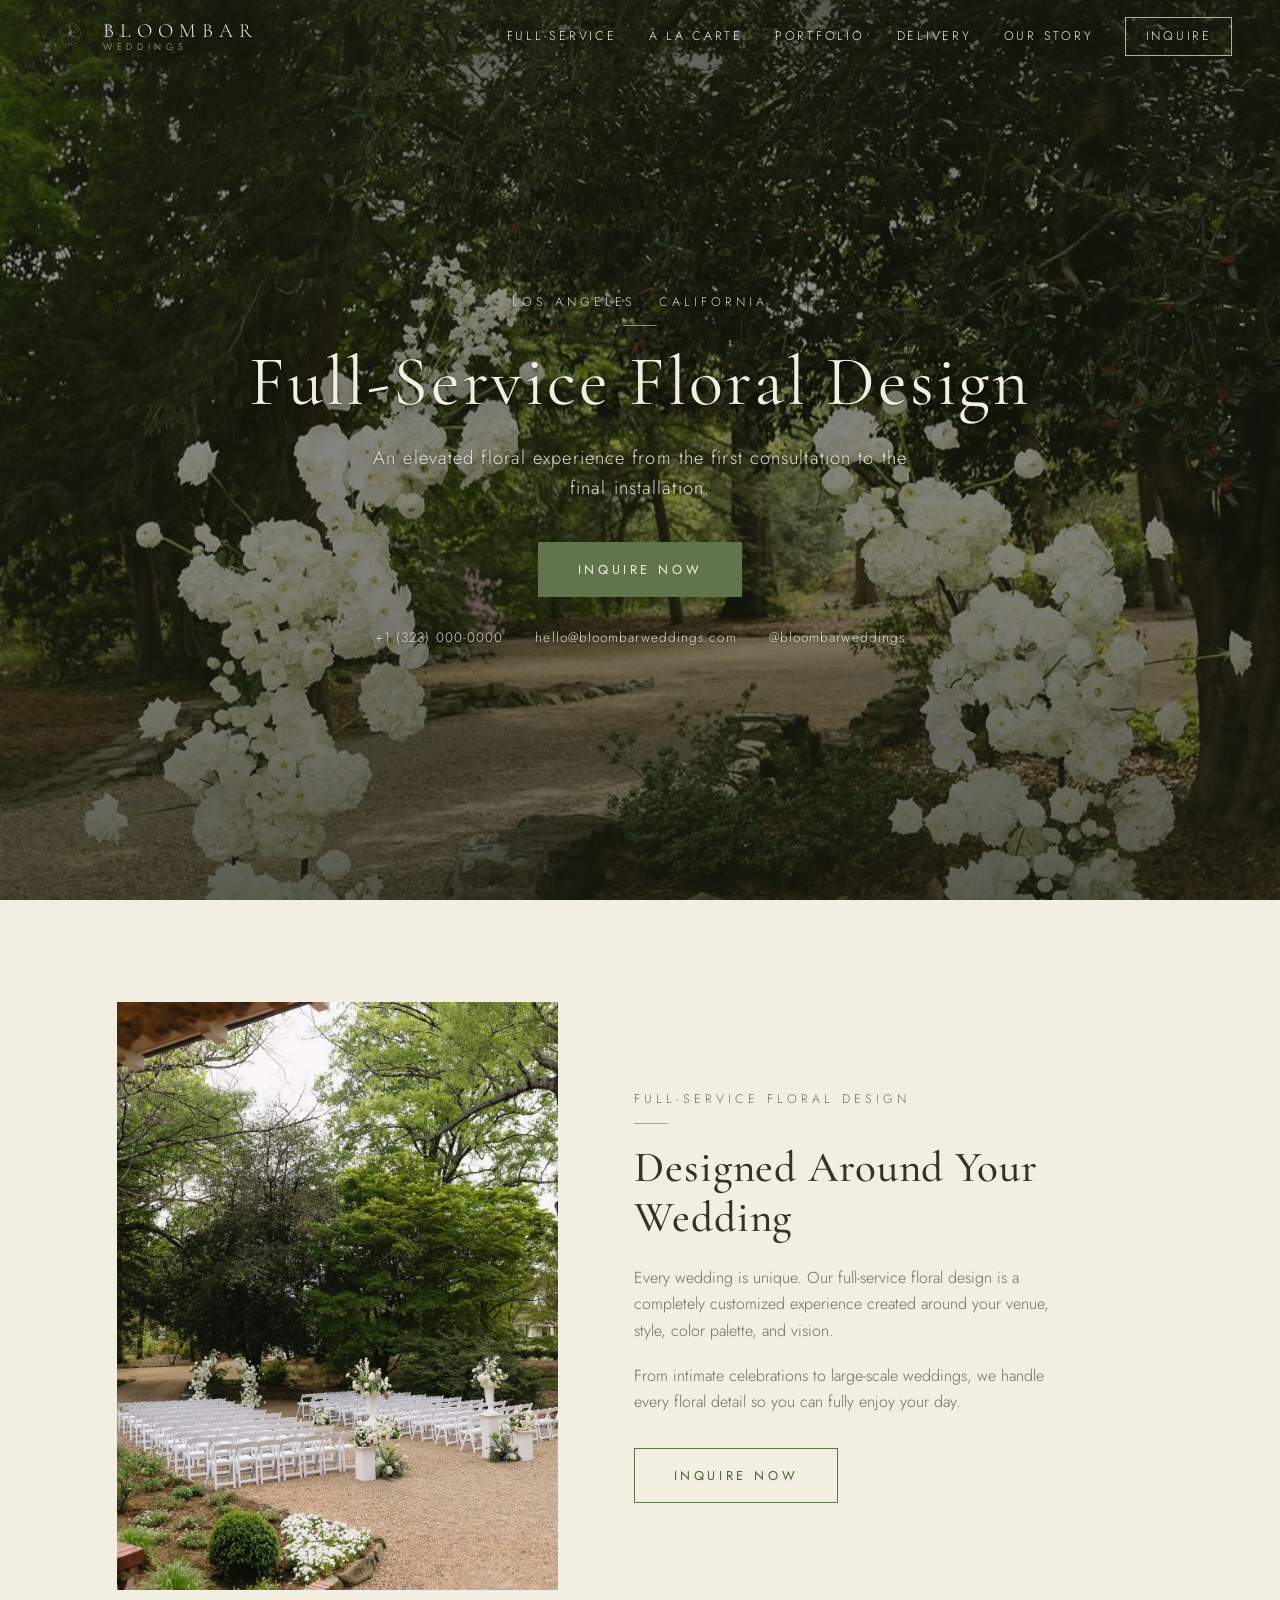
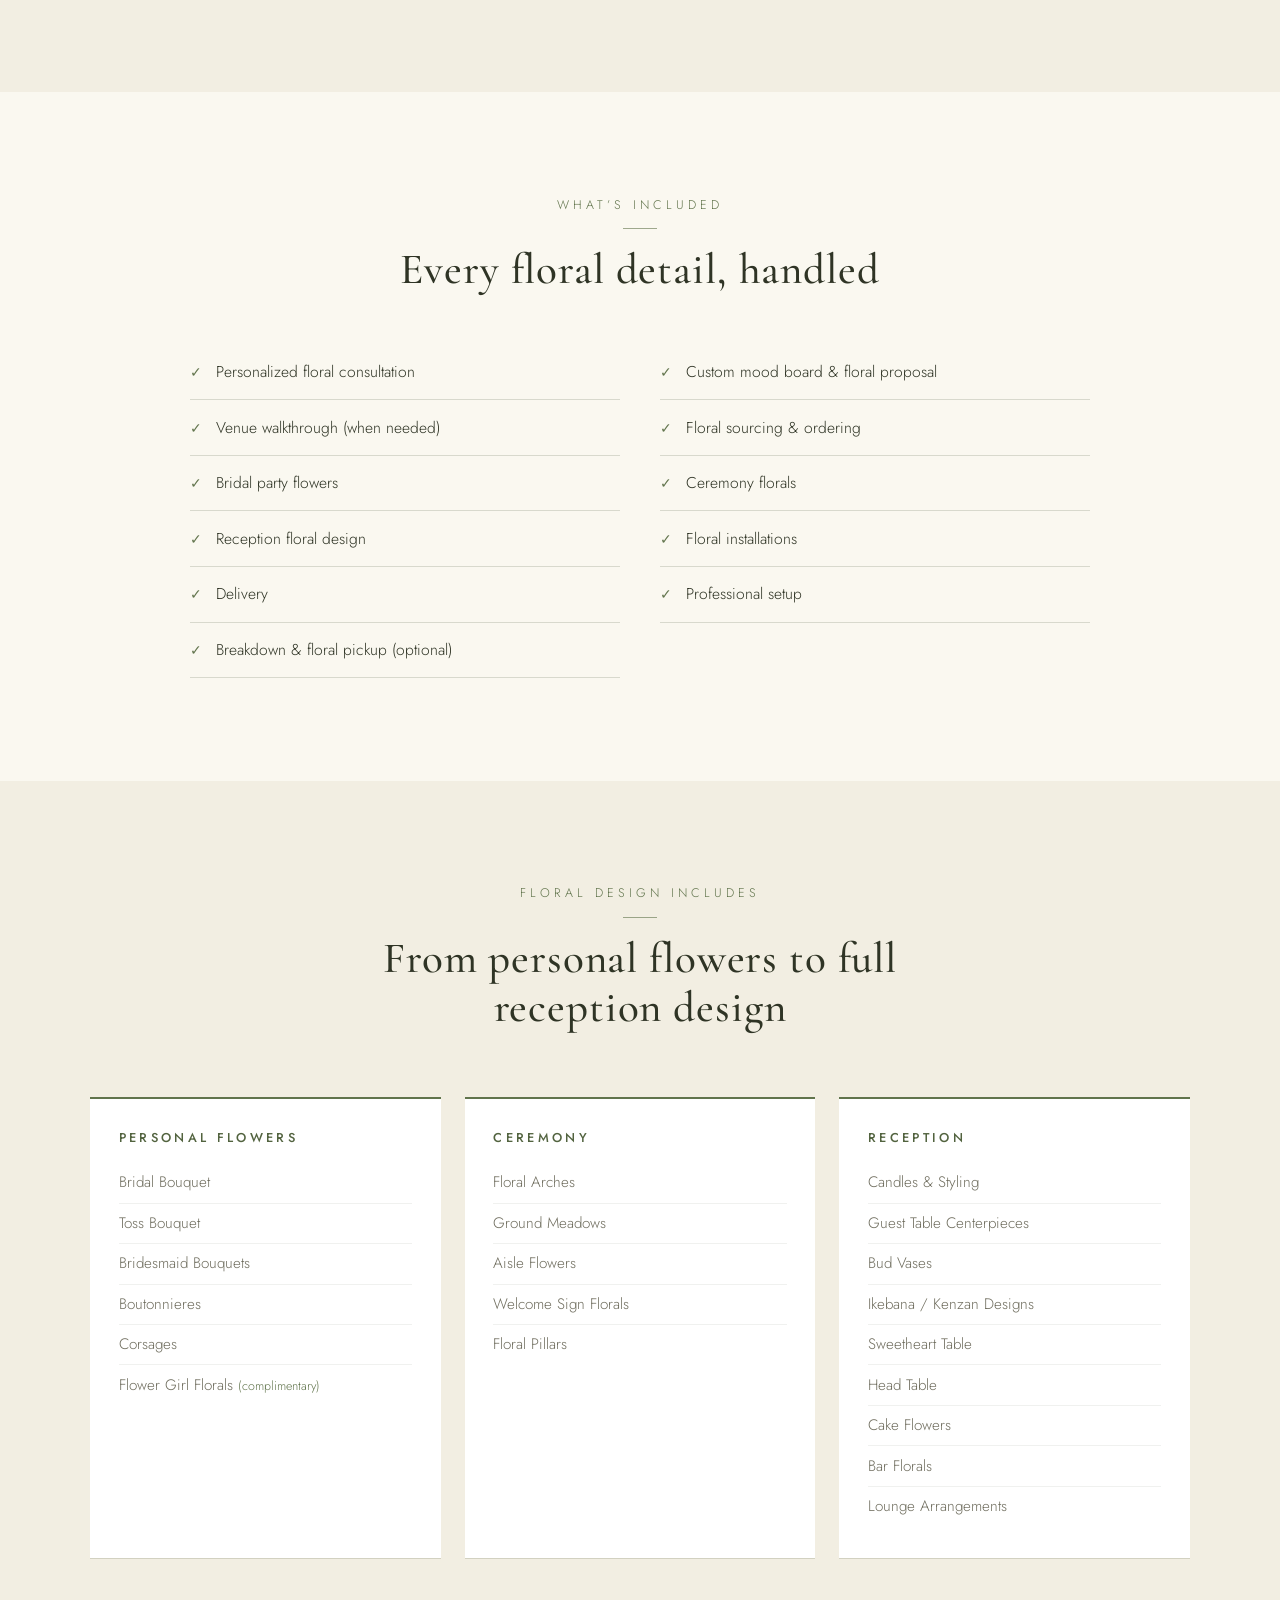
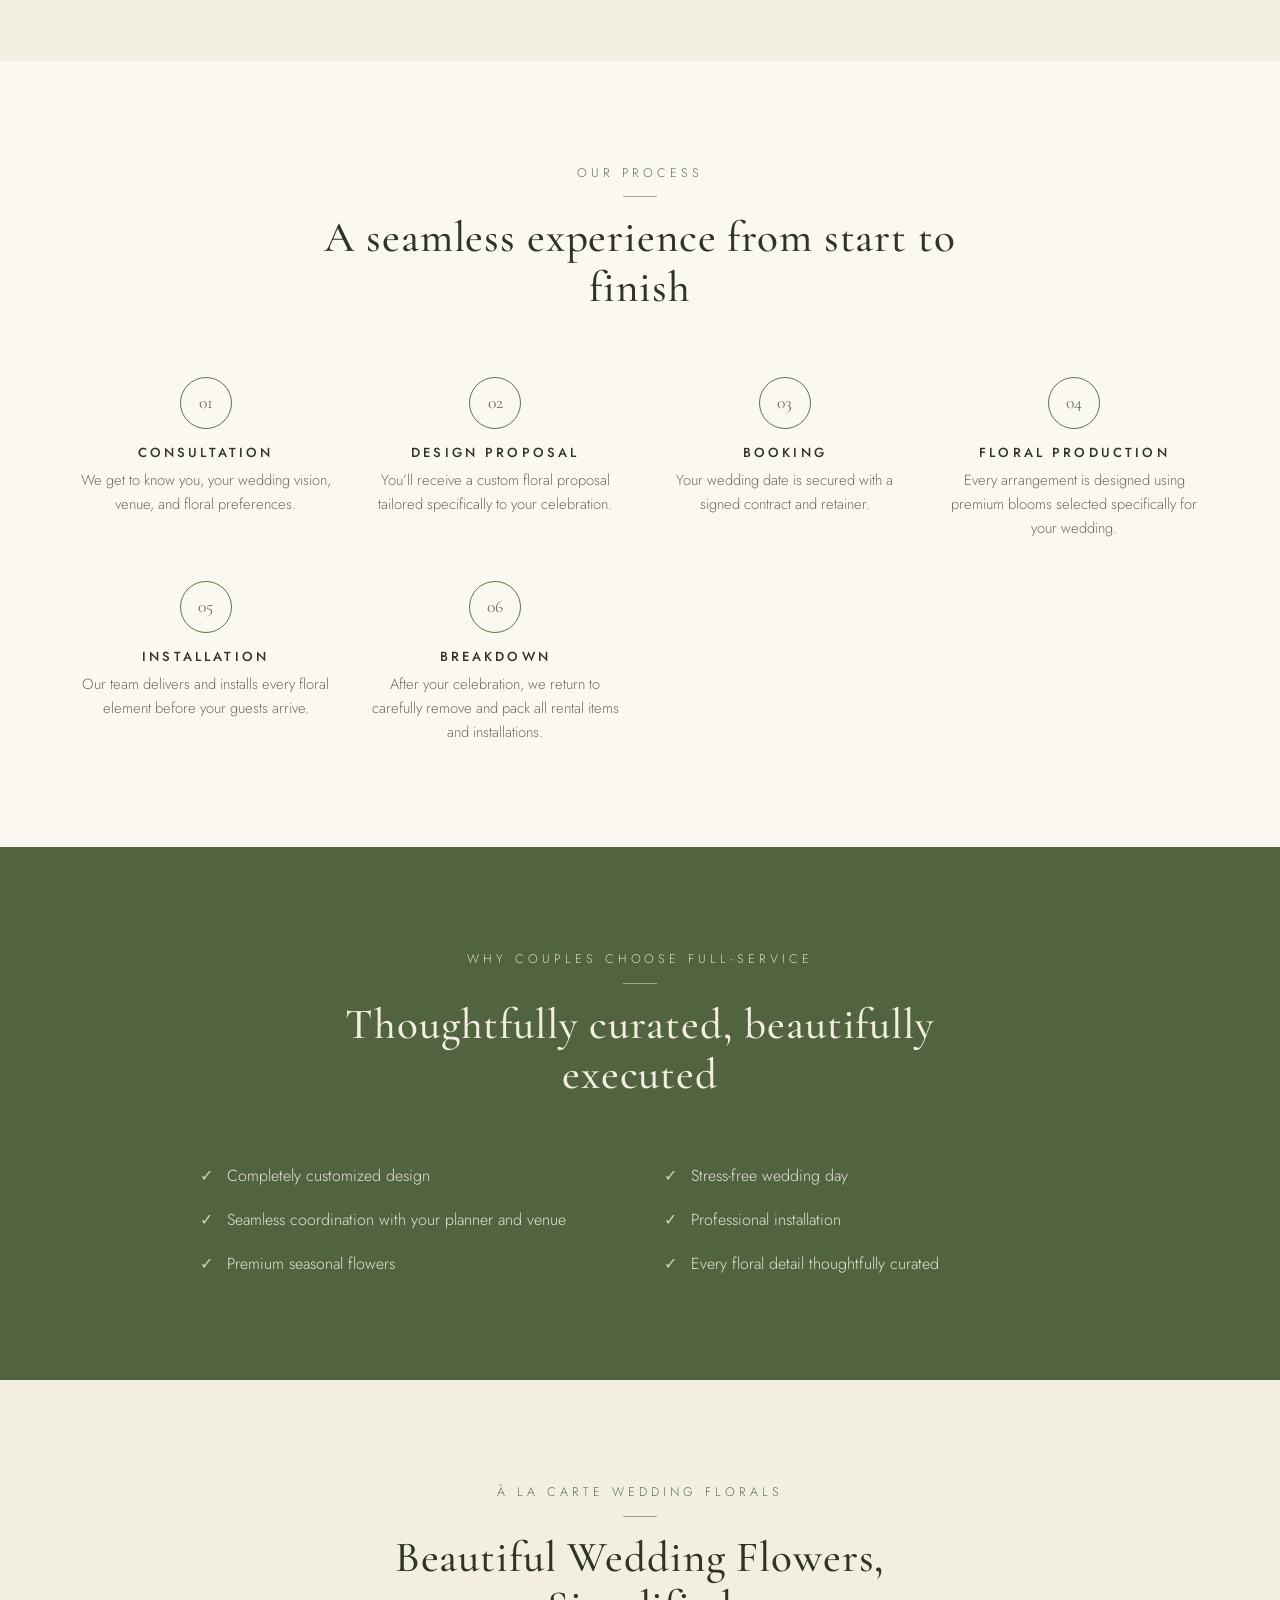
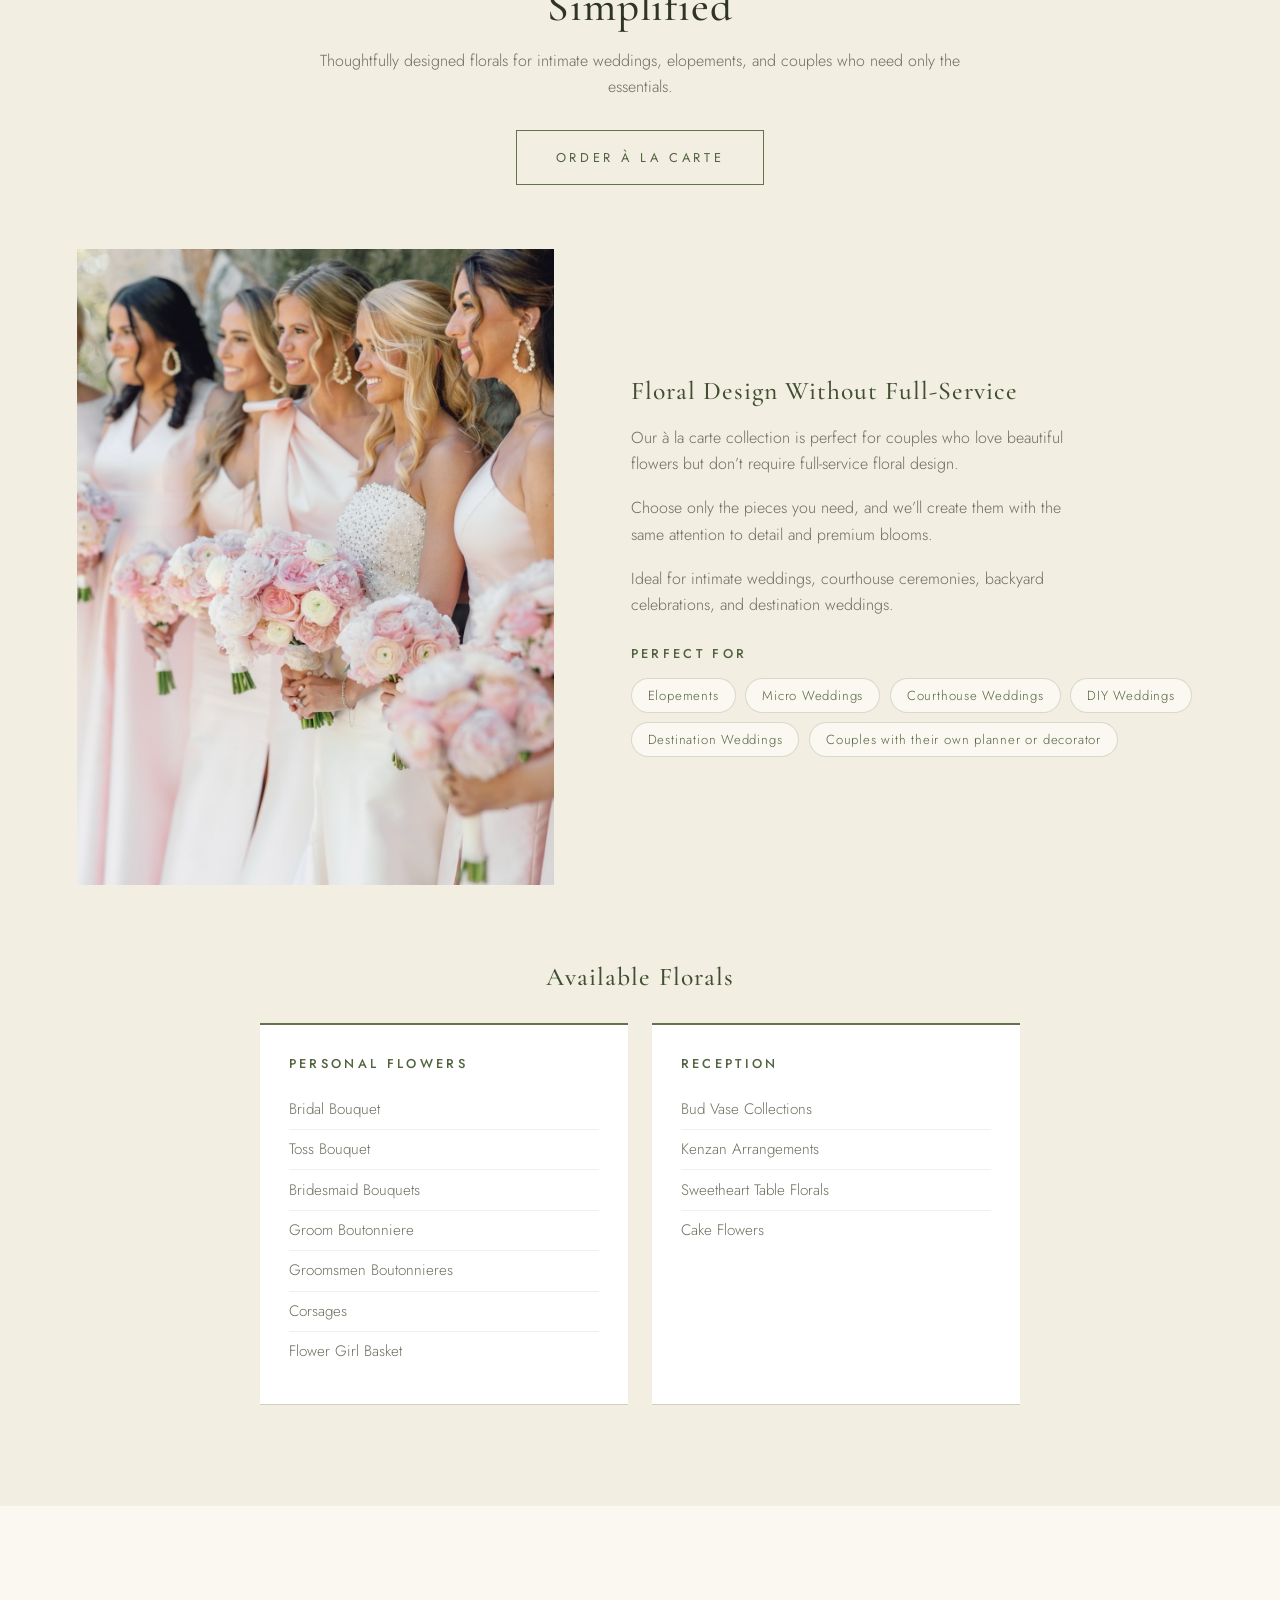
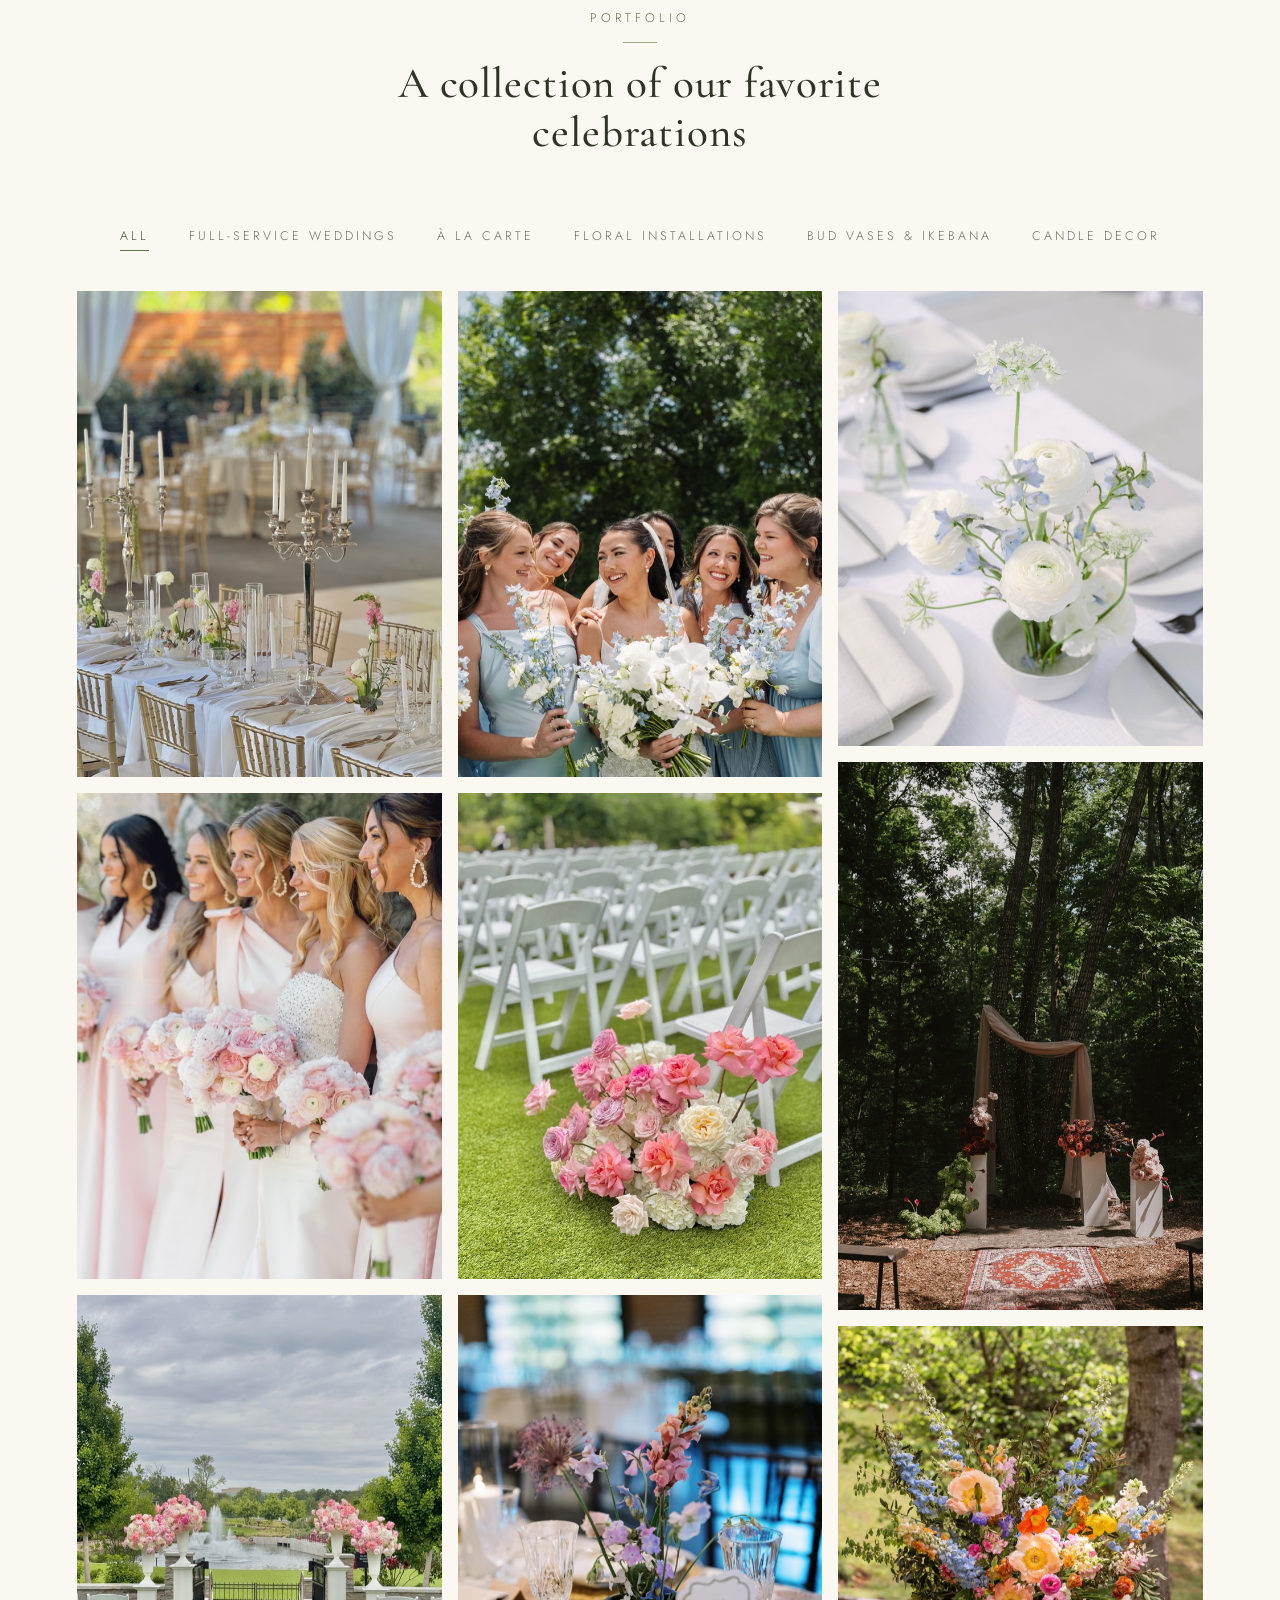
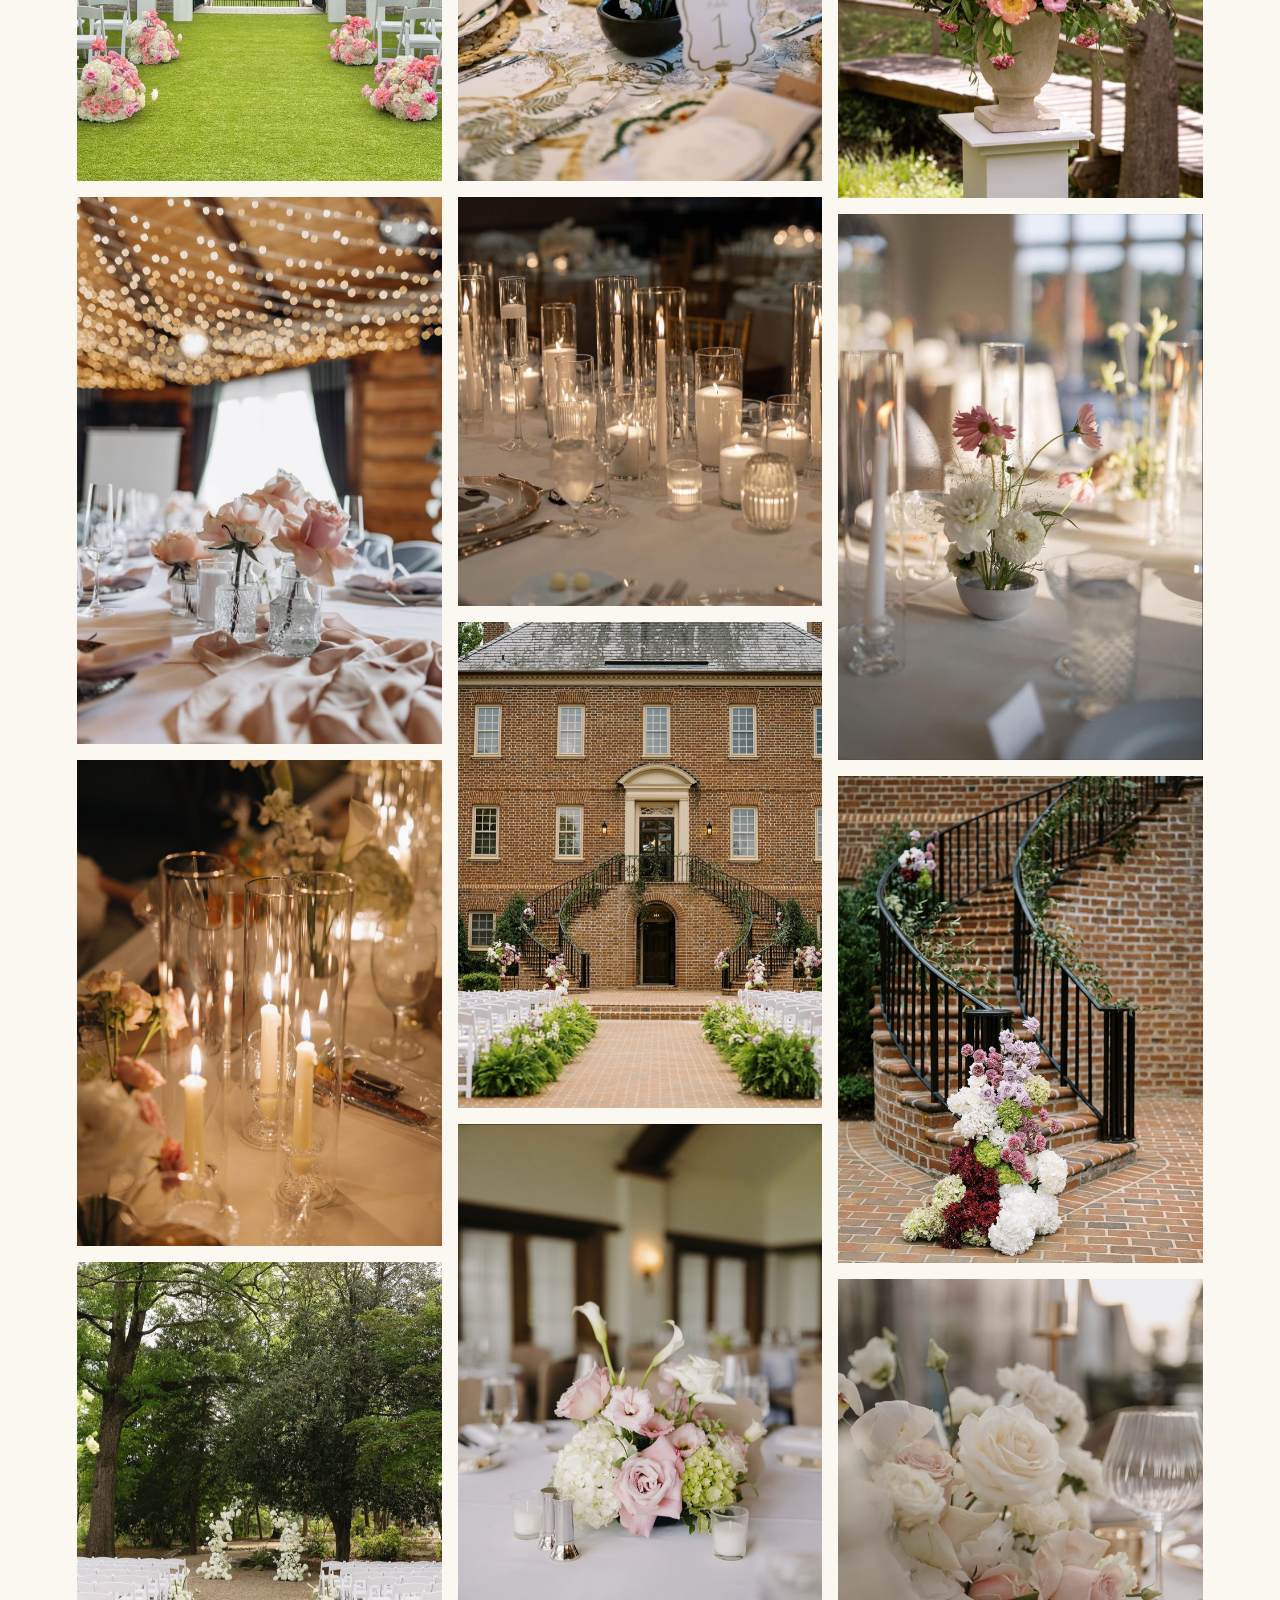
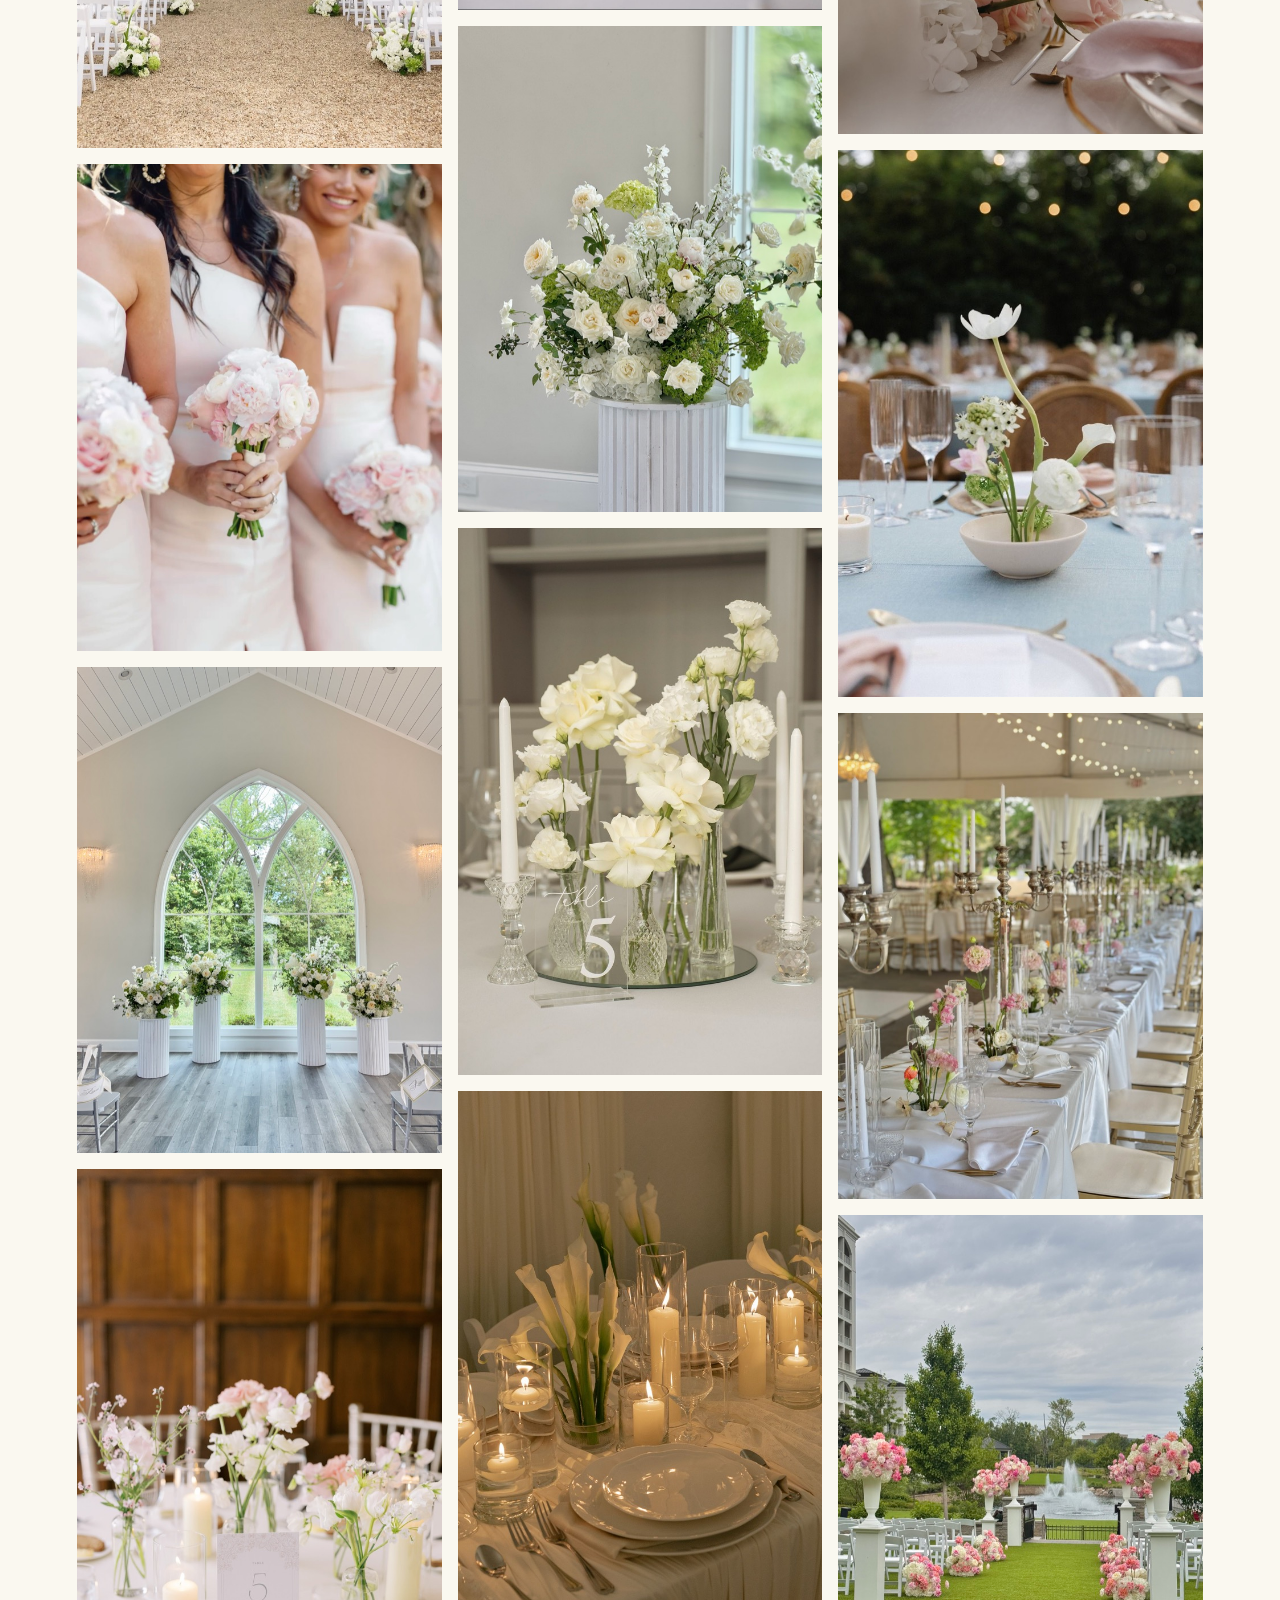
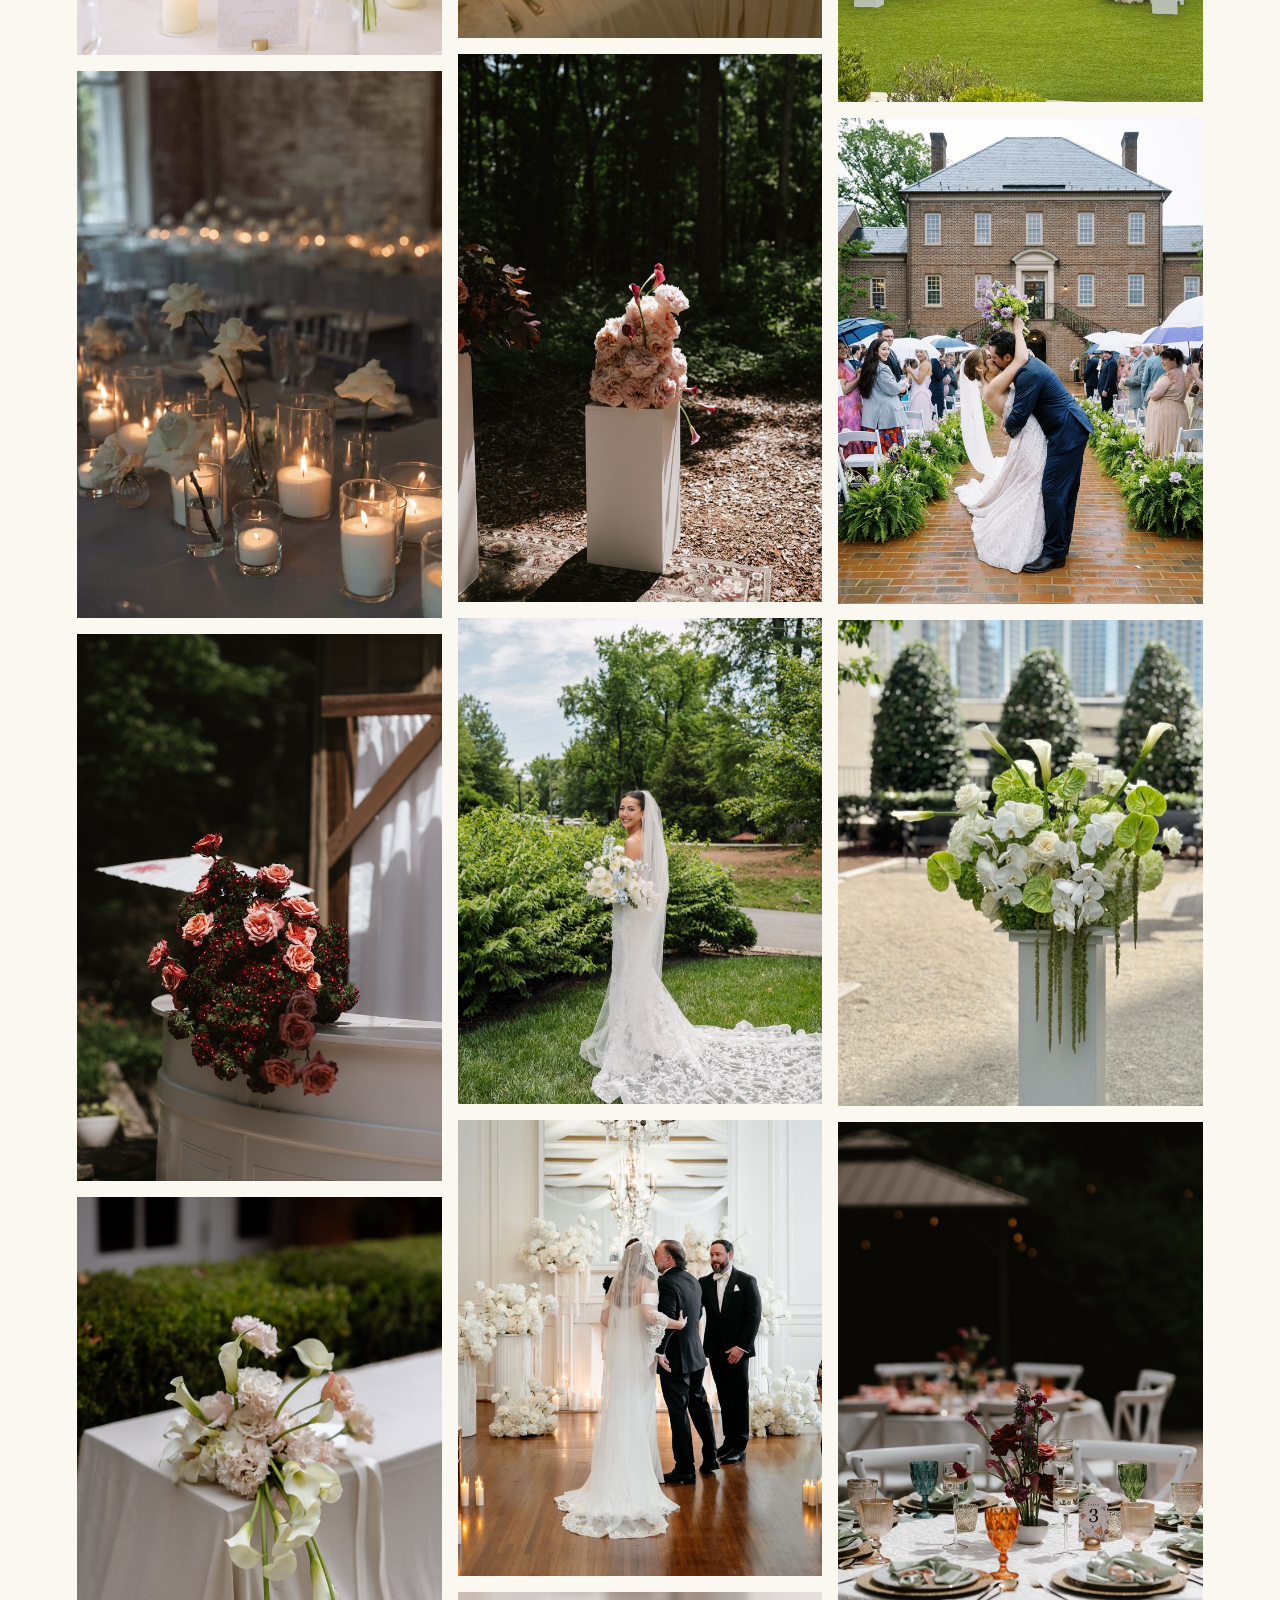
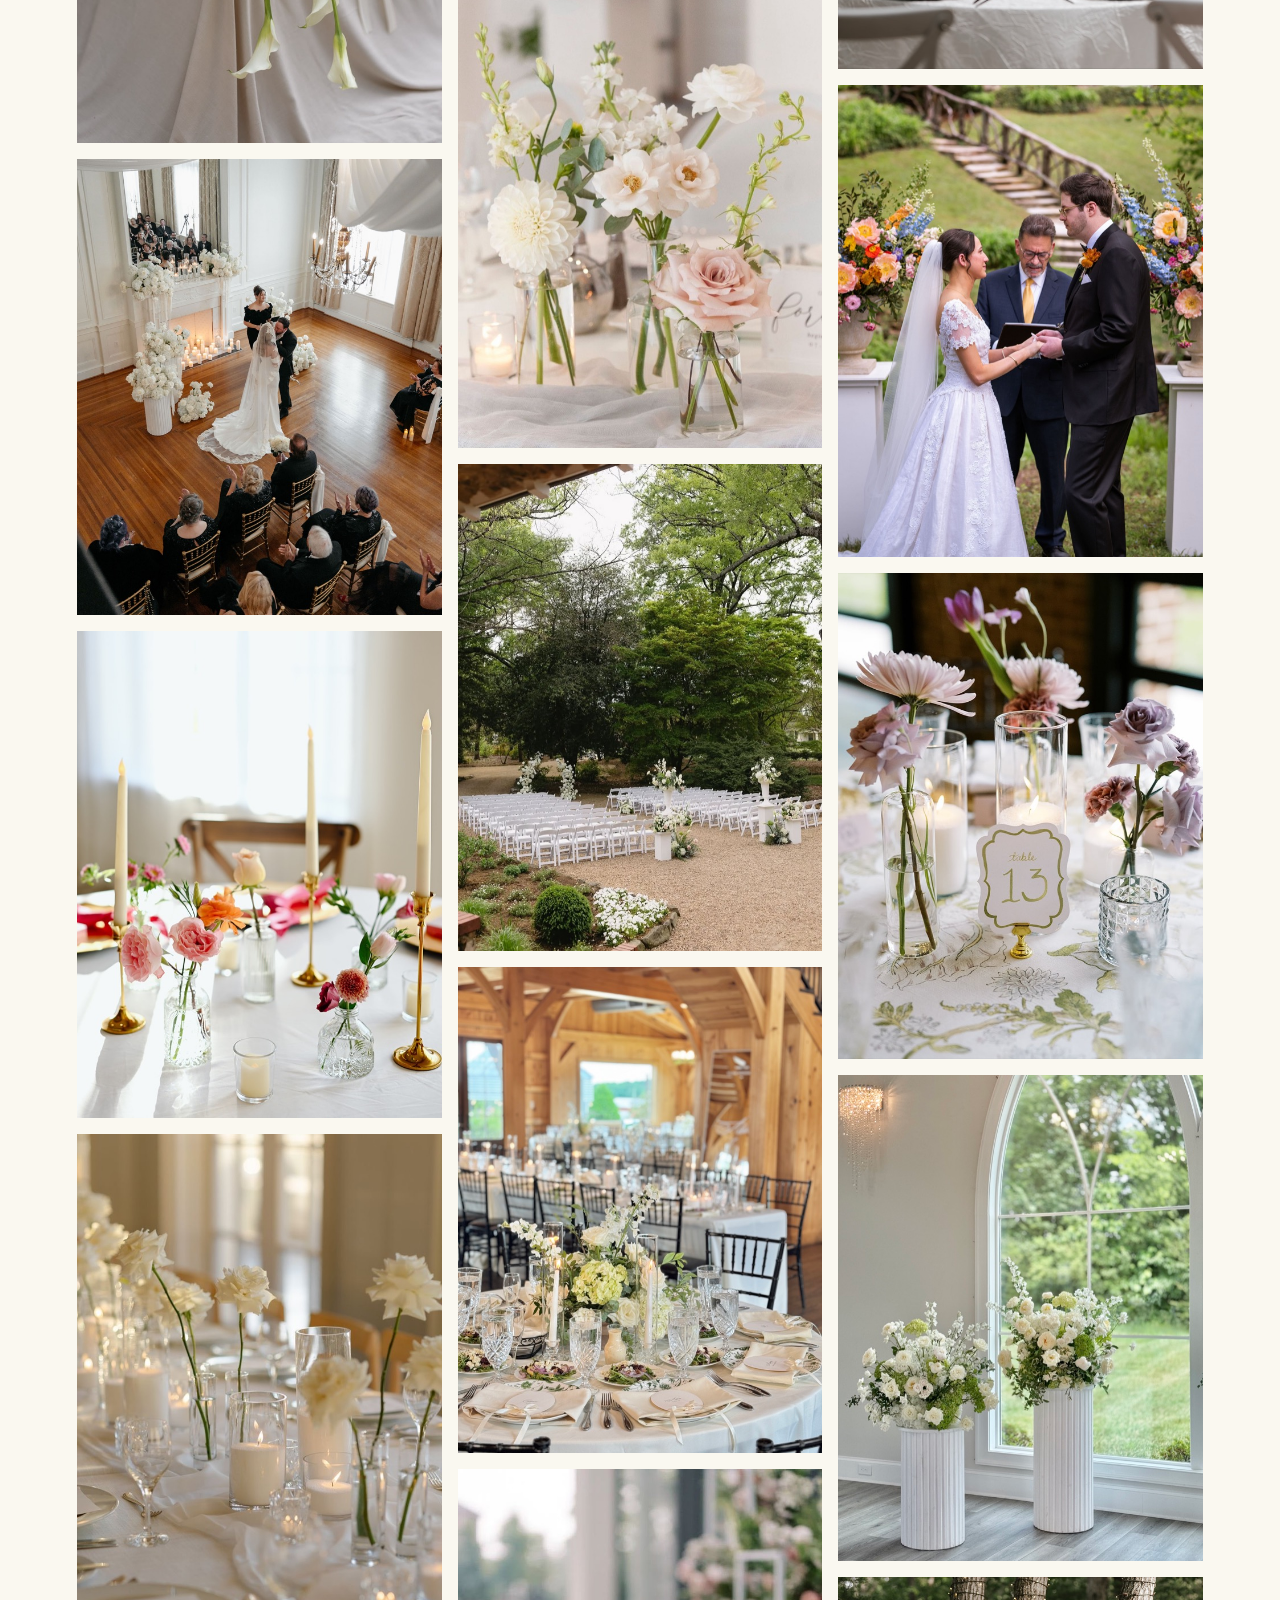
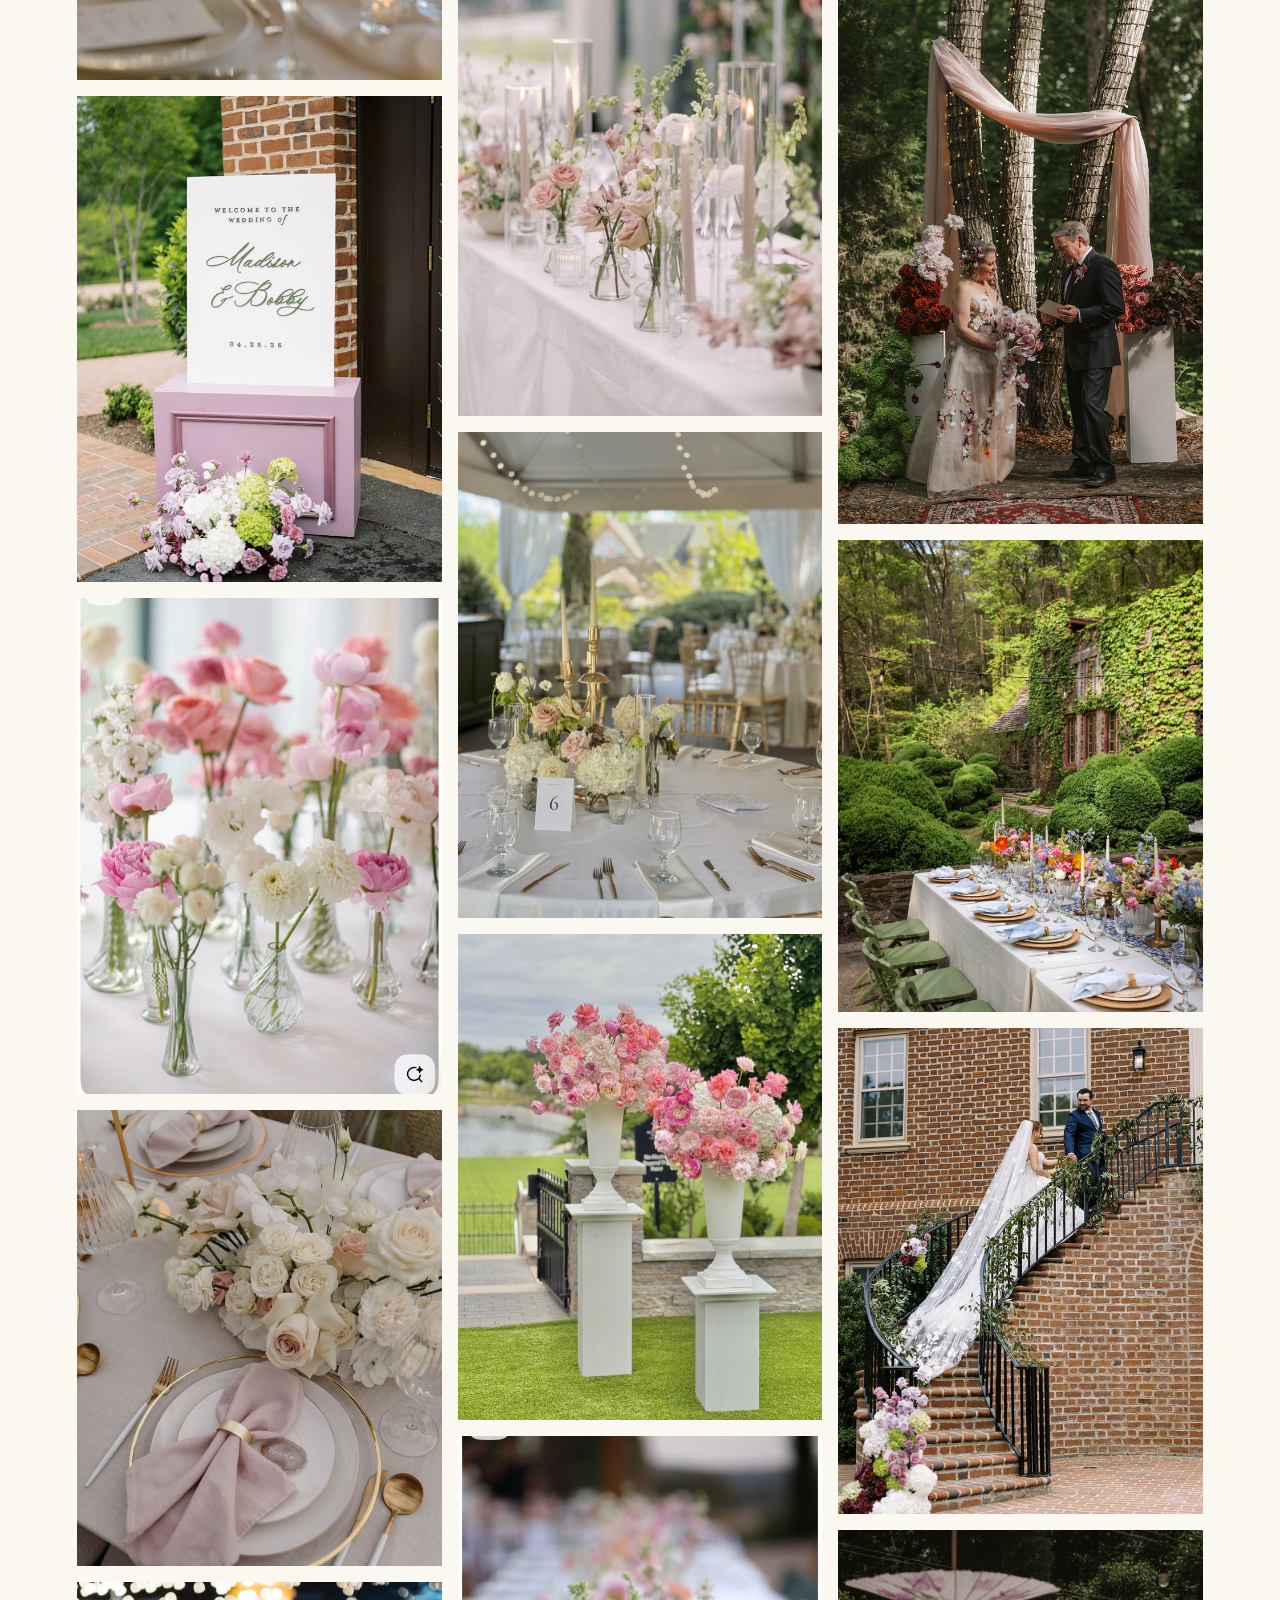
==== commit ee8e0e9a: "add new photos" ====
--- a/index.html
+++ b/index.html
@@ -1,387 +1,423 @@
 <!DOCTYPE html>
 <html lang="en">
+
 <head>
-<meta charset="UTF-8">
-<meta name="viewport" content="width=device-width, initial-scale=1.0">
-<title>Bloombar Weddings — Full-Service Wedding Floral Design in Los Angeles</title>
-<meta name="description" content="Bloombar Weddings is a Los Angeles wedding floral design studio offering full-service floral design and à la carte wedding florals throughout California.">
-<link rel="preconnect" href="https://fonts.googleapis.com">
-<link rel="preconnect" href="https://fonts.gstatic.com" crossorigin>
-<link href="https://fonts.googleapis.com/css2?family=Cormorant+Garamond:ital,wght@0,300;0,400;0,500;0,600;1,400&family=Jost:wght@300;400;500&display=swap" rel="stylesheet">
-<link rel="stylesheet" href="styles.css">
-<link rel="icon" type="image/png" sizes="64x64" href="images/favicon-64.png">
-<link rel="icon" type="image/png" sizes="512x512" href="images/favicon-512.png">
-<link rel="apple-touch-icon" href="images/apple-touch-icon.png">
+  <meta charset="UTF-8">
+  <meta name="viewport" content="width=device-width, initial-scale=1.0">
+  <title>Bloombar Weddings — Full-Service Wedding Floral Design in Los Angeles</title>
+  <meta name="description"
+    content="Bloombar Weddings is a Los Angeles wedding floral design studio offering full-service floral design and à la carte wedding florals throughout California.">
+  <link rel="preconnect" href="https://fonts.googleapis.com">
+  <link rel="preconnect" href="https://fonts.gstatic.com" crossorigin>
+  <link
+    href="https://fonts.googleapis.com/css2?family=Cormorant+Garamond:ital,wght@0,300;0,400;0,500;0,600;1,400&family=Jost:wght@300;400;500&display=swap"
+    rel="stylesheet">
+  <link rel="stylesheet" href="styles.css">
+  <link rel="icon" type="image/png" sizes="64x64" href="images/favicon-64.png">
+  <link rel="icon" type="image/png" sizes="512x512" href="images/favicon-512.png">
+  <link rel="apple-touch-icon" href="images/apple-touch-icon.png">
 </head>
+
 <body>
 
-<!-- ============ SVG SPRITE (decorative flower mark) ============ -->
-<svg width="0" height="0" style="position:absolute" aria-hidden="true">
-  <defs>
-    <g id="flower-mark">
-      <g fill="none" stroke="currentColor" stroke-width="1.6" stroke-linecap="round">
-        <path d="M100 104 C 74 96, 52 74, 56 48 C 60 26, 84 22, 96 38 C 106 52, 106 82, 100 104 Z" transform="rotate(8 100 100)"/>
-        <path d="M100 104 C 74 96, 52 74, 56 48 C 60 26, 84 22, 96 38 C 106 52, 106 82, 100 104 Z" transform="rotate(82 100 100) scale(1.04)" transform-origin="100 100"/>
-        <path d="M100 104 C 74 96, 52 74, 56 48 C 60 26, 84 22, 96 38 C 106 52, 106 82, 100 104 Z" transform="rotate(156 100 100) scale(.97)" transform-origin="100 100"/>
-        <path d="M100 104 C 74 96, 52 74, 56 48 C 60 26, 84 22, 96 38 C 106 52, 106 82, 100 104 Z" transform="rotate(226 100 100) scale(1.06)" transform-origin="100 100"/>
-        <path d="M100 104 C 74 96, 52 74, 56 48 C 60 26, 84 22, 96 38 C 106 52, 106 82, 100 104 Z" transform="rotate(296 100 100)" transform-origin="100 100"/>
-        <ellipse cx="100" cy="100" rx="16" ry="5" transform="rotate(20 100 100)"/>
-        <ellipse cx="100" cy="100" rx="16" ry="5" transform="rotate(85 100 100)"/>
-        <ellipse cx="100" cy="100" rx="16" ry="5" transform="rotate(150 100 100)"/>
+  <!-- ============ SVG SPRITE (decorative flower mark) ============ -->
+  <svg width="0" height="0" style="position:absolute" aria-hidden="true">
+    <defs>
+      <g id="flower-mark">
+        <g fill="none" stroke="currentColor" stroke-width="1.6" stroke-linecap="round">
+          <path d="M100 104 C 74 96, 52 74, 56 48 C 60 26, 84 22, 96 38 C 106 52, 106 82, 100 104 Z"
+            transform="rotate(8 100 100)" />
+          <path d="M100 104 C 74 96, 52 74, 56 48 C 60 26, 84 22, 96 38 C 106 52, 106 82, 100 104 Z"
+            transform="rotate(82 100 100) scale(1.04)" transform-origin="100 100" />
+          <path d="M100 104 C 74 96, 52 74, 56 48 C 60 26, 84 22, 96 38 C 106 52, 106 82, 100 104 Z"
+            transform="rotate(156 100 100) scale(.97)" transform-origin="100 100" />
+          <path d="M100 104 C 74 96, 52 74, 56 48 C 60 26, 84 22, 96 38 C 106 52, 106 82, 100 104 Z"
+            transform="rotate(226 100 100) scale(1.06)" transform-origin="100 100" />
+          <path d="M100 104 C 74 96, 52 74, 56 48 C 60 26, 84 22, 96 38 C 106 52, 106 82, 100 104 Z"
+            transform="rotate(296 100 100)" transform-origin="100 100" />
+          <ellipse cx="100" cy="100" rx="16" ry="5" transform="rotate(20 100 100)" />
+          <ellipse cx="100" cy="100" rx="16" ry="5" transform="rotate(85 100 100)" />
+          <ellipse cx="100" cy="100" rx="16" ry="5" transform="rotate(150 100 100)" />
+        </g>
       </g>
-    </g>
-  </defs>
-</svg>
-
-<!-- ============ HEADER ============ -->
-<header class="site-header" id="top">
-  <a class="brand" href="#top" aria-label="Bloombar Weddings — home">
-    <span class="brand-badge"><img src="images/logo-flower.png" alt=""></span>
-    <span class="brand-text">
-      <span class="brand-name">Bloombar</span>
-      <span class="brand-sub">Weddings</span>
-    </span>
-  </a>
-  <nav class="main-nav" id="mainNav" aria-label="Main">
-    <a href="#full-service">Full-Service</a>
-    <a href="#a-la-carte">À La Carte</a>
-    <a href="#portfolio">Portfolio</a>
-    <a href="#delivery">Delivery</a>
-    <a href="#story">Our Story</a>
-    <a href="#contact" class="nav-cta">Inquire</a>
-  </nav>
-  <button class="nav-toggle" id="navToggle" aria-label="Open menu" aria-expanded="false">
-    <span></span><span></span>
-  </button>
-</header>
-
-<!-- ============ HERO ============ -->
-<section class="hero">
-  <div class="hero-media">
-    <img src="images/Hero_photo.JPEG" alt="Wedding floral arch by Bloombar Weddings">
-    <video autoplay muted loop playsinline preload="auto" poster="images/Hero_photo.JPEG" aria-hidden="true" tabindex="-1">
-      <source src="images/Hero_vid.mp4" type="video/mp4">
-    </video>
-  </div>
-  <div class="hero-inner">
-    <p class="eyebrow light">Los Angeles · California</p>
-    <h1>Full-Service Floral&nbsp;Design</h1>
-    <p class="hero-sub">An elevated floral experience from the first consultation to the final installation.</p>
-    <a class="btn btn-solid" href="#contact">Inquire Now</a>
-    <div class="contact-links light">
-      <a href="tel:+13230000000">+1 (323) 000-0000</a>
-      <a href="mailto:hello@bloombarweddings.com">hello@bloombarweddings.com</a>
-      <a href="https://instagram.com/bloombarweddings" target="_blank" rel="noopener">@bloombarweddings</a>
-    </div>
-  </div>
-</section>
-
-<!-- ============ FULL-SERVICE: DESIGNED AROUND YOUR WEDDING ============ -->
-<section class="about" id="full-service">
-  <div class="about-media">
-    <div class="ph ph-tall">
-      <img src="images/Full_service_wedding/IMG_5690.JPEG" alt="Custom wedding floral design by Bloombar Weddings">
-    </div>
-  </div>
-  <div class="about-body">
-    <p class="eyebrow">Full-Service Floral Design</p>
-    <h2>Designed Around Your Wedding</h2>
-    <p>Every wedding is unique. Our full-service floral design is a completely customized experience created around your venue, style, color palette, and vision.</p>
-    <p>From intimate celebrations to large-scale weddings, we handle every floral detail so you can fully enjoy your day.</p>
-    <a class="btn btn-outline" href="#contact">Inquire Now</a>
-  </div>
-</section>
-
-<!-- ============ WHAT'S INCLUDED ============ -->
-<section class="included">
-  <div class="section-head">
-    <p class="eyebrow">What’s Included</p>
-    <h2>Every floral detail, handled</h2>
-  </div>
-  <ul class="check-grid">
-    <li>Personalized floral consultation</li>
-    <li>Custom mood board &amp; floral proposal</li>
-    <li>Venue walkthrough (when needed)</li>
-    <li>Floral sourcing &amp; ordering</li>
-    <li>Bridal party flowers</li>
-    <li>Ceremony florals</li>
-    <li>Reception floral design</li>
-    <li>Floral installations</li>
-    <li>Delivery</li>
-    <li>Professional setup</li>
-    <li>Breakdown &amp; floral pickup (optional)</li>
-  </ul>
-</section>
-
-<!-- ============ FLORAL DESIGN INCLUDES ============ -->
-<section class="florals">
-  <div class="section-head">
-    <p class="eyebrow">Floral Design Includes</p>
-    <h2>From personal flowers to full reception design</h2>
-  </div>
-  <div class="florals-grid">
-    <div class="floral-col">
-      <h3>Personal Flowers</h3>
-      <ul>
-        <li>Bridal Bouquet</li>
-        <li>Toss Bouquet</li>
-        <li>Bridesmaid Bouquets</li>
-        <li>Boutonnieres</li>
-        <li>Corsages</li>
-        <li>Flower Girl Florals <em>(complimentary)</em></li>
-      </ul>
-    </div>
-    <div class="floral-col">
-      <h3>Ceremony</h3>
-      <ul>
-        <li>Floral Arches</li>
-        <li>Ground Meadows</li>
-        <li>Aisle Flowers</li>
-        <li>Welcome Sign Florals</li>
-        <li>Floral Pillars</li>
-      </ul>
-    </div>
-    <div class="floral-col">
-      <h3>Reception</h3>
-      <ul>
-        <li>Guest Table Centerpieces</li>
-        <li>Bud Vases</li>
-        <li>Ikebana / Kenzan Designs</li>
-        <li>Sweetheart Table</li>
-        <li>Head Table</li>
-        <li>Cake Flowers</li>
-        <li>Bar Florals</li>
-        <li>Lounge Arrangements</li>
-      </ul>
-    </div>
-  </div>
-</section>
-
-<!-- ============ PROCESS ============ -->
-<section class="process" id="process">
-  <div class="section-head">
-    <p class="eyebrow">Our Process</p>
-    <h2>A seamless experience from start to finish</h2>
-  </div>
-  <ol class="steps">
-    <li>
-      <span class="step-num">01</span>
-      <h3>Consultation</h3>
-      <p>We get to know you, your wedding vision, venue, and floral preferences.</p>
-    </li>
-    <li>
-      <span class="step-num">02</span>
-      <h3>Design Proposal</h3>
-      <p>You’ll receive a custom floral proposal tailored specifically to your celebration.</p>
-    </li>
-    <li>
-      <span class="step-num">03</span>
-      <h3>Booking</h3>
-      <p>Your wedding date is secured with a signed contract and retainer.</p>
-    </li>
-    <li>
-      <span class="step-num">04</span>
-      <h3>Floral Production</h3>
-      <p>Every arrangement is designed using premium blooms selected specifically for your wedding.</p>
-    </li>
-    <li>
-      <span class="step-num">05</span>
-      <h3>Installation</h3>
-      <p>Our team delivers and installs every floral element before your guests arrive.</p>
-    </li>
-    <li>
-      <span class="step-num">06</span>
-      <h3>Breakdown</h3>
-      <p>After your celebration, we return to carefully remove and pack all rental items and installations.</p>
-    </li>
-  </ol>
-</section>
-
-<!-- ============ WHY FULL-SERVICE ============ -->
-<section class="why">
-  <div class="section-head">
-    <p class="eyebrow on-green">Why Couples Choose Full-Service</p>
-    <h2>Thoughtfully curated, beautifully executed</h2>
-  </div>
-  <ul class="why-list">
-    <li>Completely customized design</li>
-    <li>Stress-free wedding day</li>
-    <li>Seamless coordination with your planner and venue</li>
-    <li>Professional installation</li>
-    <li>Premium seasonal flowers</li>
-    <li>Every floral detail thoughtfully curated</li>
-  </ul>
-</section>
-
-<!-- ============ À LA CARTE ============ -->
-<section class="alacarte" id="a-la-carte">
-  <div class="section-head">
-    <p class="eyebrow">À La Carte Wedding Florals</p>
-    <h2>Beautiful Wedding Flowers, Simplified</h2>
-    <p class="section-sub">Thoughtfully designed florals for intimate weddings, elopements, and couples who need only the essentials.</p>
-    <a class="btn btn-outline" href="#contact">Order À La Carte</a>
-  </div>
-
-  <div class="alacarte-intro">
-    <div class="alacarte-media">
+    </defs>
+  </svg>
+
+  <!-- ============ HEADER ============ -->
+  <header class="site-header" id="top">
+    <a class="brand" href="#top" aria-label="Bloombar Weddings — home">
+      <span class="brand-badge"><img src="images/logo-flower.png" alt=""></span>
+      <span class="brand-text">
+        <span class="brand-name">Bloombar</span>
+        <span class="brand-sub">Weddings</span>
+      </span>
+    </a>
+    <nav class="main-nav" id="mainNav" aria-label="Main">
+      <a href="#full-service">Full-Service</a>
+      <a href="#a-la-carte">À La Carte</a>
+      <a href="#portfolio">Portfolio</a>
+      <a href="#delivery">Delivery</a>
+      <a href="#story">Our Story</a>
+      <a href="#contact" class="nav-cta">Inquire</a>
+    </nav>
+    <button class="nav-toggle" id="navToggle" aria-label="Open menu" aria-expanded="false">
+      <span></span><span></span>
+    </button>
+  </header>
+
+  <!-- ============ HERO ============ -->
+  <section class="hero">
+    <div class="hero-media">
+      <img src="images/Hero_photo.JPEG" alt="Wedding floral arch by Bloombar Weddings">
+      <video autoplay muted loop playsinline preload="auto" poster="images/Hero_photo.JPEG" aria-hidden="true"
+        tabindex="-1">
+        <source src="images/Hero_vid.mp4" type="video/mp4">
+      </video>
+    </div>
+    <div class="hero-inner">
+      <p class="eyebrow light">Los Angeles · California</p>
+      <h1>Full-Service Floral&nbsp;Design</h1>
+      <p class="hero-sub">An elevated floral experience from the first consultation to the final installation.</p>
+      <a class="btn btn-solid" href="#contact">Inquire Now</a>
+      <div class="contact-links light">
+        <a href="tel:+13230000000">+1 (323) 000-0000</a>
+        <a href="mailto:hello@bloombarweddings.com">hello@bloombarweddings.com</a>
+        <a href="https://instagram.com/bloombarweddings" target="_blank" rel="noopener">@bloombarweddings</a>
+      </div>
+    </div>
+  </section>
+
+  <!-- ============ FULL-SERVICE: DESIGNED AROUND YOUR WEDDING ============ -->
+  <section class="about" id="full-service">
+    <div class="about-media">
       <div class="ph ph-tall">
-        <img src="images/A_LA_CARTE/IMG_6223.JPEG" alt="À la carte wedding florals by Bloombar Weddings">
-      </div>
-    </div>
-    <div class="alacarte-body">
-      <h3 class="sub-title">Floral Design Without Full-Service</h3>
-      <p>Our à la carte collection is perfect for couples who love beautiful flowers but don’t require full-service floral design.</p>
-      <p>Choose only the pieces you need, and we’ll create them with the same attention to detail and premium blooms.</p>
-      <p>Ideal for intimate weddings, courthouse ceremonies, backyard celebrations, and destination weddings.</p>
-      <h3 class="list-title">Perfect For</h3>
-      <ul class="tag-list">
-        <li>Elopements</li>
-        <li>Micro Weddings</li>
-        <li>Courthouse Weddings</li>
-        <li>DIY Weddings</li>
-        <li>Destination Weddings</li>
-        <li>Couples with their own planner or decorator</li>
-      </ul>
-    </div>
-  </div>
-
-  <div class="available">
-    <h3 class="sub-title centered">Available Florals</h3>
-    <div class="florals-grid two">
+        <img src="images/Full_service_wedding/IMG_5690.JPEG" alt="Custom wedding floral design by Bloombar Weddings">
+      </div>
+    </div>
+    <div class="about-body">
+      <p class="eyebrow">Full-Service Floral Design</p>
+      <h2>Designed Around Your Wedding</h2>
+      <p>Every wedding is unique. Our full-service floral design is a completely customized experience created around
+        your venue, style, color palette, and vision.</p>
+      <p>From intimate celebrations to large-scale weddings, we handle every floral detail so you can fully enjoy your
+        day.</p>
+      <a class="btn btn-outline" href="#contact">Inquire Now</a>
+    </div>
+  </section>
+
+  <!-- ============ WHAT'S INCLUDED ============ -->
+  <section class="included">
+    <div class="section-head">
+      <p class="eyebrow">What’s Included</p>
+      <h2>Every floral detail, handled</h2>
+    </div>
+    <ul class="check-grid">
+      <li>Personalized floral consultation</li>
+      <li>Custom mood board &amp; floral proposal</li>
+      <li>Venue walkthrough (when needed)</li>
+      <li>Floral sourcing &amp; ordering</li>
+      <li>Bridal party flowers</li>
+      <li>Ceremony florals</li>
+      <li>Reception floral design</li>
+      <li>Floral installations</li>
+      <li>Delivery</li>
+      <li>Professional setup</li>
+      <li>Breakdown &amp; floral pickup (optional)</li>
+    </ul>
+  </section>
+
+  <!-- ============ FLORAL DESIGN INCLUDES ============ -->
+  <section class="florals">
+    <div class="section-head">
+      <p class="eyebrow">Floral Design Includes</p>
+      <h2>From personal flowers to full reception design</h2>
+    </div>
+    <div class="florals-grid">
       <div class="floral-col">
         <h3>Personal Flowers</h3>
         <ul>
           <li>Bridal Bouquet</li>
           <li>Toss Bouquet</li>
           <li>Bridesmaid Bouquets</li>
-          <li>Groom Boutonniere</li>
-          <li>Groomsmen Boutonnieres</li>
+          <li>Boutonnieres</li>
           <li>Corsages</li>
-          <li>Flower Girl Basket</li>
+          <li>Flower Girl Florals <em>(complimentary)</em></li>
+        </ul>
+      </div>
+      <div class="floral-col">
+        <h3>Ceremony</h3>
+        <ul>
+          <li>Floral Arches</li>
+          <li>Ground Meadows</li>
+          <li>Aisle Flowers</li>
+          <li>Welcome Sign Florals</li>
+          <li>Floral Pillars</li>
         </ul>
       </div>
       <div class="floral-col">
         <h3>Reception</h3>
         <ul>
-          <li>Bud Vase Collections</li>
-          <li>Kenzan Arrangements</li>
-          <li>Sweetheart Table Florals</li>
+          <li>Candles & Styling</li>
+          <li>Guest Table Centerpieces</li>
+          <li>Bud Vases</li>
+          <li>Ikebana / Kenzan Designs</li>
+          <li>Sweetheart Table</li>
+          <li>Head Table</li>
           <li>Cake Flowers</li>
-        </ul>
-      </div>
-    </div>
+          <li>Bar Florals</li>
+          <li>Lounge Arrangements</li>
+        </ul>
+      </div>
+    </div>
+  </section>
+
+  <!-- ============ PROCESS ============ -->
+  <section class="process" id="process">
+    <div class="section-head">
+      <p class="eyebrow">Our Process</p>
+      <h2>A seamless experience from start to finish</h2>
+    </div>
+    <ol class="steps">
+      <li>
+        <span class="step-num">01</span>
+        <h3>Consultation</h3>
+        <p>We get to know you, your wedding vision, venue, and floral preferences.</p>
+      </li>
+      <li>
+        <span class="step-num">02</span>
+        <h3>Design Proposal</h3>
+        <p>You’ll receive a custom floral proposal tailored specifically to your celebration.</p>
+      </li>
+      <li>
+        <span class="step-num">03</span>
+        <h3>Booking</h3>
+        <p>Your wedding date is secured with a signed contract and retainer.</p>
+      </li>
+      <li>
+        <span class="step-num">04</span>
+        <h3>Floral Production</h3>
+        <p>Every arrangement is designed using premium blooms selected specifically for your wedding.</p>
+      </li>
+      <li>
+        <span class="step-num">05</span>
+        <h3>Installation</h3>
+        <p>Our team delivers and installs every floral element before your guests arrive.</p>
+      </li>
+      <li>
+        <span class="step-num">06</span>
+        <h3>Breakdown</h3>
+        <p>After your celebration, we return to carefully remove and pack all rental items and installations.</p>
+      </li>
+    </ol>
+  </section>
+
+  <!-- ============ WHY FULL-SERVICE ============ -->
+  <section class="why">
+    <div class="section-head">
+      <p class="eyebrow on-green">Why Couples Choose Full-Service</p>
+      <h2>Thoughtfully curated, beautifully executed</h2>
+    </div>
+    <ul class="why-list">
+      <li>Completely customized design</li>
+      <li>Stress-free wedding day</li>
+      <li>Seamless coordination with your planner and venue</li>
+      <li>Professional installation</li>
+      <li>Premium seasonal flowers</li>
+      <li>Every floral detail thoughtfully curated</li>
+    </ul>
+  </section>
+
+  <!-- ============ À LA CARTE ============ -->
+  <section class="alacarte" id="a-la-carte">
+    <div class="section-head">
+      <p class="eyebrow">À La Carte Wedding Florals</p>
+      <h2>Beautiful Wedding Flowers, Simplified</h2>
+      <p class="section-sub">Thoughtfully designed florals for intimate weddings, elopements, and couples who need only
+        the essentials.</p>
+      <a class="btn btn-outline" href="#contact">Order À La Carte</a>
+    </div>
+
+    <div class="alacarte-intro">
+      <div class="alacarte-media">
+        <div class="ph ph-tall">
+          <img src="images/A_LA_CARTE/IMG_6223.JPEG" alt="À la carte wedding florals by Bloombar Weddings">
+        </div>
+      </div>
+      <div class="alacarte-body">
+        <h3 class="sub-title">Floral Design Without Full-Service</h3>
+        <p>Our à la carte collection is perfect for couples who love beautiful flowers but don’t require full-service
+          floral design.</p>
+        <p>Choose only the pieces you need, and we’ll create them with the same attention to detail and premium blooms.
+        </p>
+        <p>Ideal for intimate weddings, courthouse ceremonies, backyard celebrations, and destination weddings.</p>
+        <h3 class="list-title">Perfect For</h3>
+        <ul class="tag-list">
+          <li>Elopements</li>
+          <li>Micro Weddings</li>
+          <li>Courthouse Weddings</li>
+          <li>DIY Weddings</li>
+          <li>Destination Weddings</li>
+          <li>Couples with their own planner or decorator</li>
+        </ul>
+      </div>
+    </div>
+
+    <div class="available">
+      <h3 class="sub-title centered">Available Florals</h3>
+      <div class="florals-grid two">
+        <div class="floral-col">
+          <h3>Personal Flowers</h3>
+          <ul>
+            <li>Bridal Bouquet</li>
+            <li>Toss Bouquet</li>
+            <li>Bridesmaid Bouquets</li>
+            <li>Groom Boutonniere</li>
+            <li>Groomsmen Boutonnieres</li>
+            <li>Corsages</li>
+            <li>Flower Girl Basket</li>
+          </ul>
+        </div>
+        <div class="floral-col">
+          <h3>Reception</h3>
+          <ul>
+            <li>Bud Vase Collections</li>
+            <li>Kenzan Arrangements</li>
+            <li>Sweetheart Table Florals</li>
+            <li>Cake Flowers</li>
+          </ul>
+        </div>
+      </div>
+    </div>
+  </section>
+
+  <!-- ============ PORTFOLIO ============ -->
+  <section class="portfolio" id="portfolio">
+    <div class="section-head">
+      <p class="eyebrow">Portfolio</p>
+      <h2>A collection of our favorite celebrations</h2>
+    </div>
+    <div class="filter" id="portfolioFilter" role="tablist" aria-label="Portfolio categories">
+      <button class="filter-btn is-active" data-filter="all" role="tab" aria-selected="true">All</button>
+      <button class="filter-btn" data-filter="full-service" role="tab" aria-selected="false">Full-Service
+        Weddings</button>
+      <button class="filter-btn" data-filter="a-la-carte" role="tab" aria-selected="false">À La Carte</button>
+      <button class="filter-btn" data-filter="installations" role="tab" aria-selected="false">Floral
+        Installations</button>
+      <button class="filter-btn" data-filter="bud-vases" role="tab" aria-selected="false">Bud Vases &amp;
+        Ikebana</button>
+      <button class="filter-btn" data-filter="candle-decor" role="tab" aria-selected="false">Candle Decor</button>
+    </div>
+    <div class="masonry" id="masonry"></div>
+  </section>
+
+  <!-- Lightbox -->
+  <div class="lightbox" id="lightbox" hidden role="dialog" aria-modal="true" aria-label="Photo viewer">
+    <button class="lb-btn lb-close" id="lbClose" aria-label="Close">&times;</button>
+    <button class="lb-btn lb-prev" id="lbPrev" aria-label="Previous photo">&#8249;</button>
+    <img class="lb-img" id="lbImg" src="" alt="Bloombar Weddings portfolio photo">
+    <button class="lb-btn lb-next" id="lbNext" aria-label="Next photo">&#8250;</button>
   </div>
-</section>
-
-<!-- ============ PORTFOLIO ============ -->
-<section class="portfolio" id="portfolio">
-  <div class="section-head">
-    <p class="eyebrow">Portfolio</p>
-    <h2>A collection of our favorite celebrations</h2>
-  </div>
-  <div class="filter" id="portfolioFilter" role="tablist" aria-label="Portfolio categories">
-    <button class="filter-btn is-active" data-filter="all" role="tab" aria-selected="true">All</button>
-    <button class="filter-btn" data-filter="full-service" role="tab" aria-selected="false">Full-Service Weddings</button>
-    <button class="filter-btn" data-filter="a-la-carte" role="tab" aria-selected="false">À La Carte</button>
-    <button class="filter-btn" data-filter="installations" role="tab" aria-selected="false">Floral Installations</button>
-  </div>
-  <div class="masonry" id="masonry"></div>
-</section>
-
-<!-- Lightbox -->
-<div class="lightbox" id="lightbox" hidden role="dialog" aria-modal="true" aria-label="Photo viewer">
-  <button class="lb-btn lb-close" id="lbClose" aria-label="Close">&times;</button>
-  <button class="lb-btn lb-prev" id="lbPrev" aria-label="Previous photo">&#8249;</button>
-  <img class="lb-img" id="lbImg" src="" alt="Bloombar Weddings portfolio photo">
-  <button class="lb-btn lb-next" id="lbNext" aria-label="Next photo">&#8250;</button>
-</div>
-
-<!-- ============ DELIVERY & SETUP ============ -->
-<section class="travel" id="delivery">
-  <div class="section-head">
-    <p class="eyebrow on-green">Delivery &amp; Setup</p>
-    <h2>Seamless Delivery, Professional Installation</h2>
-    <p class="section-sub">Beautiful florals, wherever your celebration takes place. Based in Los Angeles, we proudly provide wedding floral design throughout California — Malibu, Santa Barbara, Orange County, Palm Springs, San Diego, and beyond.</p>
-  </div>
-  <div class="travel-grid">
-    <div class="travel-item">
-      <h3>What’s Included</h3>
-      <ul>
-        <li>Professional floral transportation</li>
-        <li>On-site installation</li>
-        <li>Coordination with your planner and venue</li>
-        <li>Careful placement of every floral detail</li>
-        <li>Optional post-event breakdown and pickup</li>
-      </ul>
-    </div>
-    <div class="travel-item">
-      <h3>Travel Fees</h3>
-      <p class="travel-note">Travel fees may apply for weddings outside the Los Angeles area and are based on:</p>
-      <ul>
-        <li>Venue location</li>
-        <li>Travel distance</li>
-        <li>Installation requirements</li>
-        <li>Event schedule</li>
-      </ul>
-      <p class="travel-note">A custom travel quote will be included with your floral proposal.</p>
-    </div>
-  </div>
-</section>
-
-<!-- ============ OUR STORY ============ -->
-<section class="story" id="story">
-  <div class="section-head">
-    <p class="eyebrow">Our Story</p>
-    <h2>Rooted in Creativity. Designed for Unforgettable Celebrations.</h2>
-  </div>
-  <div class="story-body">
-    <p>BloomBar began its journey in Los Angeles in 2023 with a simple belief: flowers have the power to transform ordinary moments into unforgettable memories.</p>
-    <p>The story continued in Charlotte, North Carolina, where BloomBar continued to grow, refining its style and developing a signature approach to modern floral design.</p>
-    <p>Since 2026, BloomBar has expanded into wedding floral design, offering both full-service wedding florals and thoughtfully crafted everyday arrangements. While weddings have become an important part of our story, our passion for creating beautiful flowers remains at the heart of everything we do.</p>
-    <p>As BloomBar continues to grow, the next chapter begins in Los Angeles. Starting in 2027, we’re returning to the city where our story first began, bringing our passion for thoughtful floral design to weddings and celebrations across Southern California.</p>
-    <p>We believe flowers are more than beautiful details — they set the atmosphere, tell a story, and become part of the memories that last long after the celebration is over.</p>
-    <p>Whether we’re designing an intimate ceremony, creating large-scale floral installations, or crafting a bouquet for a meaningful occasion, every arrangement is created with intention, artistry, and a deep appreciation for life’s most special moments.</p>
-  </div>
-  <p class="story-quote">Every celebration has a story.<br>We’re here to help it bloom.</p>
-</section>
-
-<!-- ============ CONTACT / CTA ============ -->
-<section class="contact" id="contact">
-  <img class="contact-logo" src="images/bloombar-logo.png" alt="Bloombar Weddings">
-  <h2>Let’s Create Something Beautiful Together</h2>
-  <p class="contact-sub">Every wedding begins with a conversation.<br>Schedule your complimentary consultation and let’s bring your vision to life.</p>
-  <form class="inquiry" action="mailto:hello@bloombarweddings.com" method="post" enctype="text/plain">
-    <div class="form-row">
-      <label>Your name<input type="text" name="name" required autocomplete="name"></label>
-      <label>Email<input type="email" name="email" required autocomplete="email"></label>
-    </div>
-    <div class="form-row">
-      <label>Wedding date<input type="date" name="date"></label>
-      <label>Venue / location<input type="text" name="venue" placeholder="e.g. Malibu, CA"></label>
-    </div>
-    <label>Tell us about your vision<textarea name="message" rows="4" placeholder="Style, colors, guest count — anything that helps us dream with you"></textarea></label>
-    <button class="btn btn-cream" type="submit">Inquire Now</button>
-  </form>
-  <div class="contact-links light">
-    <a href="tel:+13230000000">+1 (323) 000-0000</a>
-    <a href="mailto:hello@bloombarweddings.com">hello@bloombarweddings.com</a>
-    <a href="https://instagram.com/bloombarweddings" target="_blank" rel="noopener">@bloombarweddings</a>
-  </div>
-</section>
-
-<!-- ============ FOOTER ============ -->
-<footer class="site-footer">
-  <nav class="footer-nav" aria-label="Footer">
-    <a href="#full-service">Full-Service</a>
-    <a href="#a-la-carte">À La Carte</a>
-    <a href="#portfolio">Portfolio</a>
-    <a href="#delivery">Delivery</a>
-    <a href="#story">Our Story</a>
-    <a href="#contact">Contact</a>
-  </nav>
-  <p class="footer-copy">© Bloombar Weddings · Los Angeles, CA · All rights reserved</p>
-</footer>
-
-<script src="script.js"></script>
+
+  <!-- ============ DELIVERY & SETUP ============ -->
+  <section class="travel" id="delivery">
+    <div class="section-head">
+      <p class="eyebrow on-green">Delivery &amp; Setup</p>
+      <h2>Seamless Delivery, Professional Installation</h2>
+      <p class="section-sub">Beautiful florals, wherever your celebration takes place. Based in Los Angeles, we proudly
+        provide wedding floral design throughout California — Malibu, Santa Barbara, Orange County, Palm Springs, San
+        Diego, and beyond.</p>
+    </div>
+    <div class="travel-grid">
+      <div class="travel-item">
+        <h3>What’s Included</h3>
+        <ul>
+          <li>Professional floral transportation</li>
+          <li>On-site installation</li>
+          <li>Coordination with your planner and venue</li>
+          <li>Careful placement of every floral detail</li>
+          <li>Optional post-event breakdown and pickup</li>
+        </ul>
+      </div>
+      <div class="travel-item">
+        <h3>Travel Fees</h3>
+        <p class="travel-note">Travel fees may apply for weddings outside the Los Angeles area and are based on:</p>
+        <ul>
+          <li>Venue location</li>
+          <li>Travel distance</li>
+          <li>Installation requirements</li>
+          <li>Event schedule</li>
+        </ul>
+        <p class="travel-note">A custom travel quote will be included with your floral proposal.</p>
+      </div>
+    </div>
+  </section>
+
+  <!-- ============ OUR STORY ============ -->
+  <section class="story" id="story">
+    <div class="section-head">
+      <p class="eyebrow">Our Story</p>
+      <h2>Rooted in Creativity. Designed for Unforgettable Celebrations.</h2>
+    </div>
+    <div class="story-body">
+      <p>BloomBar began its journey in Los Angeles in 2023 with a simple belief: flowers have the power to transform
+        ordinary moments into unforgettable memories.</p>
+      <p>The story continued in Charlotte, North Carolina, where BloomBar continued to grow, refining its style and
+        developing a signature approach to modern floral design.</p>
+      <p>Since 2026, BloomBar has expanded into wedding floral design, offering both full-service wedding florals and
+        thoughtfully crafted everyday arrangements. While weddings have become an important part of our story, our
+        passion for creating beautiful flowers remains at the heart of everything we do.</p>
+      <p>As BloomBar continues to grow, the next chapter begins in Los Angeles. Starting in 2027, we’re returning to the
+        city where our story first began, bringing our passion for thoughtful floral design to weddings and celebrations
+        across Southern California.</p>
+      <p>We believe flowers are more than beautiful details — they set the atmosphere, tell a story, and become part of
+        the memories that last long after the celebration is over.</p>
+      <p>Whether we’re designing an intimate ceremony, creating large-scale floral installations, or crafting a bouquet
+        for a meaningful occasion, every arrangement is created with intention, artistry, and a deep appreciation for
+        life’s most special moments.</p>
+    </div>
+    <p class="story-quote">Every celebration has a story.<br>We’re here to help it bloom.</p>
+  </section>
+
+  <!-- ============ CONTACT / CTA ============ -->
+  <section class="contact" id="contact">
+    <img class="contact-logo" src="images/bloombar-logo.png" alt="Bloombar Weddings">
+    <h2>Let’s Create Something Beautiful Together</h2>
+    <p class="contact-sub">Every wedding begins with a conversation.<br>Schedule your complimentary consultation and
+      let’s bring your vision to life.</p>
+    <form class="inquiry" action="mailto:hello@bloombarweddings.com" method="post" enctype="text/plain">
+      <div class="form-row">
+        <label>Your name<input type="text" name="name" required autocomplete="name"></label>
+        <label>Email<input type="email" name="email" required autocomplete="email"></label>
+      </div>
+      <div class="form-row">
+        <label>Wedding date<input type="date" name="date"></label>
+        <label>Venue / location<input type="text" name="venue" placeholder="e.g. Malibu, CA"></label>
+      </div>
+      <label>Tell us about your vision<textarea name="message" rows="4"
+          placeholder="Style, colors, guest count — anything that helps us dream with you"></textarea></label>
+      <button class="btn btn-cream" type="submit">Inquire Now</button>
+    </form>
+    <div class="contact-links light">
+      <a href="tel:+13230000000">+1 (323) 000-0000</a>
+      <a href="mailto:hello@bloombarweddings.com">hello@bloombarweddings.com</a>
+      <a href="https://instagram.com/bloombarweddings" target="_blank" rel="noopener">@bloombarweddings</a>
+    </div>
+  </section>
+
+  <!-- ============ FOOTER ============ -->
+  <footer class="site-footer">
+    <nav class="footer-nav" aria-label="Footer">
+      <a href="#full-service">Full-Service</a>
+      <a href="#a-la-carte">À La Carte</a>
+      <a href="#portfolio">Portfolio</a>
+      <a href="#delivery">Delivery</a>
+      <a href="#story">Our Story</a>
+      <a href="#contact">Contact</a>
+    </nav>
+    <p class="footer-copy">© Bloombar Weddings · Los Angeles, CA · All rights reserved</p>
+  </footer>
+
+  <script src="script.js"></script>
 </body>
-</html>
+
+</html>
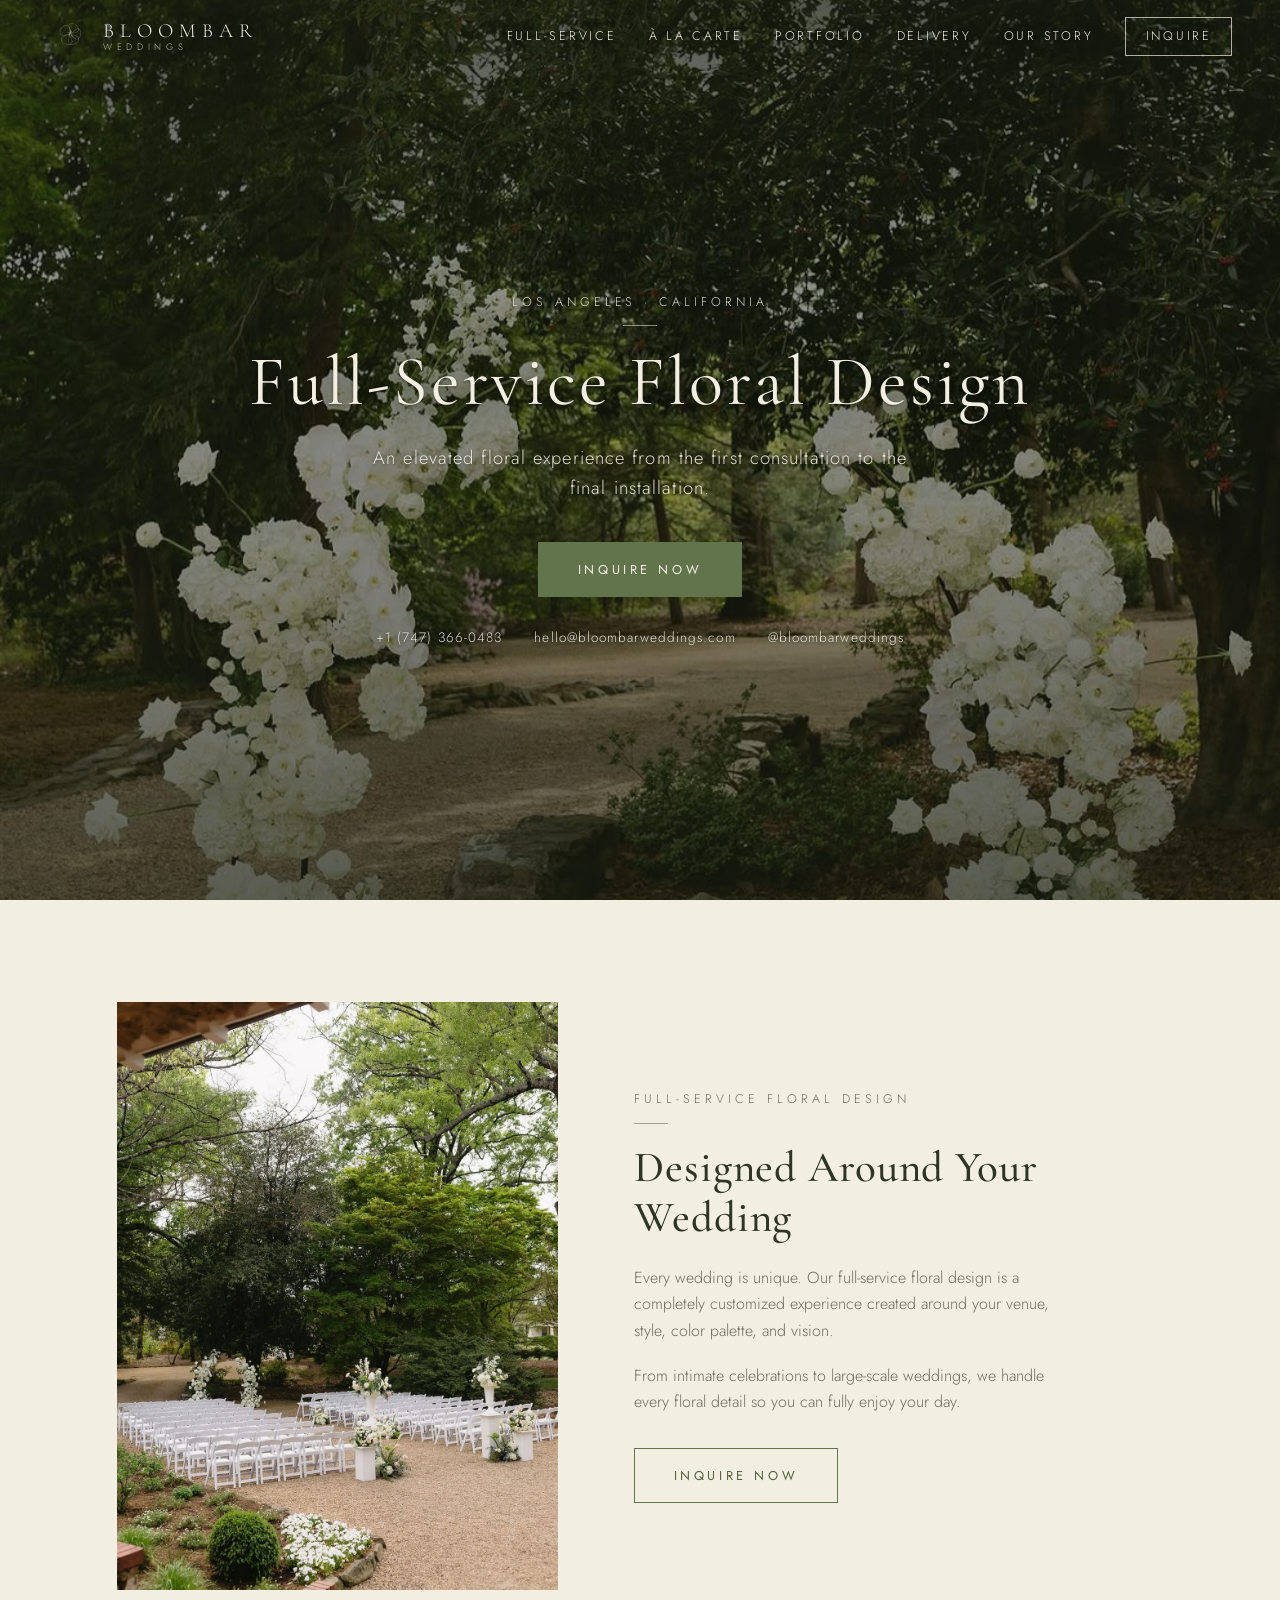
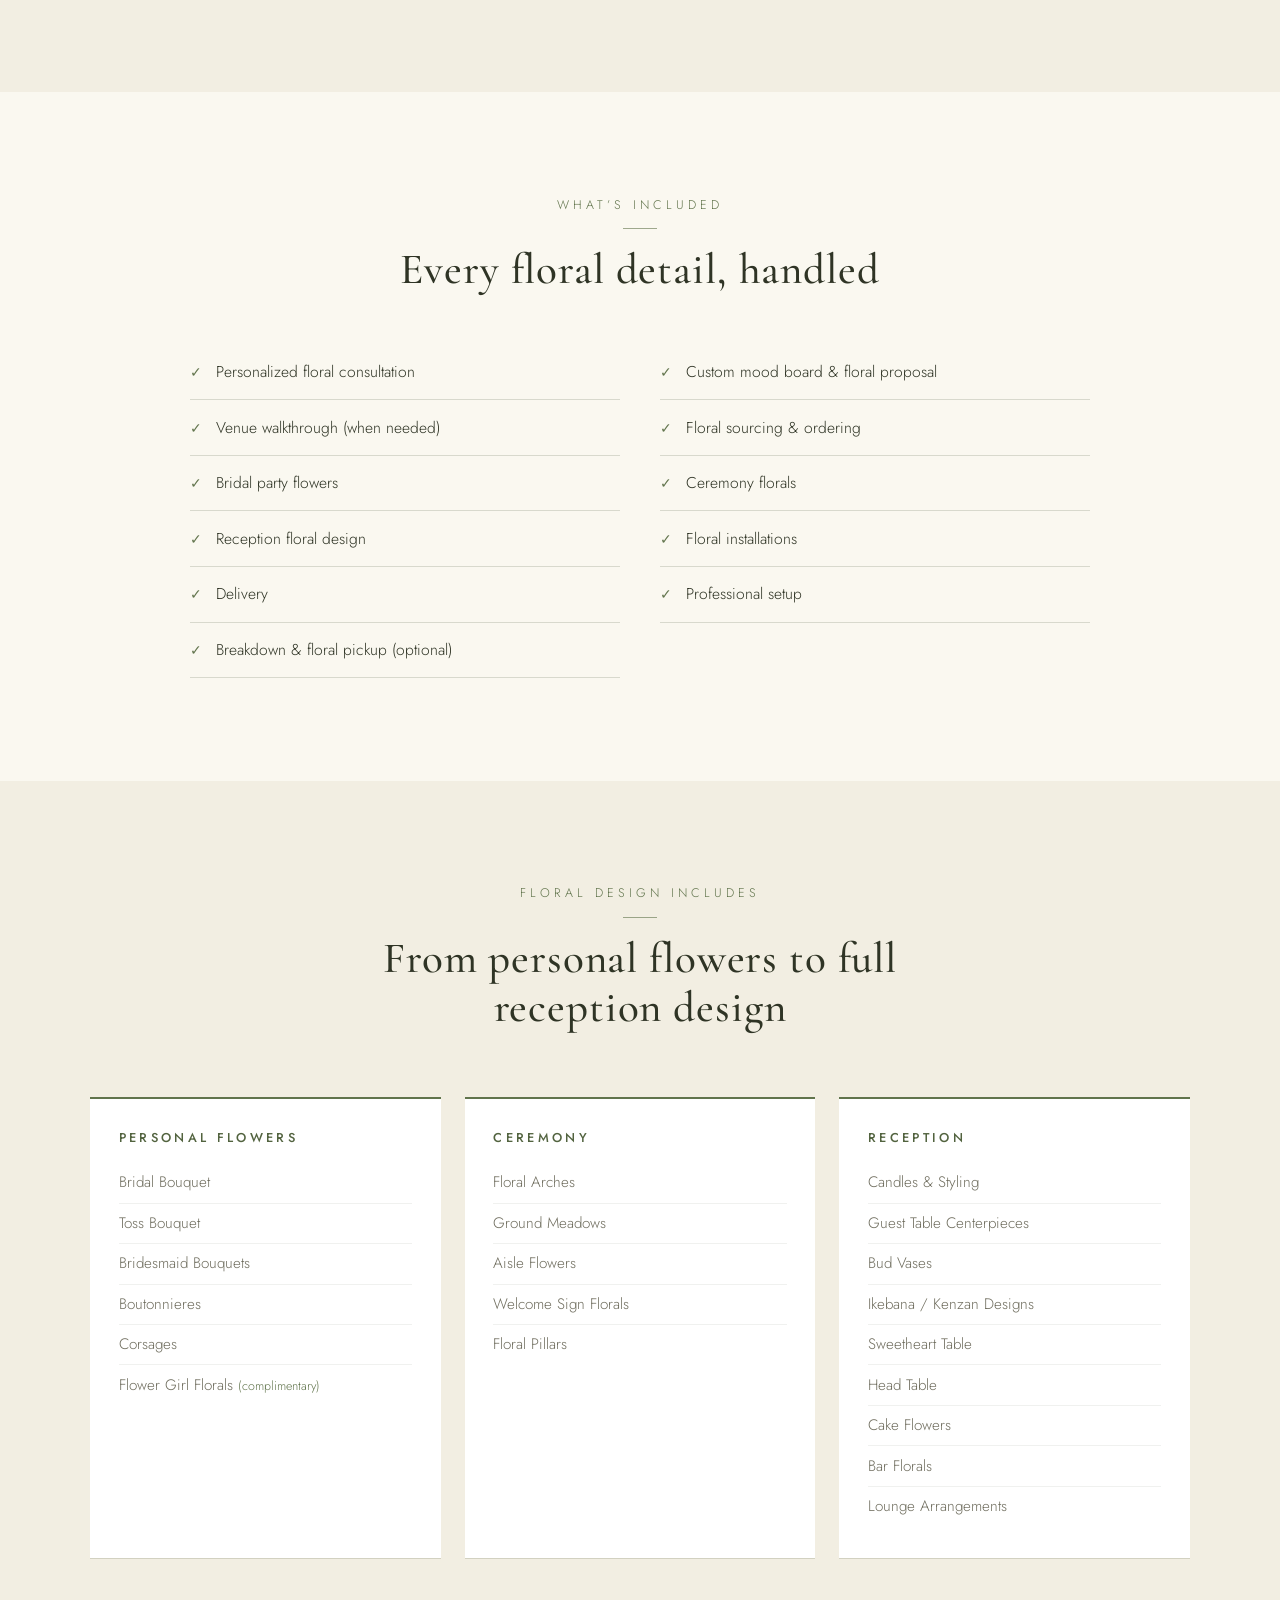
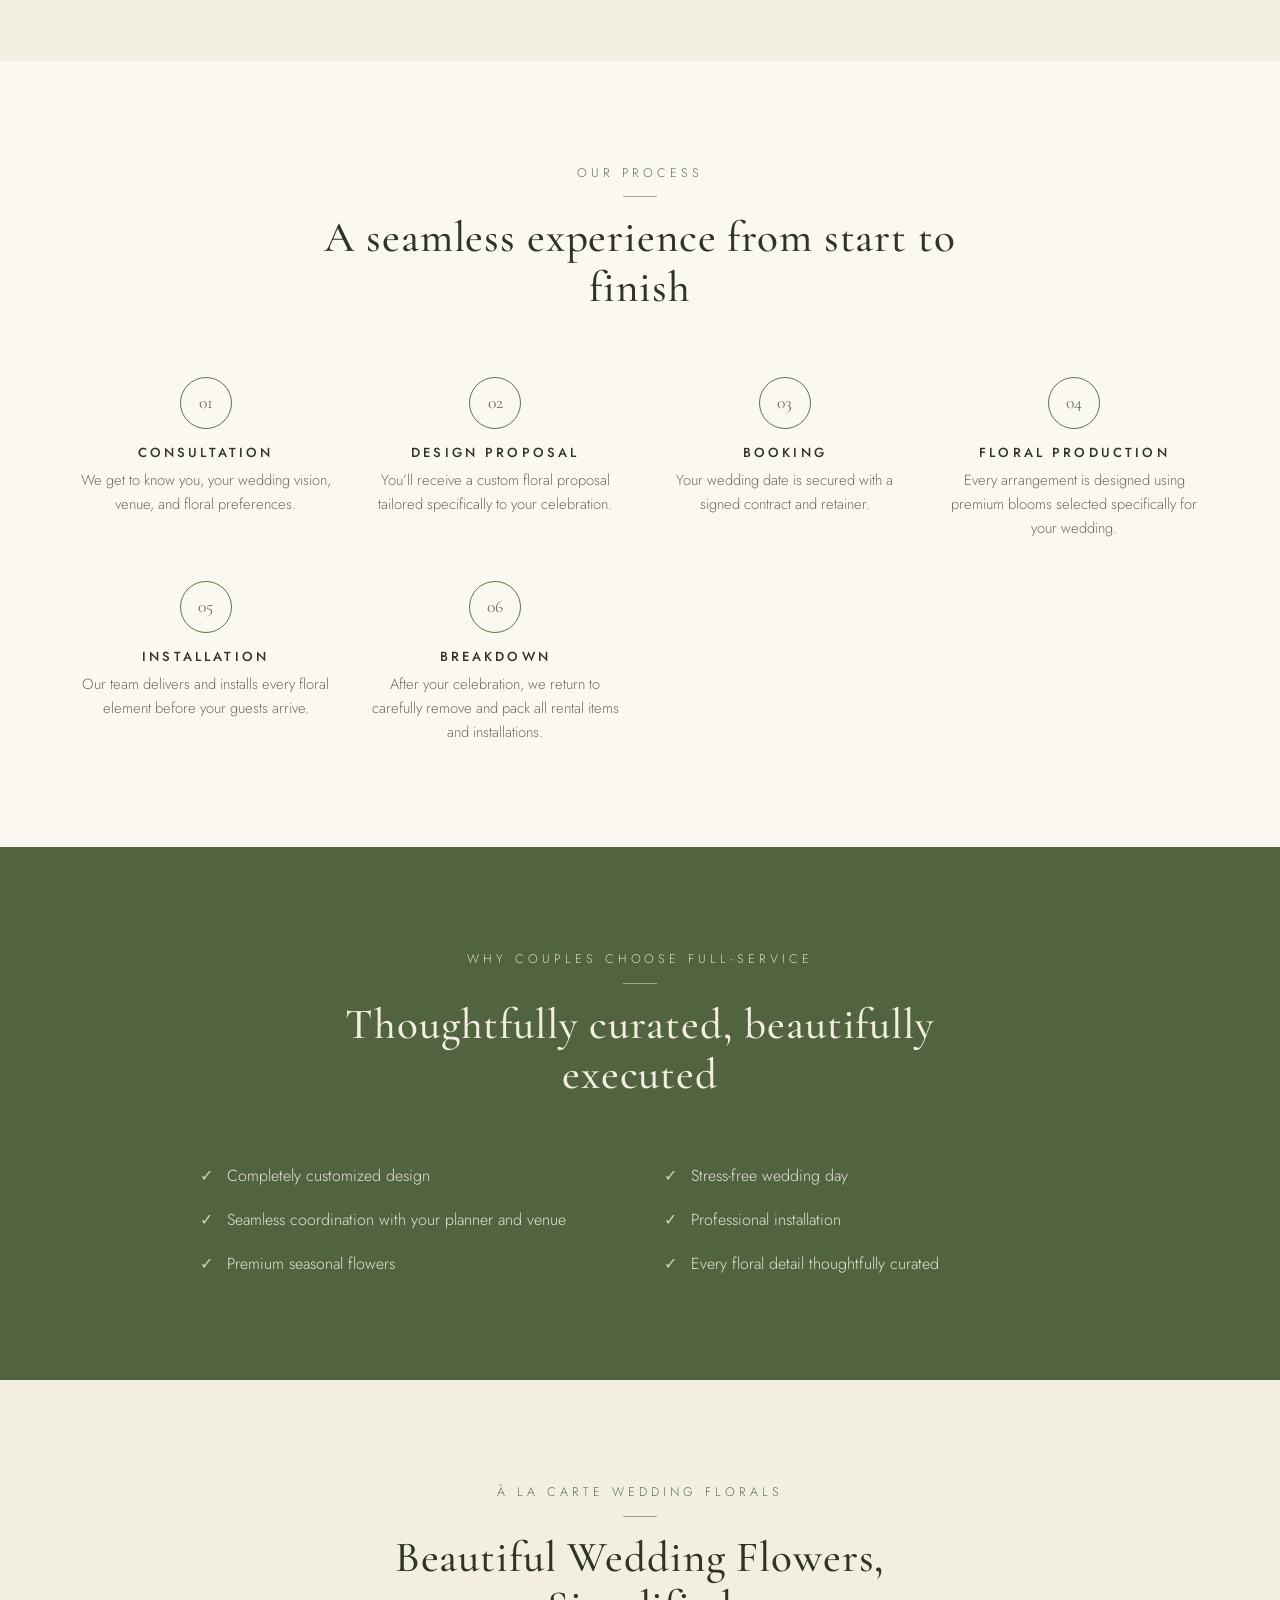
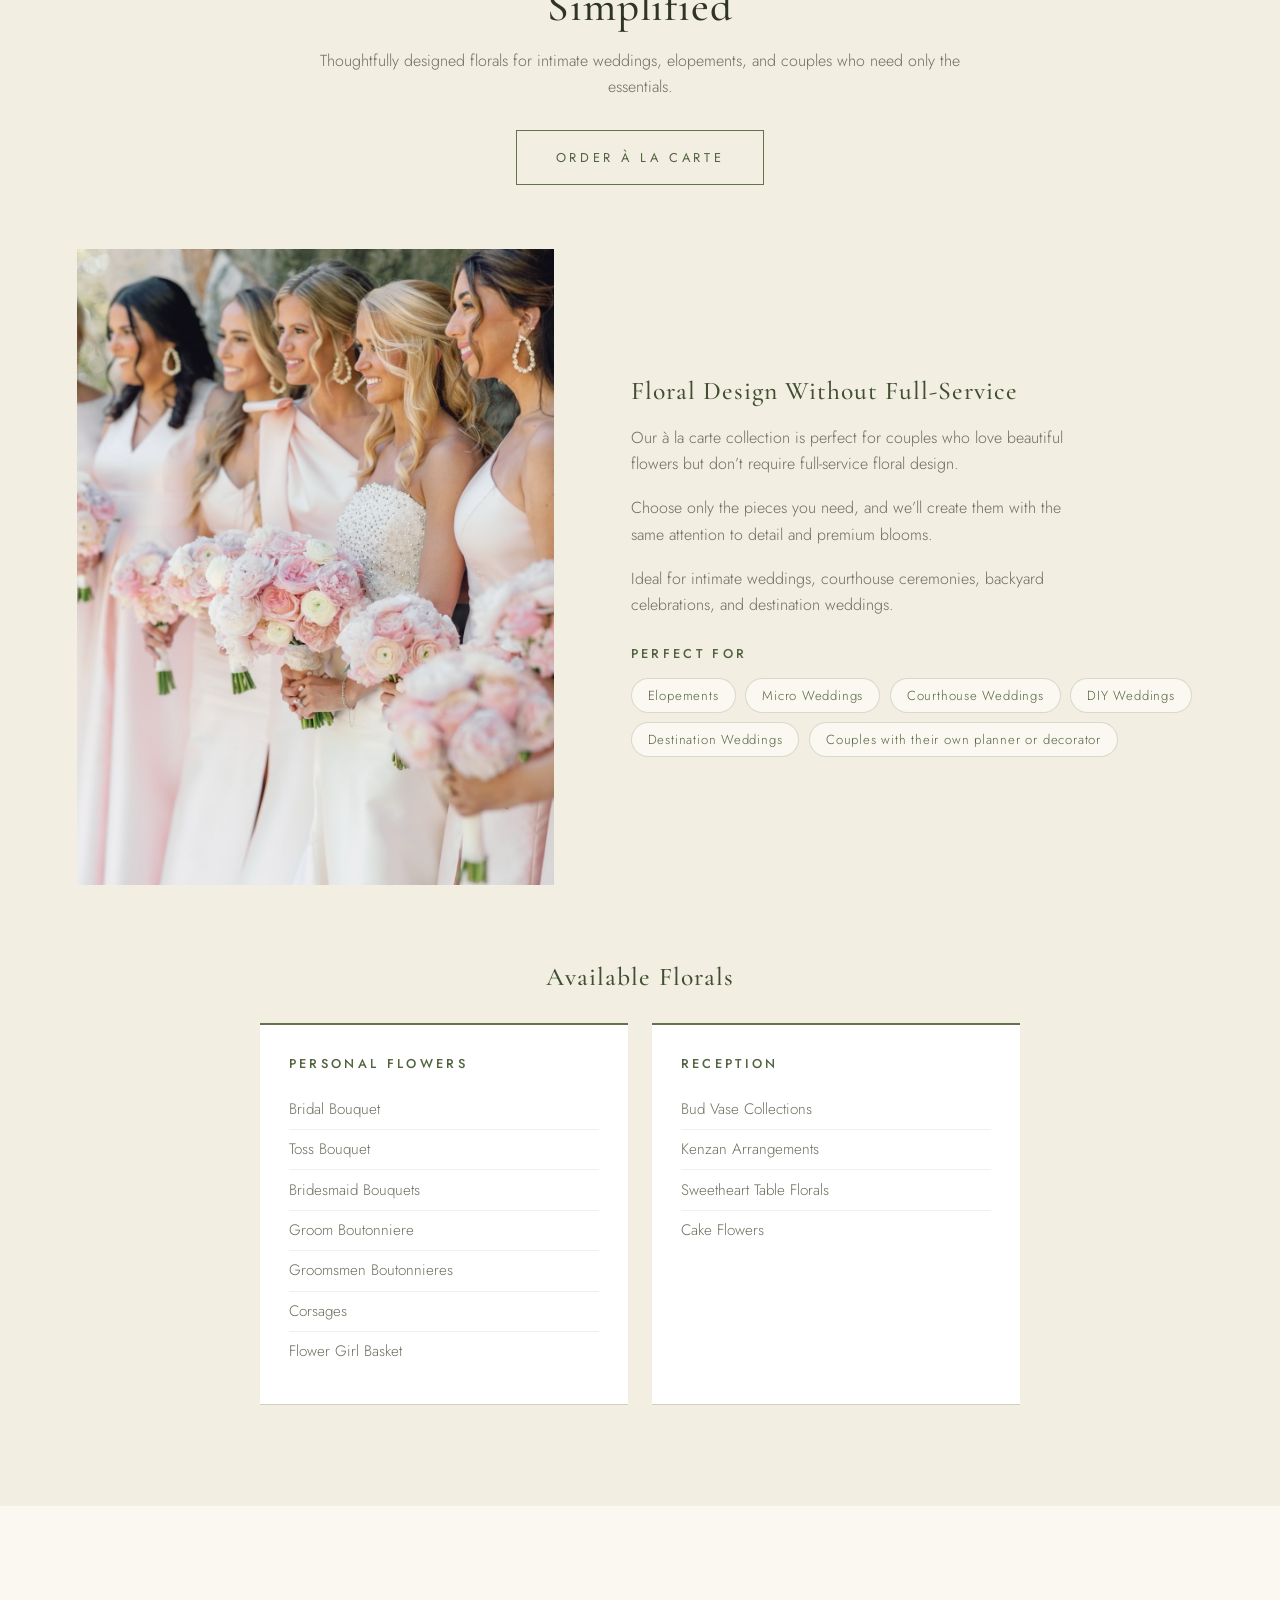
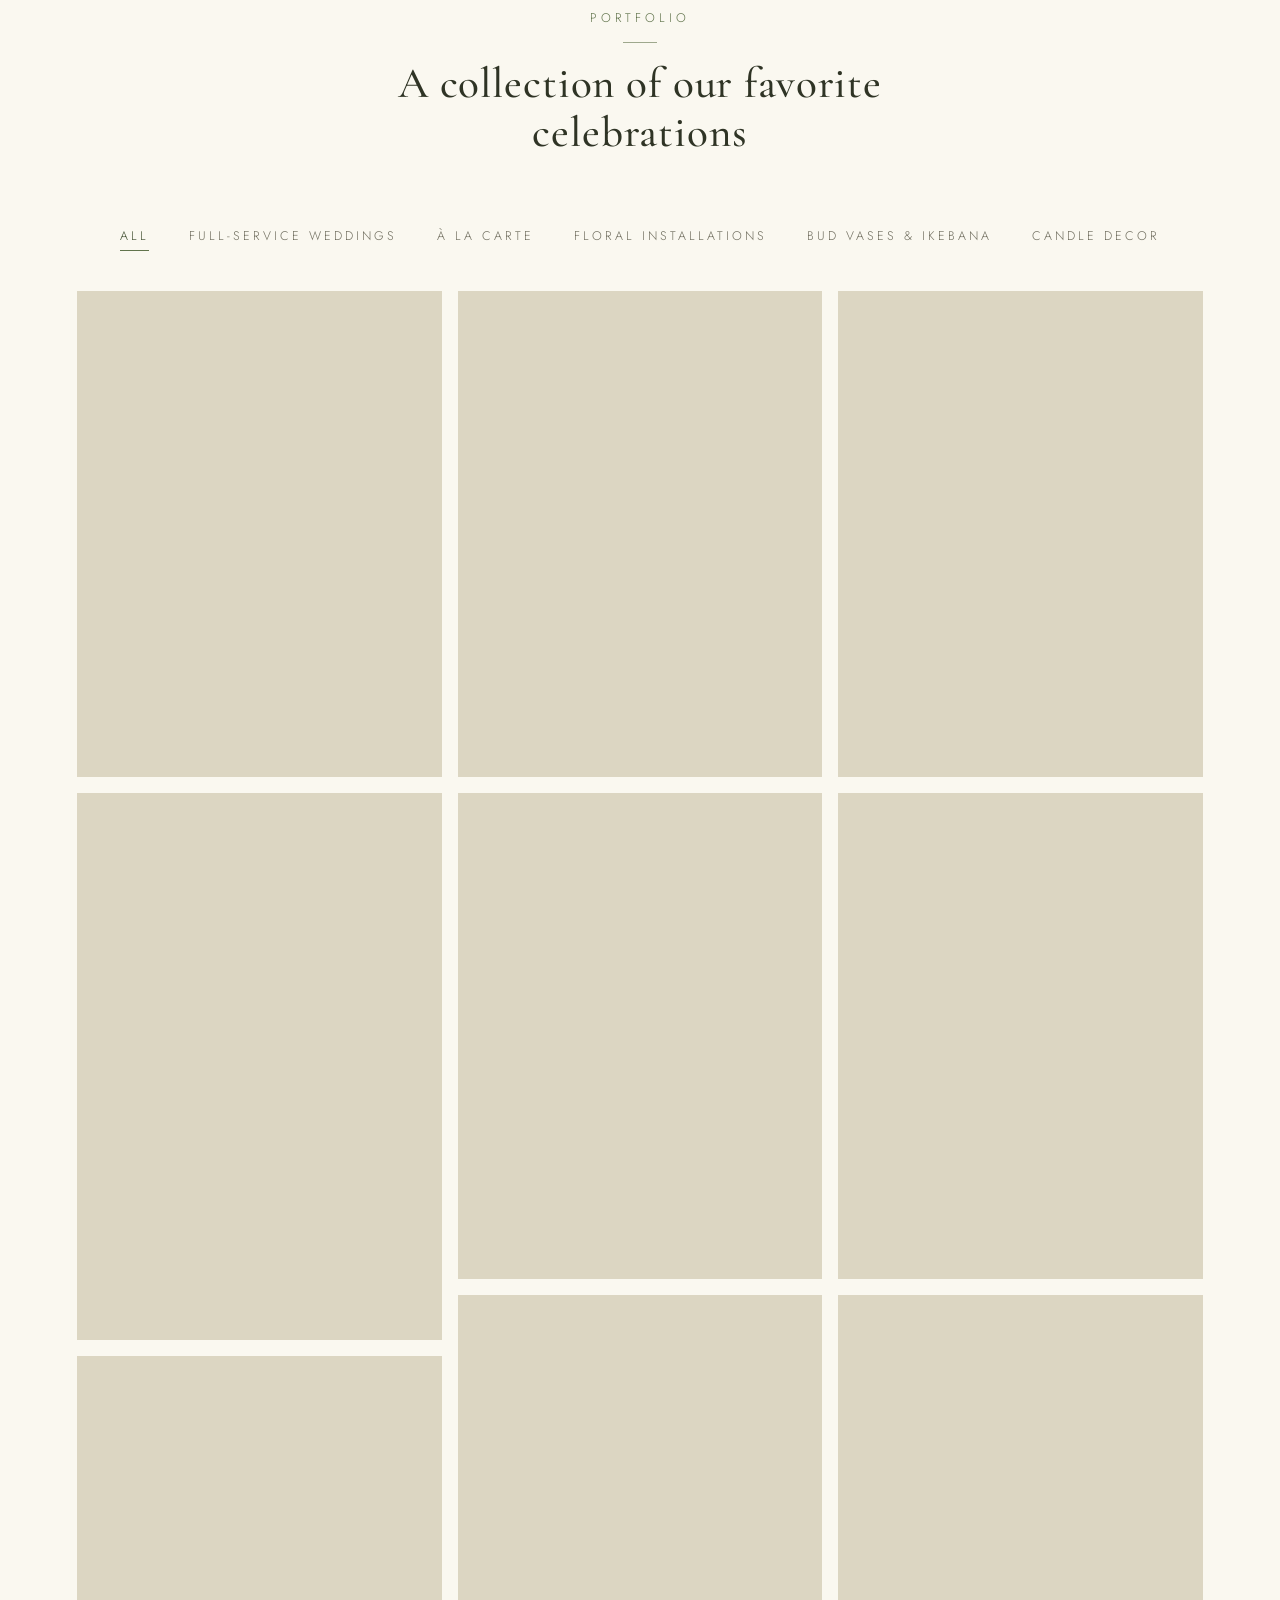
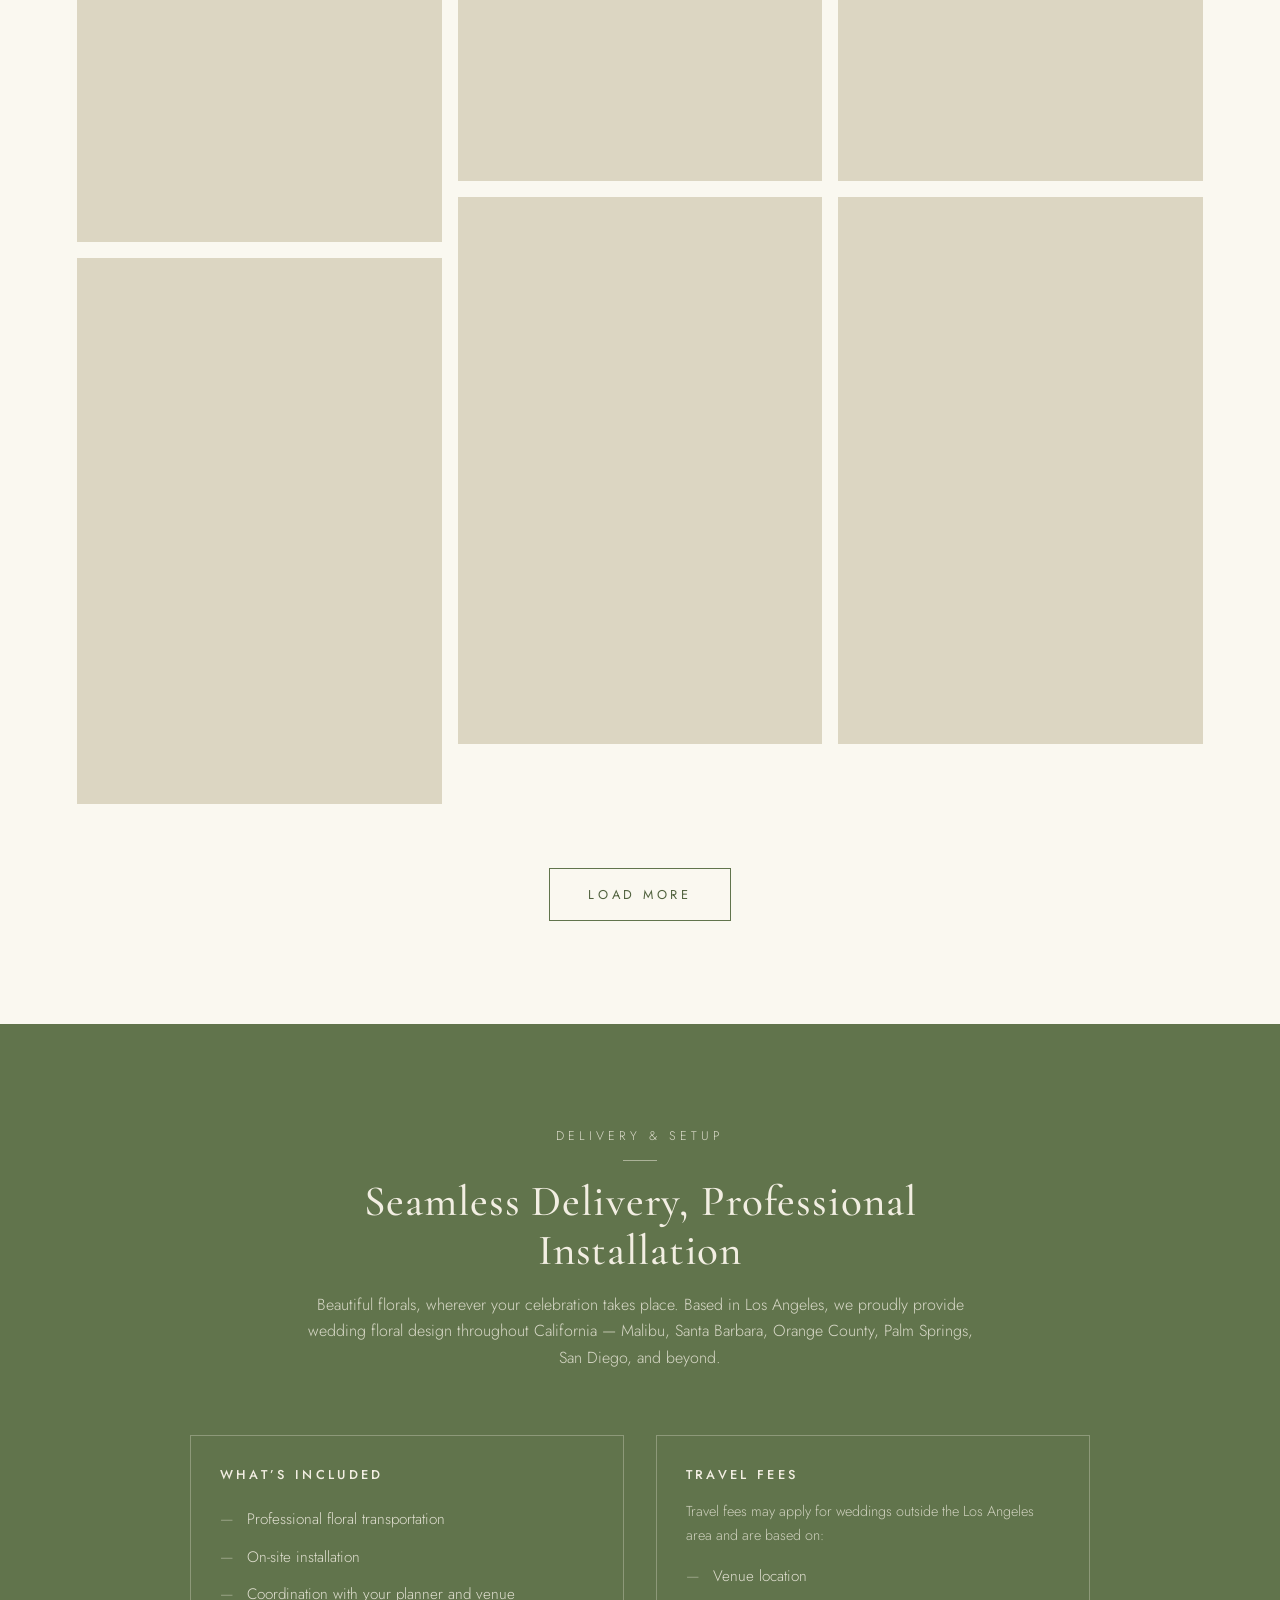
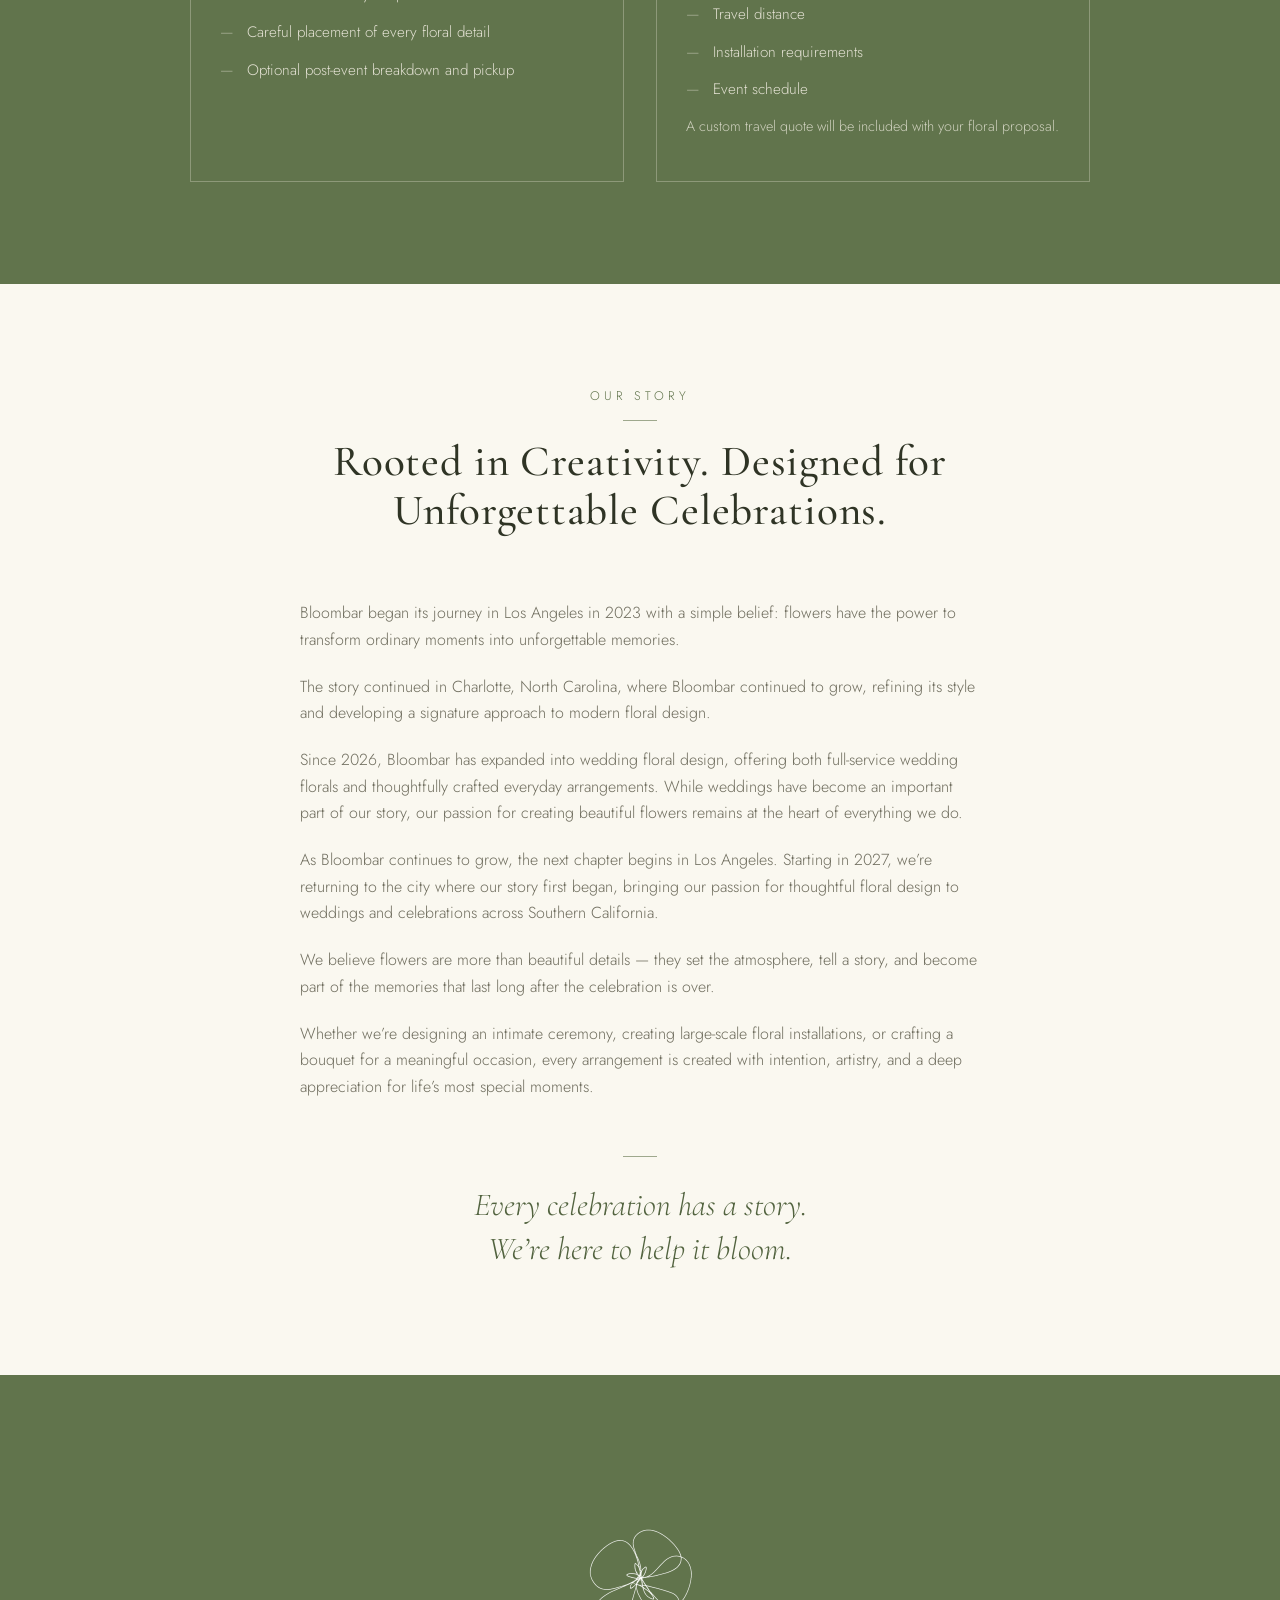
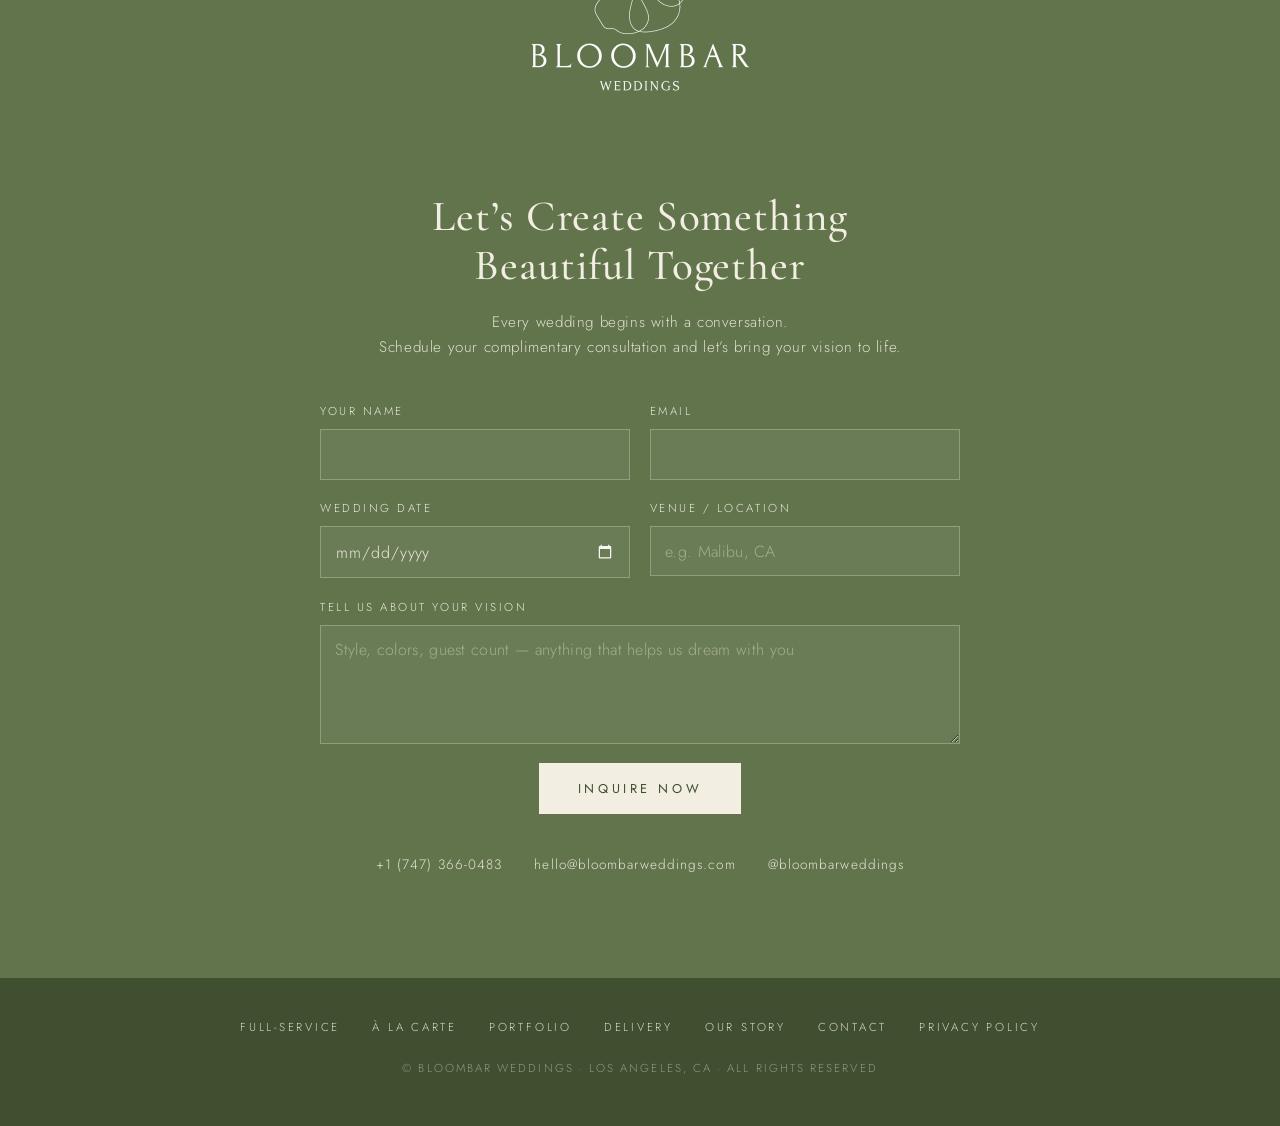
==== commit c3856765: "fix" ====
--- a/index.html
+++ b/index.html
@@ -80,7 +80,7 @@
       <p class="hero-sub">An elevated floral experience from the first consultation to the final installation.</p>
       <a class="btn btn-solid" href="#contact">Inquire Now</a>
       <div class="contact-links light">
-        <a href="tel:+13230000000">+1 (323) 000-0000</a>
+        <a href="tel:+17473660483">+1 (747) 366-0483</a>
         <a href="mailto:hello@bloombarweddings.com">hello@bloombarweddings.com</a>
         <a href="https://instagram.com/bloombarweddings" target="_blank" rel="noopener">@bloombarweddings</a>
       </div>
@@ -308,6 +308,9 @@
       <button class="filter-btn" data-filter="candle-decor" role="tab" aria-selected="false">Candle Decor</button>
     </div>
     <div class="masonry" id="masonry"></div>
+    <div class="load-more">
+      <button class="btn btn-outline" id="loadMore" type="button">Load More</button>
+    </div>
   </section>
 
   <!-- Lightbox -->
@@ -359,14 +362,14 @@
       <h2>Rooted in Creativity. Designed for Unforgettable Celebrations.</h2>
     </div>
     <div class="story-body">
-      <p>BloomBar began its journey in Los Angeles in 2023 with a simple belief: flowers have the power to transform
+      <p>Bloombar began its journey in Los Angeles in 2023 with a simple belief: flowers have the power to transform
         ordinary moments into unforgettable memories.</p>
-      <p>The story continued in Charlotte, North Carolina, where BloomBar continued to grow, refining its style and
+      <p>The story continued in Charlotte, North Carolina, where Bloombar continued to grow, refining its style and
         developing a signature approach to modern floral design.</p>
-      <p>Since 2026, BloomBar has expanded into wedding floral design, offering both full-service wedding florals and
+      <p>Since 2026, Bloombar has expanded into wedding floral design, offering both full-service wedding florals and
         thoughtfully crafted everyday arrangements. While weddings have become an important part of our story, our
         passion for creating beautiful flowers remains at the heart of everything we do.</p>
-      <p>As BloomBar continues to grow, the next chapter begins in Los Angeles. Starting in 2027, we’re returning to the
+      <p>As Bloombar continues to grow, the next chapter begins in Los Angeles. Starting in 2027, we’re returning to the
         city where our story first began, bringing our passion for thoughtful floral design to weddings and celebrations
         across Southern California.</p>
       <p>We believe flowers are more than beautiful details — they set the atmosphere, tell a story, and become part of
@@ -398,7 +401,7 @@
       <button class="btn btn-cream" type="submit">Inquire Now</button>
     </form>
     <div class="contact-links light">
-      <a href="tel:+13230000000">+1 (323) 000-0000</a>
+      <a href="tel:+17473660483">+1 (747) 366-0483</a>
       <a href="mailto:hello@bloombarweddings.com">hello@bloombarweddings.com</a>
       <a href="https://instagram.com/bloombarweddings" target="_blank" rel="noopener">@bloombarweddings</a>
     </div>
@@ -413,6 +416,7 @@
       <a href="#delivery">Delivery</a>
       <a href="#story">Our Story</a>
       <a href="#contact">Contact</a>
+      <a href="privacy.html">Privacy Policy</a>
     </nav>
     <p class="footer-copy">© Bloombar Weddings · Los Angeles, CA · All rights reserved</p>
   </footer>
--- a/styles.css
+++ b/styles.css
@@ -460,16 +460,17 @@
 .filter-btn.is-active { color: var(--green-dark); border-bottom-color: var(--green); }
 
 .masonry {
-  columns: 3;
-  column-gap: 1rem;
+  display: flex;
+  align-items: flex-start;
+  gap: 1rem;
   max-width: 1200px;
   margin: 0 auto;
 }
+.masonry-col { flex: 1 1 0; min-width: 0; }
 .tile {
   display: block;
   width: 100%;
   margin-bottom: 1rem;
-  break-inside: avoid;
   border: none;
   padding: 0;
   background: #dcd6c2;
@@ -479,9 +480,16 @@
 .tile img {
   display: block;
   width: 100%;
-  transition: transform .5s ease, opacity .4s;
-}
+  height: auto;
+  /* invisible until loaded — the tile's tinted background acts as a placeholder */
+  opacity: 0;
+  transition: transform .5s ease, opacity .5s ease;
+}
+.tile img.is-loaded { opacity: 1; }
 .tile:hover img { transform: scale(1.04); }
+
+.load-more { text-align: center; margin-top: clamp(2rem, 4vw, 3rem); }
+.load-more .btn[hidden] { display: none; }
 
 /* ============ Lightbox ============ */
 .lightbox {
@@ -621,6 +629,28 @@
 .inquiry input[type="date"] { color-scheme: dark; min-height: 3.05rem; -webkit-appearance: none; appearance: none; }
 .inquiry .btn { display: block; margin: 1rem auto 0; }
 .contact .contact-links { margin-top: 2.4rem; }
+
+/* ============ Legal pages (privacy policy) ============ */
+.legal {
+  max-width: 720px;
+  margin: 0 auto;
+  padding: calc(72px + clamp(2.5rem, 6vw, 4.5rem)) clamp(1.25rem, 6vw, 3rem) clamp(3.5rem, 8vw, 6rem);
+}
+.legal h1 { font-size: clamp(2rem, 4vw, 2.8rem); margin-bottom: .4rem; }
+.legal-date { font-size: .82rem; letter-spacing: .08em; color: var(--muted); margin-bottom: 2.2rem; }
+.legal h2 { font-size: 1.45rem; margin: 2.2rem 0 .8rem; }
+.legal p { color: var(--muted); margin-bottom: 1rem; }
+.legal .eyebrow::after { margin-left: 0; }
+.legal ul { list-style: none; margin-bottom: 1rem; }
+.legal li {
+  position: relative;
+  color: var(--muted);
+  padding: .3rem 0 .3rem 1.7rem;
+}
+.legal li::before { content: "—"; position: absolute; left: 0; color: var(--green); opacity: .7; }
+.legal a { color: var(--green-deep); text-decoration-color: rgba(82, 99, 63, .4); }
+.legal a:hover { text-decoration-color: currentColor; }
+.legal strong { color: var(--ink); font-weight: 500; }
 
 /* ============ Footer ============ */
 .site-footer {
@@ -699,7 +729,7 @@
 
   .florals-grid { grid-template-columns: 1fr; max-width: 480px; }
   .travel-grid { max-width: 480px; }
-  .masonry { columns: 2; column-gap: .6rem; }
+  .masonry { gap: .6rem; }
   .tile { margin-bottom: .6rem; }
   .lb-prev, .lb-next { top: auto; bottom: max(1rem, env(safe-area-inset-bottom)); transform: none; }
   .lb-prev { left: 22%; }
